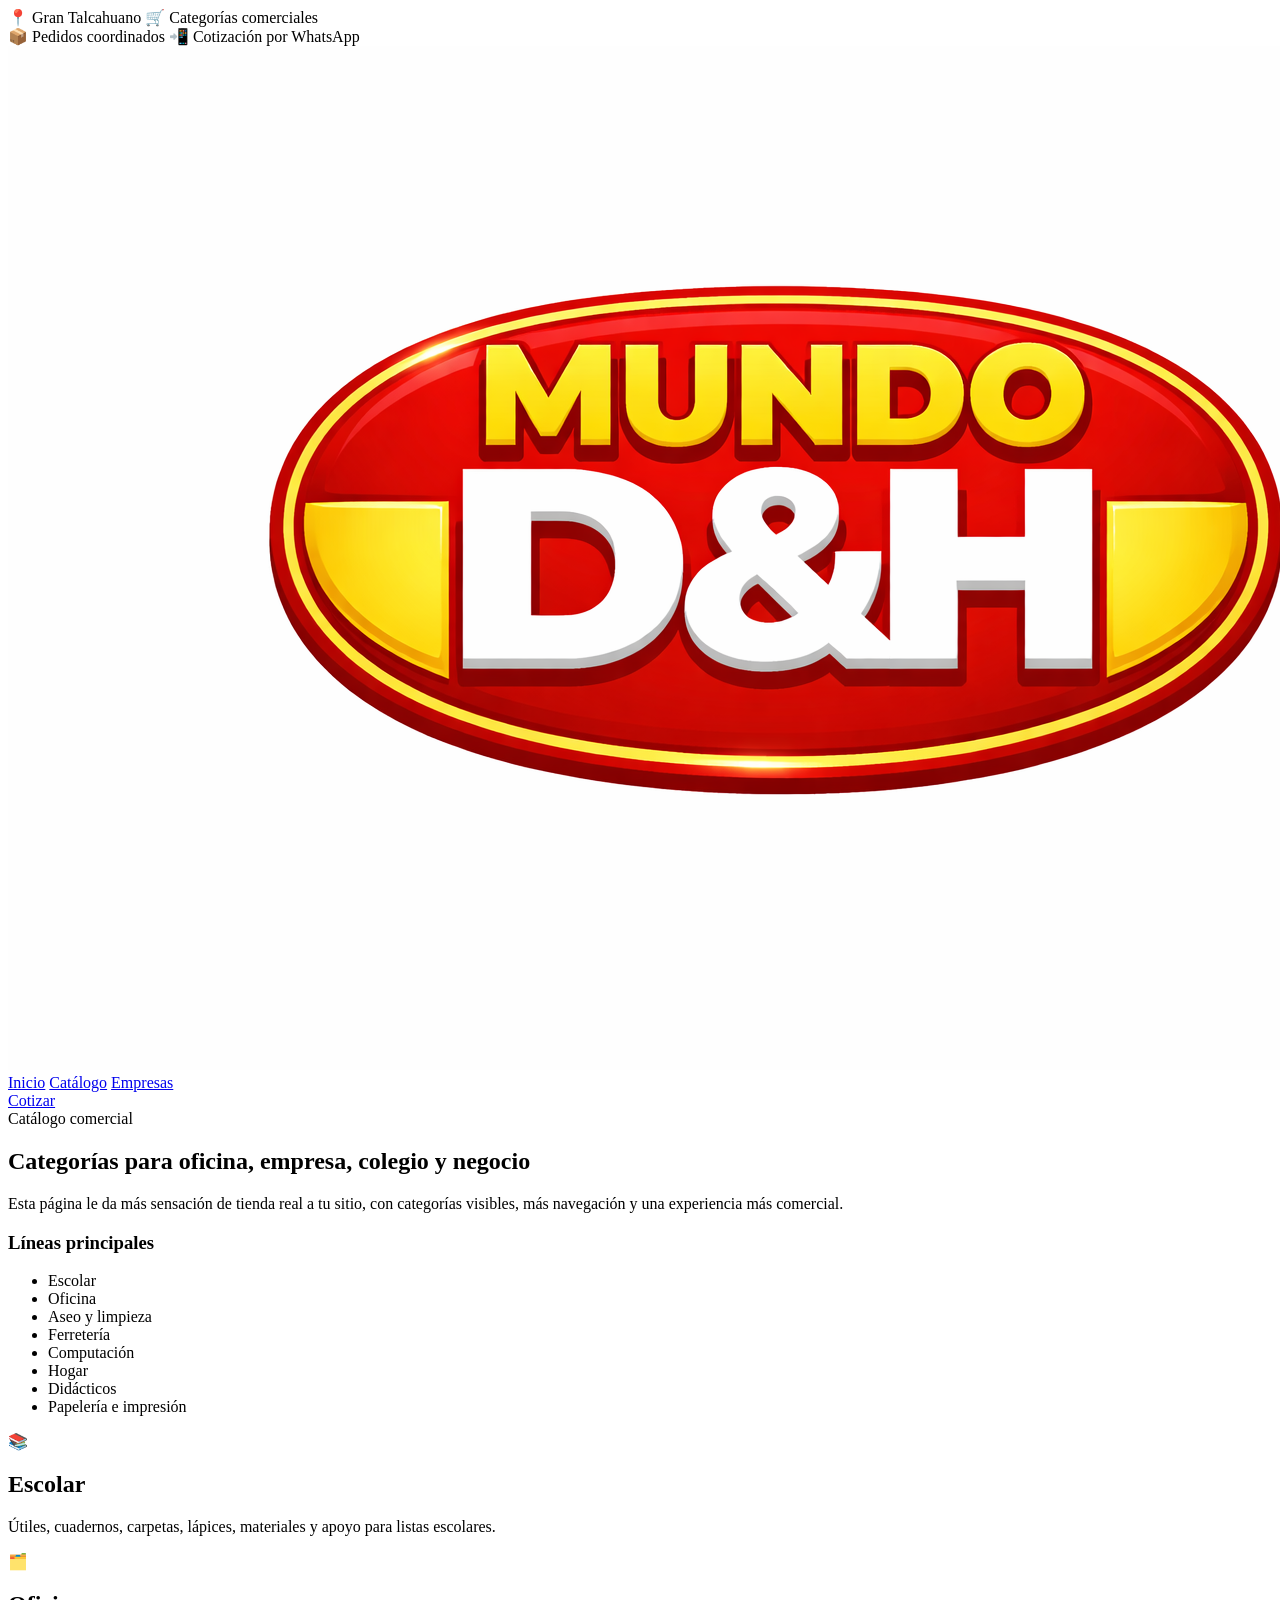
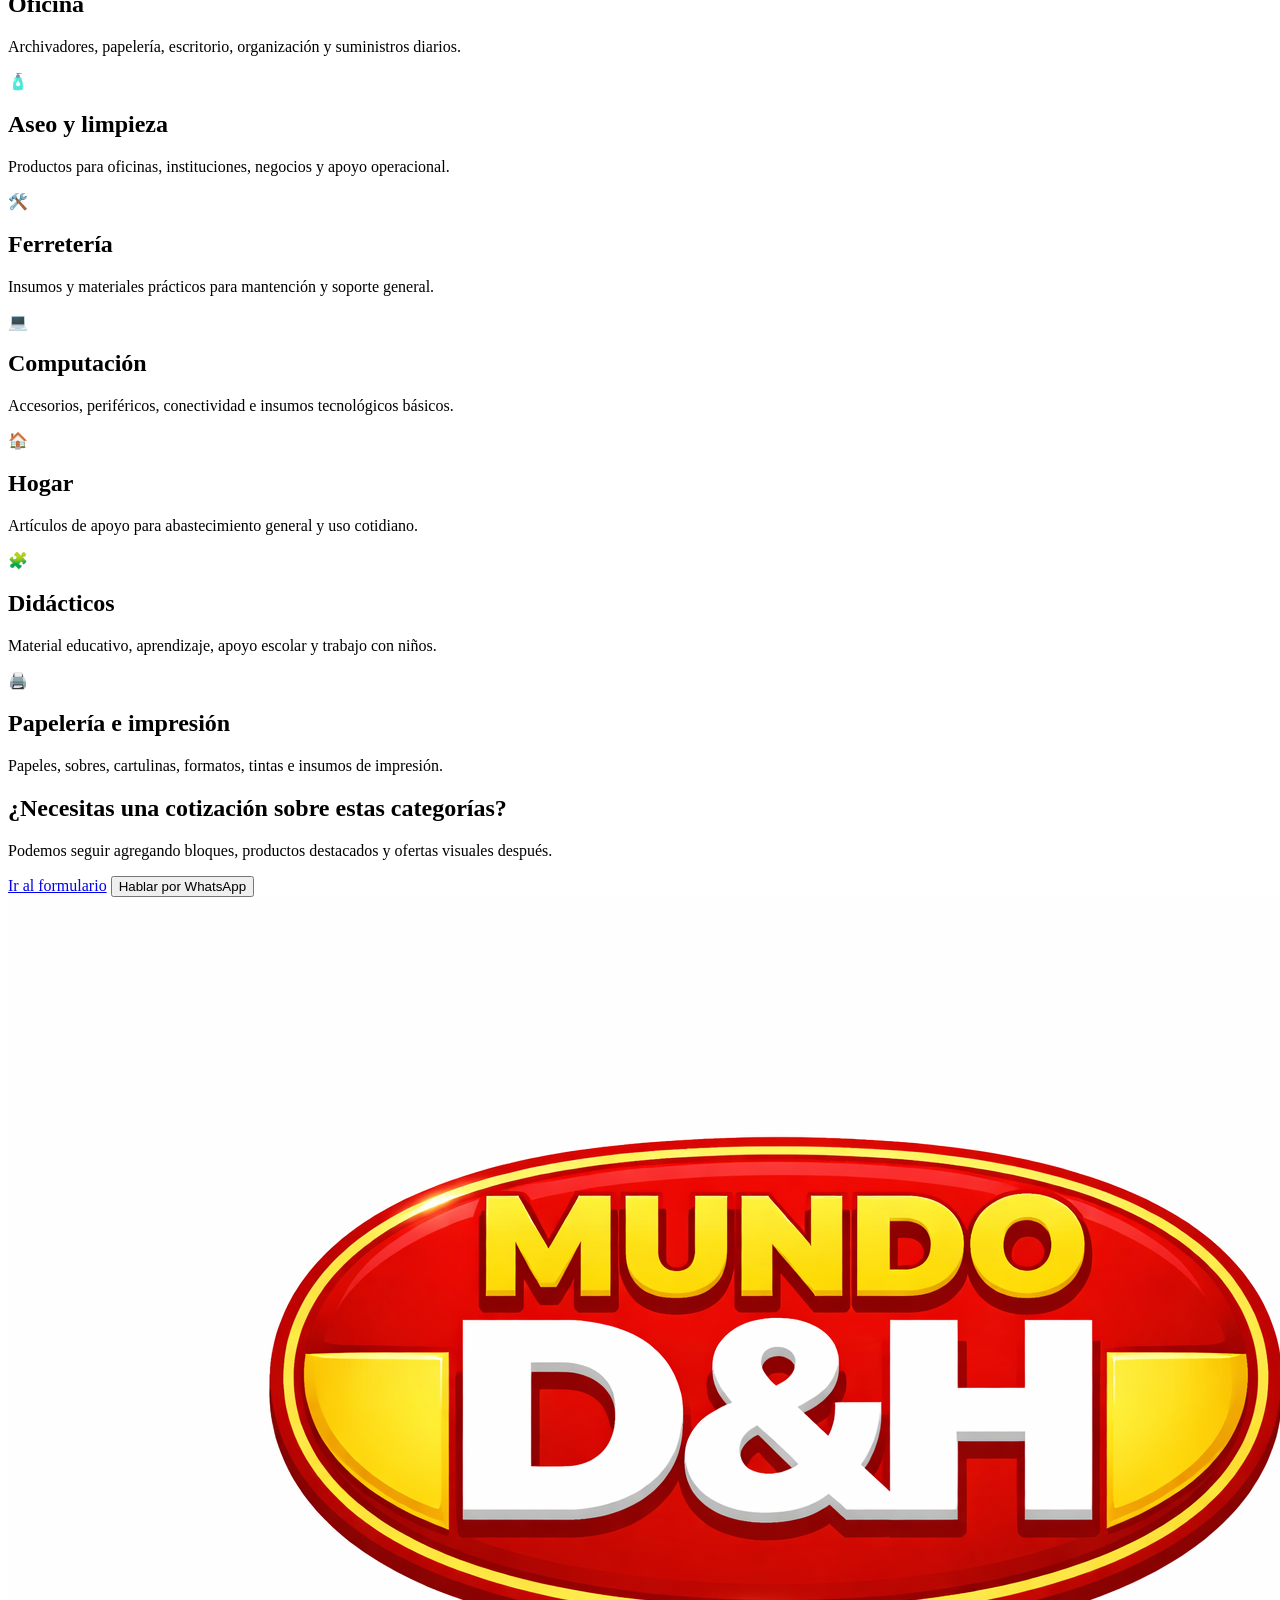
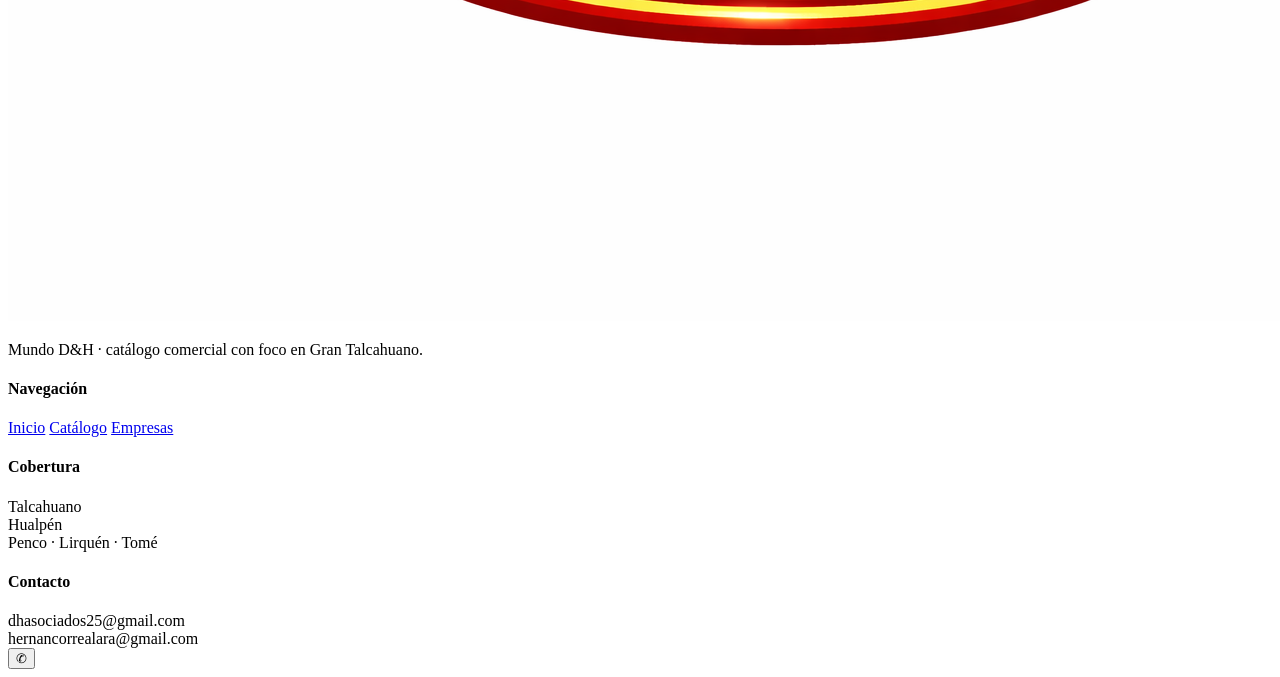
==== index.html @ ab3b68d1 "Update index.html" ====
<!doctype html>
<html lang="es">
<head>
  <meta charset="utf-8" />
  <meta name="viewport" content="width=device-width,initial-scale=1" />
  <title>Mundo D&H | Catálogo</title>
  <meta name="description" content="Catálogo comercial Mundo D&H. Escolar, oficina, aseo, ferretería, computación, hogar, didácticos y papelería en Gran Talcahuano." />
  <meta name="theme-color" content="#c8102e" />
  <link rel="stylesheet" href="style.css" />
</head>
<body>
  <div class="topbar">
    <div class="wrap topbar-inner">
      <div class="topbar-left">
        <span>📍 Gran Talcahuano</span>
        <span>🛒 Categorías comerciales</span>
      </div>
      <div class="topbar-right">
        <span>📦 Pedidos coordinados</span>
        <span>📲 Cotización por WhatsApp</span>
      </div>
    </div>
  </div>

  <header class="header small-header">
    <div class="wrap nav">
      <a class="brand" href="index.html">
        <img src="./logotipo.png" alt="Mundo D&H" class="brand-logo">
      </a>

      <nav class="menu">
        <a href="index.html">Inicio</a>
        <a href="catalogo.html">Catálogo</a>
        <a href="empresas.html">Empresas</a>
      </nav>

      <a class="btn btn-yellow" href="empresas.html">Cotizar</a>
    </div>

    <section class="wrap hero hero-small">
      <div class="hero-left">
        <div class="hero-badge">Catálogo comercial</div>
        <h1>Categorías para oficina, empresa, colegio y negocio</h1>
        <p>
          Esta página le da más sensación de tienda real a tu sitio, con categorías visibles,
          más navegación y una experiencia más comercial.
        </p>
      </div>

      <div class="hero-right">
        <div class="slider-card compact-info">
          <h3>Líneas principales</h3>
          <ul class="check-list">
            <li>Escolar</li>
            <li>Oficina</li>
            <li>Aseo y limpieza</li>
            <li>Ferretería</li>
            <li>Computación</li>
            <li>Hogar</li>
            <li>Didácticos</li>
            <li>Papelería e impresión</li>
          </ul>
        </div>
      </div>
    </section>
  </header>

  <main>
    <section class="section">
      <div class="wrap">
        <div class="catalog-grid">
          <article class="catalog-block" id="escolar">
            <div class="catalog-head">
              <span>📚</span>
              <h2>Escolar</h2>
            </div>
            <p>Útiles, cuadernos, carpetas, lápices, materiales y apoyo para listas escolares.</p>
          </article>

          <article class="catalog-block" id="oficina">
            <div class="catalog-head">
              <span>🗂️</span>
              <h2>Oficina</h2>
            </div>
            <p>Archivadores, papelería, escritorio, organización y suministros diarios.</p>
          </article>

          <article class="catalog-block" id="aseo">
            <div class="catalog-head">
              <span>🧴</span>
              <h2>Aseo y limpieza</h2>
            </div>
            <p>Productos para oficinas, instituciones, negocios y apoyo operacional.</p>
          </article>

          <article class="catalog-block" id="ferreteria">
            <div class="catalog-head">
              <span>🛠️</span>
              <h2>Ferretería</h2>
            </div>
            <p>Insumos y materiales prácticos para mantención y soporte general.</p>
          </article>

          <article class="catalog-block" id="computacion">
            <div class="catalog-head">
              <span>💻</span>
              <h2>Computación</h2>
            </div>
            <p>Accesorios, periféricos, conectividad e insumos tecnológicos básicos.</p>
          </article>

          <article class="catalog-block" id="hogar">
            <div class="catalog-head">
              <span>🏠</span>
              <h2>Hogar</h2>
            </div>
            <p>Artículos de apoyo para abastecimiento general y uso cotidiano.</p>
          </article>

          <article class="catalog-block" id="didacticos">
            <div class="catalog-head">
              <span>🧩</span>
              <h2>Didácticos</h2>
            </div>
            <p>Material educativo, aprendizaje, apoyo escolar y trabajo con niños.</p>
          </article>

          <article class="catalog-block" id="papeleria">
            <div class="catalog-head">
              <span>🖨️</span>
              <h2>Papelería e impresión</h2>
            </div>
            <p>Papeles, sobres, cartulinas, formatos, tintas e insumos de impresión.</p>
          </article>
        </div>
      </div>
    </section>

    <section class="section alt">
      <div class="wrap cta-final">
        <div>
          <h2>¿Necesitas una cotización sobre estas categorías?</h2>
          <p>Podemos seguir agregando bloques, productos destacados y ofertas visuales después.</p>
        </div>
        <div class="cta-buttons">
          <a class="btn btn-yellow" href="empresas.html">Ir al formulario</a>
          <button class="btn btn-dark" type="button" onclick="quickWhatsApp()">Hablar por WhatsApp</button>
        </div>
      </div>
    </section>
  </main>

  <footer class="footer">
    <div class="wrap footer-grid">
      <div>
        <img src="./logotipo.png" alt="Mundo D&H" class="footer-logo">
        <p>Mundo D&H · catálogo comercial con foco en Gran Talcahuano.</p>
      </div>

      <div>
        <h4>Navegación</h4>
        <a href="index.html">Inicio</a>
        <a href="catalogo.html">Catálogo</a>
        <a href="empresas.html">Empresas</a>
      </div>

      <div>
        <h4>Cobertura</h4>
        <div>Talcahuano</div>
        <div>Hualpén</div>
        <div>Penco · Lirquén · Tomé</div>
      </div>

      <div>
        <h4>Contacto</h4>
        <div>dhasociados25@gmail.com</div>
        <div>hernancorrealara@gmail.com</div>
      </div>
    </div>
  </footer>

  <button class="wa-float" type="button" onclick="quickWhatsApp()" aria-label="WhatsApp">✆</button>

  <script src="script.js"></script>
</body>
</html>
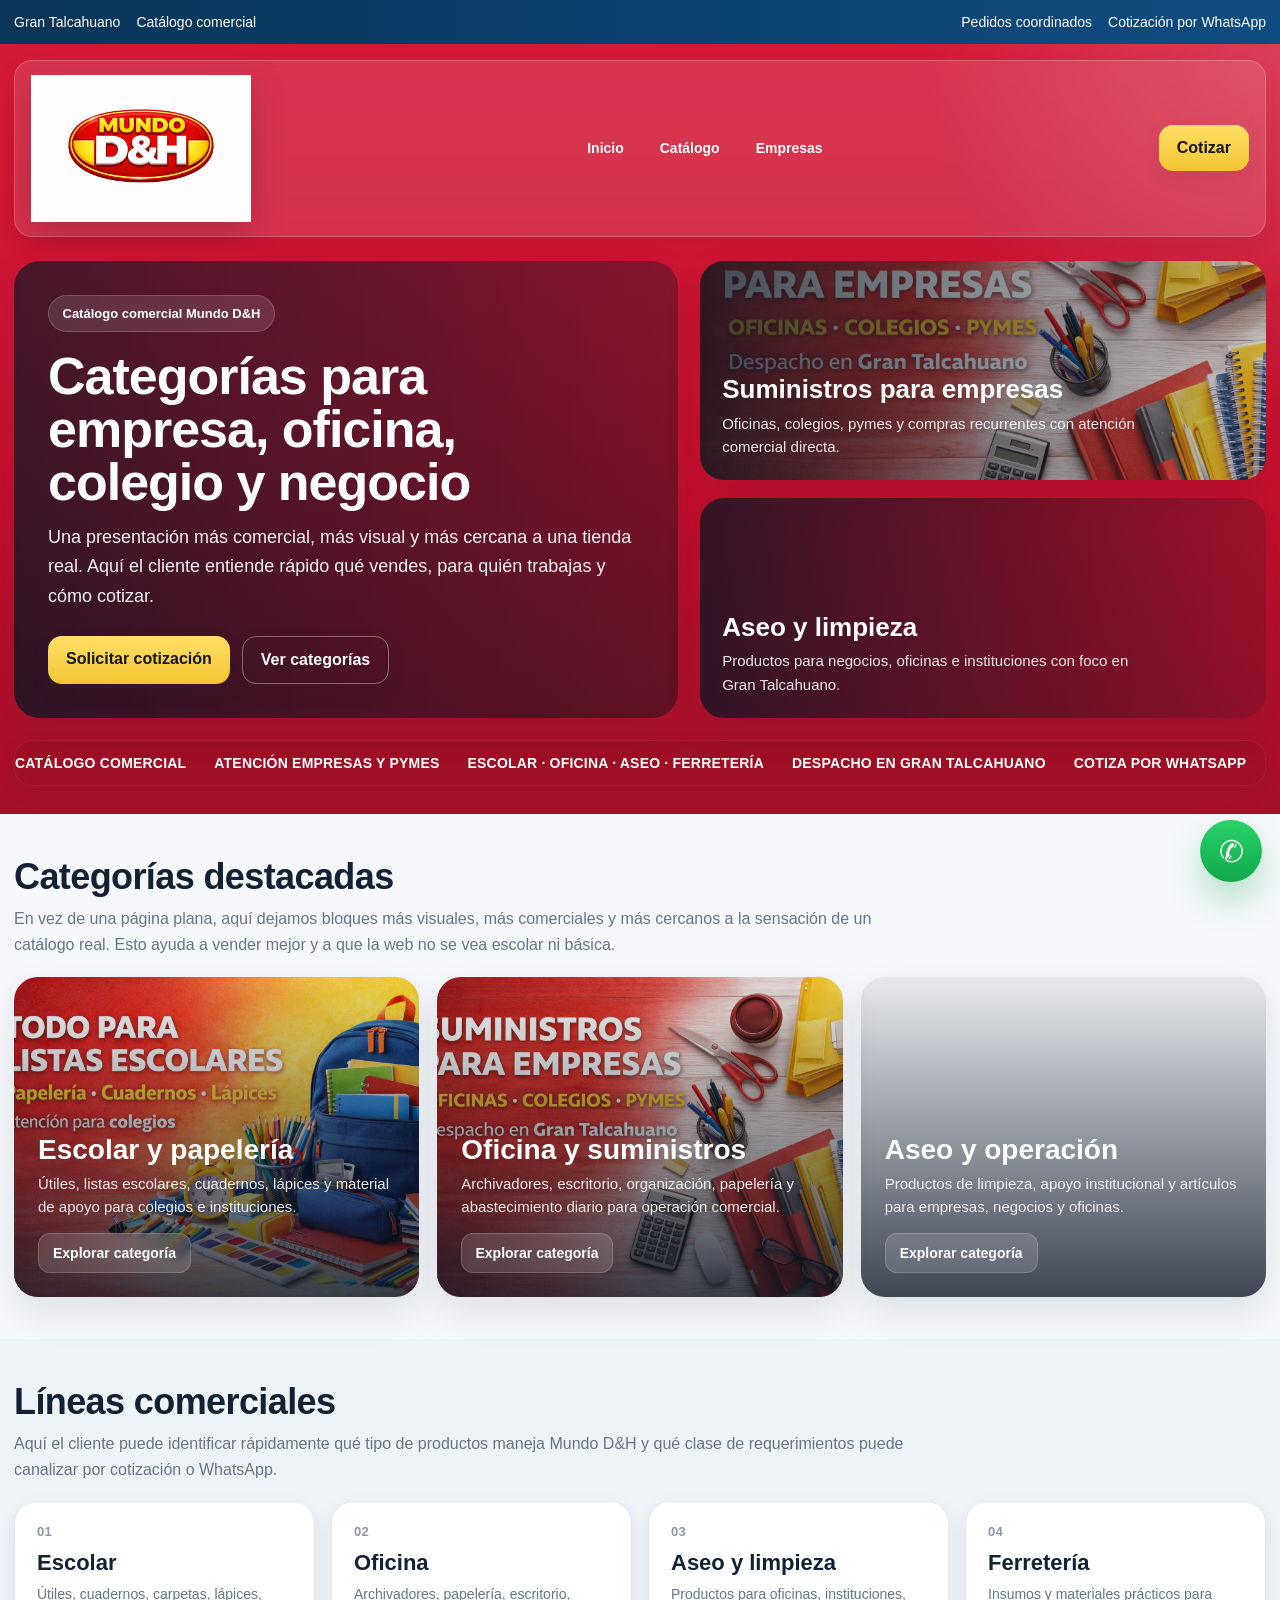
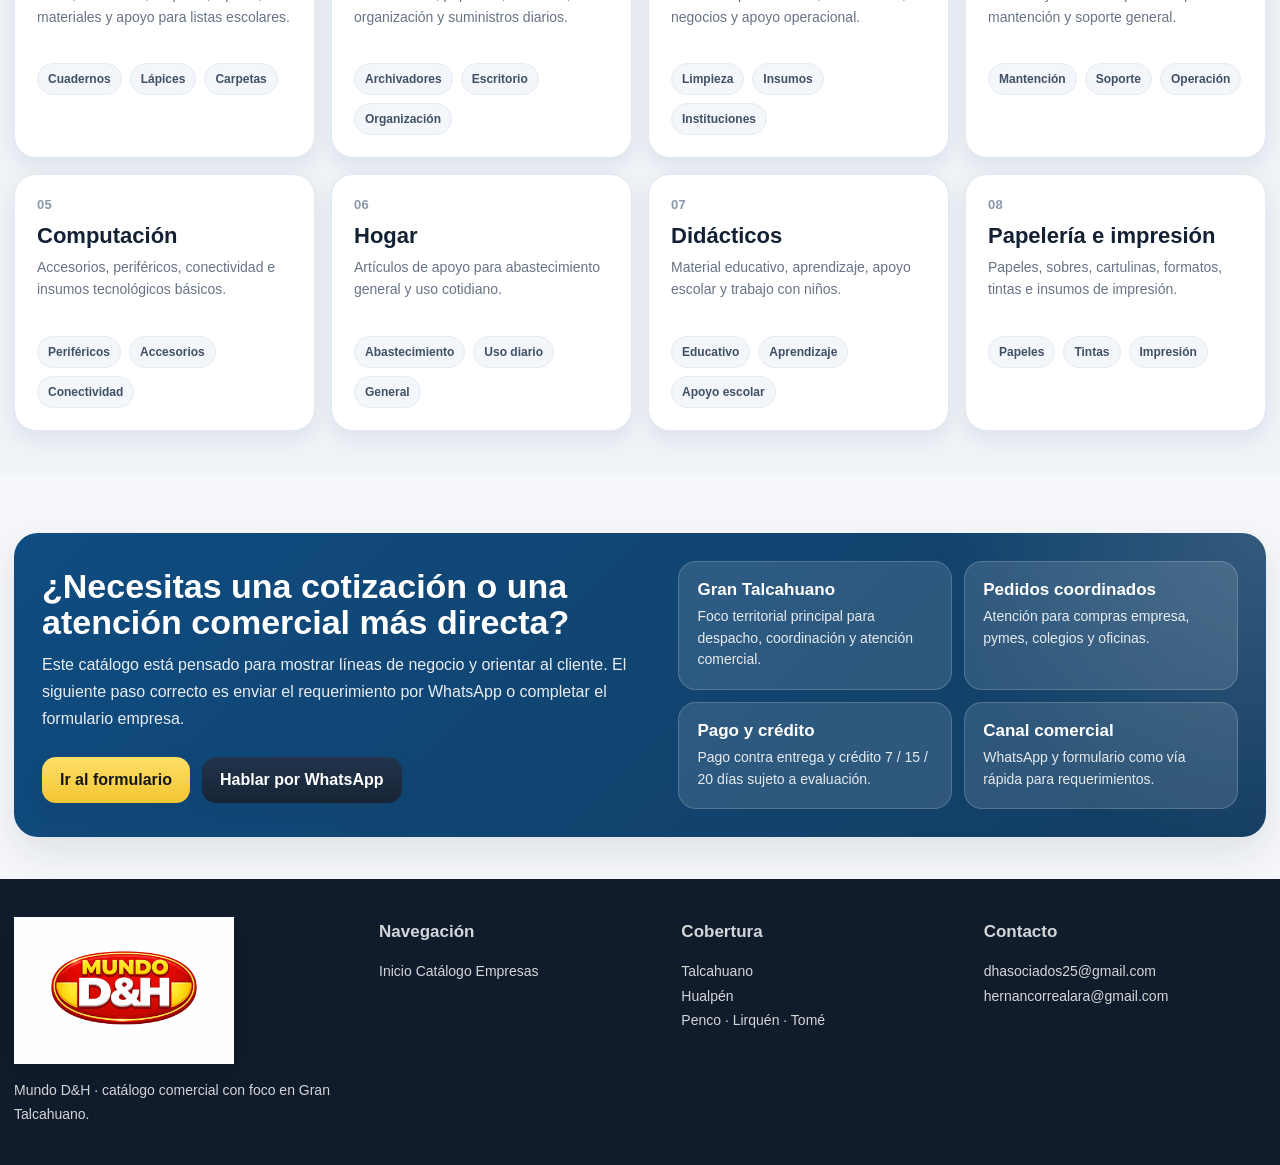
==== commit fff3dafb: "Update index.html" ====
--- a/index.html
+++ b/index.html
@@ -3,21 +3,423 @@
 <head>
   <meta charset="utf-8" />
   <meta name="viewport" content="width=device-width,initial-scale=1" />
-  <title>Mundo D&H | Catálogo</title>
-  <meta name="description" content="Catálogo comercial Mundo D&H. Escolar, oficina, aseo, ferretería, computación, hogar, didácticos y papelería en Gran Talcahuano." />
+  <title>Mundo D&H | Catálogo comercial</title>
+  <meta
+    name="description"
+    content="Catálogo comercial Mundo D&H. Escolar, oficina, aseo, ferretería, computación, hogar, didácticos y papelería con foco en Gran Talcahuano."
+  />
   <meta name="theme-color" content="#c8102e" />
   <link rel="stylesheet" href="style.css" />
+
+  <style>
+    .catalog-hero{
+      margin-top: 24px;
+      display:grid;
+      grid-template-columns: 1.08fr .92fr;
+      gap: 22px;
+      align-items:stretch;
+    }
+
+    .catalog-hero-left{
+      background:
+        linear-gradient(90deg, rgba(15,25,40,.78), rgba(15,25,40,.42)),
+        url("./assets/banner-ofertas.jpg") center/cover no-repeat;
+      border-radius: 26px;
+      min-height: 420px;
+      padding: 34px;
+      box-shadow: var(--shadow);
+      display:flex;
+      flex-direction:column;
+      justify-content:center;
+      position:relative;
+      overflow:hidden;
+    }
+
+    .catalog-hero-left::after{
+      content:"";
+      position:absolute;
+      inset:0;
+      background:linear-gradient(180deg, rgba(200,16,46,.10), rgba(0,0,0,.10));
+      pointer-events:none;
+    }
+
+    .catalog-hero-left > *{
+      position:relative;
+      z-index:1;
+    }
+
+    .catalog-badge{
+      display:inline-flex;
+      align-items:center;
+      gap:8px;
+      width:max-content;
+      padding:10px 14px;
+      border-radius:999px;
+      background:rgba(255,255,255,.12);
+      border:1px solid rgba(255,255,255,.18);
+      color:#fff;
+      font-size:13px;
+      font-weight:800;
+      margin-bottom:18px;
+      backdrop-filter:blur(6px);
+    }
+
+    .catalog-hero-left h1{
+      margin:0 0 14px;
+      color:#fff;
+      font-size:52px;
+      line-height:1.02;
+      letter-spacing:-1px;
+      max-width:720px;
+    }
+
+    .catalog-hero-left p{
+      margin:0;
+      color:rgba(255,255,255,.94);
+      font-size:18px;
+      line-height:1.65;
+      max-width:700px;
+    }
+
+    .catalog-hero-actions{
+      display:flex;
+      gap:12px;
+      flex-wrap:wrap;
+      margin-top:24px;
+    }
+
+    .catalog-hero-right{
+      display:grid;
+      grid-template-rows: 1fr 1fr;
+      gap:18px;
+    }
+
+    .catalog-side-card{
+      border-radius:24px;
+      overflow:hidden;
+      min-height:200px;
+      box-shadow:var(--shadow);
+      position:relative;
+      display:flex;
+      align-items:flex-end;
+      padding:22px;
+      color:#fff;
+    }
+
+    .catalog-side-card::before{
+      content:"";
+      position:absolute;
+      inset:0;
+      background:linear-gradient(90deg, rgba(12,22,36,.78), rgba(12,22,36,.20));
+    }
+
+    .catalog-side-card > *{
+      position:relative;
+      z-index:1;
+    }
+
+    .catalog-side-card h3{
+      margin:0 0 8px;
+      font-size:26px;
+      line-height:1.05;
+    }
+
+    .catalog-side-card p{
+      margin:0;
+      color:rgba(255,255,255,.90);
+      line-height:1.55;
+      font-size:15px;
+      max-width:420px;
+    }
+
+    .bg-hero-1{
+      background:url("./assets/hero-1.jpg") center/cover no-repeat;
+    }
+
+    .bg-hero-3{
+      background:url("./assets/hero-3.jpg") center/cover no-repeat;
+    }
+
+    .catalog-strip{
+      margin-top:22px;
+      overflow:hidden;
+      border-radius:18px;
+      background:#9f0f25;
+      color:#fff;
+      border:1px solid rgba(255,255,255,.06);
+      box-shadow:var(--shadow-soft);
+    }
+
+    .catalog-strip-track{
+      display:inline-flex;
+      align-items:center;
+      gap:28px;
+      min-width:max-content;
+      padding:14px 0;
+      font-size:14px;
+      font-weight:800;
+      letter-spacing:.2px;
+      animation: catalogTicker 22s linear infinite;
+    }
+
+    .catalog-strip-track span{
+      white-space:nowrap;
+    }
+
+    @keyframes catalogTicker{
+      from{transform:translateX(0)}
+      to{transform:translateX(-50%)}
+    }
+
+    .catalog-headline{
+      margin-bottom:18px;
+    }
+
+    .catalog-headline h2{
+      margin:0 0 8px;
+      font-size:36px;
+      letter-spacing:-.6px;
+    }
+
+    .catalog-headline p{
+      margin:0;
+      color:var(--muted);
+      line-height:1.65;
+      font-size:16px;
+      max-width:920px;
+    }
+
+    .featured-grid{
+      display:grid;
+      grid-template-columns:repeat(3, 1fr);
+      gap:18px;
+      margin-top:18px;
+    }
+
+    .featured-card{
+      border-radius:24px;
+      min-height:320px;
+      overflow:hidden;
+      position:relative;
+      box-shadow:var(--shadow);
+      display:flex;
+      align-items:flex-end;
+      padding:24px;
+      color:#fff;
+    }
+
+    .featured-card::before{
+      content:"";
+      position:absolute;
+      inset:0;
+      background:linear-gradient(180deg, rgba(0,0,0,.06), rgba(12,22,36,.78));
+    }
+
+    .featured-card > *{
+      position:relative;
+      z-index:1;
+    }
+
+    .featured-card h3{
+      margin:0 0 8px;
+      font-size:28px;
+      line-height:1.05;
+    }
+
+    .featured-card p{
+      margin:0 0 14px;
+      color:rgba(255,255,255,.90);
+      line-height:1.55;
+      font-size:15px;
+      max-width:360px;
+    }
+
+    .featured-card a{
+      display:inline-flex;
+      align-items:center;
+      justify-content:center;
+      padding:11px 14px;
+      border-radius:12px;
+      background:rgba(255,255,255,.14);
+      border:1px solid rgba(255,255,255,.18);
+      color:#fff;
+      font-size:14px;
+      font-weight:800;
+      backdrop-filter:blur(6px);
+    }
+
+    .category-panel-grid{
+      display:grid;
+      grid-template-columns:repeat(4, 1fr);
+      gap:16px;
+      margin-top:18px;
+    }
+
+    .category-panel{
+      background:#fff;
+      border:1px solid var(--line);
+      border-radius:22px;
+      box-shadow:var(--shadow-soft);
+      padding:22px;
+      transition:.18s ease;
+    }
+
+    .category-panel:hover{
+      transform:translateY(-3px);
+      box-shadow:0 16px 30px rgba(20,32,51,.12);
+    }
+
+    .category-panel-top{
+      display:flex;
+      align-items:center;
+      justify-content:space-between;
+      gap:12px;
+      margin-bottom:12px;
+    }
+
+    .category-panel-number{
+      font-size:13px;
+      font-weight:800;
+      color:#8b98ab;
+      letter-spacing:.2px;
+    }
+
+    .category-panel h3{
+      margin:0 0 8px;
+      font-size:22px;
+      line-height:1.08;
+      color:var(--ink);
+    }
+
+    .category-panel p{
+      margin:0 0 14px;
+      color:var(--muted);
+      line-height:1.6;
+      font-size:14px;
+      min-height:66px;
+    }
+
+    .category-tags{
+      display:flex;
+      gap:8px;
+      flex-wrap:wrap;
+    }
+
+    .category-tags span{
+      padding:8px 10px;
+      border-radius:999px;
+      background:#f3f6fa;
+      border:1px solid #e6ebf2;
+      font-size:12px;
+      font-weight:700;
+      color:#425066;
+    }
+
+    .catalog-cta-band{
+      margin-top:18px;
+      border-radius:24px;
+      background:
+        radial-gradient(circle at right top, rgba(255,255,255,.14), transparent 25%),
+        linear-gradient(135deg, #0f4c81 0%, #133d61 100%);
+      color:#fff;
+      padding:28px;
+      box-shadow:var(--shadow);
+      display:grid;
+      grid-template-columns:1.05fr .95fr;
+      gap:18px;
+      align-items:center;
+    }
+
+    .catalog-cta-band h2{
+      margin:0 0 10px;
+      font-size:34px;
+      line-height:1.08;
+    }
+
+    .catalog-cta-band p{
+      margin:0;
+      color:rgba(255,255,255,.90);
+      line-height:1.7;
+      font-size:16px;
+    }
+
+    .catalog-cta-boxes{
+      display:grid;
+      grid-template-columns:1fr 1fr;
+      gap:12px;
+    }
+
+    .catalog-cta-box{
+      background:rgba(255,255,255,.12);
+      border:1px solid rgba(255,255,255,.18);
+      border-radius:18px;
+      padding:18px;
+    }
+
+    .catalog-cta-box strong{
+      display:block;
+      margin-bottom:6px;
+      font-size:17px;
+    }
+
+    .catalog-cta-box span{
+      color:rgba(255,255,255,.88);
+      line-height:1.55;
+      font-size:14px;
+    }
+
+    @media (max-width:1120px){
+      .catalog-hero,
+      .catalog-cta-band,
+      .featured-grid,
+      .category-panel-grid{
+        grid-template-columns:1fr 1fr;
+      }
+
+      .catalog-hero-right{
+        grid-template-rows:auto;
+      }
+    }
+
+    @media (max-width:820px){
+      .catalog-hero,
+      .catalog-cta-band,
+      .featured-grid,
+      .category-panel-grid,
+      .catalog-cta-boxes{
+        grid-template-columns:1fr;
+      }
+
+      .catalog-hero-left{
+        min-height:360px;
+        padding:24px;
+      }
+
+      .catalog-hero-left h1{
+        font-size:38px;
+      }
+
+      .catalog-headline h2,
+      .catalog-cta-band h2{
+        font-size:28px;
+      }
+
+      .featured-card{
+        min-height:280px;
+      }
+    }
+  </style>
 </head>
 <body>
   <div class="topbar">
     <div class="wrap topbar-inner">
       <div class="topbar-left">
-        <span>📍 Gran Talcahuano</span>
-        <span>🛒 Categorías comerciales</span>
+        <span>Gran Talcahuano</span>
+        <span>Catálogo comercial</span>
       </div>
       <div class="topbar-right">
-        <span>📦 Pedidos coordinados</span>
-        <span>📲 Cotización por WhatsApp</span>
+        <span>Pedidos coordinados</span>
+        <span>Cotización por WhatsApp</span>
       </div>
     </div>
   </div>
@@ -37,114 +439,252 @@
       <a class="btn btn-yellow" href="empresas.html">Cotizar</a>
     </div>
 
-    <section class="wrap hero hero-small">
-      <div class="hero-left">
-        <div class="hero-badge">Catálogo comercial</div>
-        <h1>Categorías para oficina, empresa, colegio y negocio</h1>
+    <section class="wrap catalog-hero">
+      <div class="catalog-hero-left">
+        <div class="catalog-badge">Catálogo comercial Mundo D&amp;H</div>
+        <h1>Categorías para empresa, oficina, colegio y negocio</h1>
         <p>
-          Esta página le da más sensación de tienda real a tu sitio, con categorías visibles,
-          más navegación y una experiencia más comercial.
+          Una presentación más comercial, más visual y más cercana a una tienda real.
+          Aquí el cliente entiende rápido qué vendes, para quién trabajas y cómo cotizar.
         </p>
-      </div>
-
-      <div class="hero-right">
-        <div class="slider-card compact-info">
-          <h3>Líneas principales</h3>
-          <ul class="check-list">
-            <li>Escolar</li>
-            <li>Oficina</li>
-            <li>Aseo y limpieza</li>
-            <li>Ferretería</li>
-            <li>Computación</li>
-            <li>Hogar</li>
-            <li>Didácticos</li>
-            <li>Papelería e impresión</li>
-          </ul>
+
+        <div class="catalog-hero-actions">
+          <a class="btn btn-yellow" href="empresas.html">Solicitar cotización</a>
+          <a class="btn btn-outline-white" href="#categorias">Ver categorías</a>
+        </div>
+      </div>
+
+      <div class="catalog-hero-right">
+        <div class="catalog-side-card bg-hero-1">
+          <div>
+            <h3>Suministros para empresas</h3>
+            <p>Oficinas, colegios, pymes y compras recurrentes con atención comercial directa.</p>
+          </div>
+        </div>
+
+        <div class="catalog-side-card bg-hero-3">
+          <div>
+            <h3>Aseo y limpieza</h3>
+            <p>Productos para negocios, oficinas e instituciones con foco en Gran Talcahuano.</p>
+          </div>
         </div>
       </div>
     </section>
+
+    <div class="wrap">
+      <div class="catalog-strip">
+        <div class="catalog-strip-track">
+          <span>CATÁLOGO COMERCIAL</span>
+          <span>ATENCIÓN EMPRESAS Y PYMES</span>
+          <span>ESCOLAR · OFICINA · ASEO · FERRETERÍA</span>
+          <span>DESPACHO EN GRAN TALCAHUANO</span>
+          <span>COTIZA POR WHATSAPP</span>
+          <span>PAGO CONTRA ENTREGA</span>
+          <span>CRÉDITO 7 / 15 / 20 DÍAS SUJETO A EVALUACIÓN</span>
+
+          <span>CATÁLOGO COMERCIAL</span>
+          <span>ATENCIÓN EMPRESAS Y PYMES</span>
+          <span>ESCOLAR · OFICINA · ASEO · FERRETERÍA</span>
+          <span>DESPACHO EN GRAN TALCAHUANO</span>
+          <span>COTIZA POR WHATSAPP</span>
+          <span>PAGO CONTRA ENTREGA</span>
+          <span>CRÉDITO 7 / 15 / 20 DÍAS SUJETO A EVALUACIÓN</span>
+        </div>
+      </div>
+    </div>
   </header>
 
   <main>
     <section class="section">
       <div class="wrap">
-        <div class="catalog-grid">
-          <article class="catalog-block" id="escolar">
-            <div class="catalog-head">
-              <span>📚</span>
-              <h2>Escolar</h2>
-            </div>
+        <div class="catalog-headline">
+          <h2>Categorías destacadas</h2>
+          <p>
+            En vez de una página plana, aquí dejamos bloques más visuales, más comerciales y más cercanos
+            a la sensación de un catálogo real. Esto ayuda a vender mejor y a que la web no se vea escolar ni básica.
+          </p>
+        </div>
+
+        <div class="featured-grid">
+          <article class="featured-card" style='background:url("./assets/hero-2.jpg") center/cover no-repeat;'>
+            <div>
+              <h3>Escolar y papelería</h3>
+              <p>Útiles, listas escolares, cuadernos, lápices y material de apoyo para colegios e instituciones.</p>
+              <a href="#escolar">Explorar categoría</a>
+            </div>
+          </article>
+
+          <article class="featured-card" style='background:url("./assets/hero-1.jpg") center/cover no-repeat;'>
+            <div>
+              <h3>Oficina y suministros</h3>
+              <p>Archivadores, escritorio, organización, papelería y abastecimiento diario para operación comercial.</p>
+              <a href="#oficina">Explorar categoría</a>
+            </div>
+          </article>
+
+          <article class="featured-card" style='background:url("./assets/hero-3.jpg") center/cover no-repeat;'>
+            <div>
+              <h3>Aseo y operación</h3>
+              <p>Productos de limpieza, apoyo institucional y artículos para empresas, negocios y oficinas.</p>
+              <a href="#aseo">Explorar categoría</a>
+            </div>
+          </article>
+        </div>
+      </div>
+    </section>
+
+    <section class="section alt" id="categorias">
+      <div class="wrap">
+        <div class="catalog-headline">
+          <h2>Líneas comerciales</h2>
+          <p>
+            Aquí el cliente puede identificar rápidamente qué tipo de productos maneja Mundo D&amp;H
+            y qué clase de requerimientos puede canalizar por cotización o WhatsApp.
+          </p>
+        </div>
+
+        <div class="category-panel-grid">
+          <article class="category-panel" id="escolar">
+            <div class="category-panel-top">
+              <div class="category-panel-number">01</div>
+            </div>
+            <h3>Escolar</h3>
             <p>Útiles, cuadernos, carpetas, lápices, materiales y apoyo para listas escolares.</p>
-          </article>
-
-          <article class="catalog-block" id="oficina">
-            <div class="catalog-head">
-              <span>🗂️</span>
-              <h2>Oficina</h2>
-            </div>
+            <div class="category-tags">
+              <span>Cuadernos</span>
+              <span>Lápices</span>
+              <span>Carpetas</span>
+            </div>
+          </article>
+
+          <article class="category-panel" id="oficina">
+            <div class="category-panel-top">
+              <div class="category-panel-number">02</div>
+            </div>
+            <h3>Oficina</h3>
             <p>Archivadores, papelería, escritorio, organización y suministros diarios.</p>
-          </article>
-
-          <article class="catalog-block" id="aseo">
-            <div class="catalog-head">
-              <span>🧴</span>
-              <h2>Aseo y limpieza</h2>
-            </div>
+            <div class="category-tags">
+              <span>Archivadores</span>
+              <span>Escritorio</span>
+              <span>Organización</span>
+            </div>
+          </article>
+
+          <article class="category-panel" id="aseo">
+            <div class="category-panel-top">
+              <div class="category-panel-number">03</div>
+            </div>
+            <h3>Aseo y limpieza</h3>
             <p>Productos para oficinas, instituciones, negocios y apoyo operacional.</p>
-          </article>
-
-          <article class="catalog-block" id="ferreteria">
-            <div class="catalog-head">
-              <span>🛠️</span>
-              <h2>Ferretería</h2>
-            </div>
+            <div class="category-tags">
+              <span>Limpieza</span>
+              <span>Insumos</span>
+              <span>Instituciones</span>
+            </div>
+          </article>
+
+          <article class="category-panel" id="ferreteria">
+            <div class="category-panel-top">
+              <div class="category-panel-number">04</div>
+            </div>
+            <h3>Ferretería</h3>
             <p>Insumos y materiales prácticos para mantención y soporte general.</p>
-          </article>
-
-          <article class="catalog-block" id="computacion">
-            <div class="catalog-head">
-              <span>💻</span>
-              <h2>Computación</h2>
-            </div>
+            <div class="category-tags">
+              <span>Mantención</span>
+              <span>Soporte</span>
+              <span>Operación</span>
+            </div>
+          </article>
+
+          <article class="category-panel" id="computacion">
+            <div class="category-panel-top">
+              <div class="category-panel-number">05</div>
+            </div>
+            <h3>Computación</h3>
             <p>Accesorios, periféricos, conectividad e insumos tecnológicos básicos.</p>
-          </article>
-
-          <article class="catalog-block" id="hogar">
-            <div class="catalog-head">
-              <span>🏠</span>
-              <h2>Hogar</h2>
-            </div>
+            <div class="category-tags">
+              <span>Periféricos</span>
+              <span>Accesorios</span>
+              <span>Conectividad</span>
+            </div>
+          </article>
+
+          <article class="category-panel" id="hogar">
+            <div class="category-panel-top">
+              <div class="category-panel-number">06</div>
+            </div>
+            <h3>Hogar</h3>
             <p>Artículos de apoyo para abastecimiento general y uso cotidiano.</p>
-          </article>
-
-          <article class="catalog-block" id="didacticos">
-            <div class="catalog-head">
-              <span>🧩</span>
-              <h2>Didácticos</h2>
-            </div>
+            <div class="category-tags">
+              <span>Abastecimiento</span>
+              <span>Uso diario</span>
+              <span>General</span>
+            </div>
+          </article>
+
+          <article class="category-panel" id="didacticos">
+            <div class="category-panel-top">
+              <div class="category-panel-number">07</div>
+            </div>
+            <h3>Didácticos</h3>
             <p>Material educativo, aprendizaje, apoyo escolar y trabajo con niños.</p>
-          </article>
-
-          <article class="catalog-block" id="papeleria">
-            <div class="catalog-head">
-              <span>🖨️</span>
-              <h2>Papelería e impresión</h2>
-            </div>
+            <div class="category-tags">
+              <span>Educativo</span>
+              <span>Aprendizaje</span>
+              <span>Apoyo escolar</span>
+            </div>
+          </article>
+
+          <article class="category-panel" id="papeleria">
+            <div class="category-panel-top">
+              <div class="category-panel-number">08</div>
+            </div>
+            <h3>Papelería e impresión</h3>
             <p>Papeles, sobres, cartulinas, formatos, tintas e insumos de impresión.</p>
+            <div class="category-tags">
+              <span>Papeles</span>
+              <span>Tintas</span>
+              <span>Impresión</span>
+            </div>
           </article>
         </div>
       </div>
     </section>
 
-    <section class="section alt">
-      <div class="wrap cta-final">
-        <div>
-          <h2>¿Necesitas una cotización sobre estas categorías?</h2>
-          <p>Podemos seguir agregando bloques, productos destacados y ofertas visuales después.</p>
-        </div>
-        <div class="cta-buttons">
-          <a class="btn btn-yellow" href="empresas.html">Ir al formulario</a>
-          <button class="btn btn-dark" type="button" onclick="quickWhatsApp()">Hablar por WhatsApp</button>
+    <section class="section">
+      <div class="wrap">
+        <div class="catalog-cta-band">
+          <div>
+            <h2>¿Necesitas una cotización o una atención comercial más directa?</h2>
+            <p>
+              Este catálogo está pensado para mostrar líneas de negocio y orientar al cliente.
+              El siguiente paso correcto es enviar el requerimiento por WhatsApp o completar el formulario empresa.
+            </p>
+
+            <div class="catalog-hero-actions">
+              <a class="btn btn-yellow" href="empresas.html">Ir al formulario</a>
+              <button class="btn btn-dark" type="button" onclick="quickWhatsApp()">Hablar por WhatsApp</button>
+            </div>
+          </div>
+
+          <div class="catalog-cta-boxes">
+            <div class="catalog-cta-box">
+              <strong>Gran Talcahuano</strong>
+              <span>Foco territorial principal para despacho, coordinación y atención comercial.</span>
+            </div>
+            <div class="catalog-cta-box">
+              <strong>Pedidos coordinados</strong>
+              <span>Atención para compras empresa, pymes, colegios y oficinas.</span>
+            </div>
+            <div class="catalog-cta-box">
+              <strong>Pago y crédito</strong>
+              <span>Pago contra entrega y crédito 7 / 15 / 20 días sujeto a evaluación.</span>
+            </div>
+            <div class="catalog-cta-box">
+              <strong>Canal comercial</strong>
+              <span>WhatsApp y formulario como vía rápida para requerimientos.</span>
+            </div>
+          </div>
         </div>
       </div>
     </section>
@@ -154,7 +694,7 @@
     <div class="wrap footer-grid">
       <div>
         <img src="./logotipo.png" alt="Mundo D&H" class="footer-logo">
-        <p>Mundo D&H · catálogo comercial con foco en Gran Talcahuano.</p>
+        <p>Mundo D&amp;H · catálogo comercial con foco en Gran Talcahuano.</p>
       </div>
 
       <div>
@@ -184,4 +724,3 @@
   <script src="script.js"></script>
 </body>
 </html>
-
--- a/style.css
+++ b/style.css
@@ -0,0 +1,686 @@
+:root{
+  --primary:#c8102e;
+  --primary-dark:#a50f28;
+  --blue:#0f4c81;
+  --blue-dark:#0a3558;
+  --yellow:#ffd54a;
+  --yellow-dark:#f2c632;
+  --ink:#142033;
+  --muted:#677486;
+  --paper:#ffffff;
+  --bg:#f5f7fb;
+  --line:#e3e8f0;
+  --dark:#162334;
+  --shadow:0 16px 38px rgba(20,32,51,.10);
+  --shadow-soft:0 8px 20px rgba(20,32,51,.08);
+  --max:1280px;
+}
+
+*{box-sizing:border-box}
+html{scroll-behavior:smooth}
+body{
+  margin:0;
+  font-family:Arial, Helvetica, sans-serif;
+  background:var(--bg);
+  color:var(--ink);
+}
+a{text-decoration:none;color:inherit}
+img{display:block;max-width:100%}
+button,input,select,textarea{font:inherit}
+
+.wrap{
+  width:min(var(--max), calc(100% - 28px));
+  margin:0 auto;
+}
+
+.topbar{
+  background:linear-gradient(90deg, var(--blue-dark), var(--blue));
+  color:#fff;
+  font-size:14px;
+}
+.topbar-inner{
+  min-height:44px;
+  display:flex;
+  justify-content:space-between;
+  align-items:center;
+  gap:12px;
+  flex-wrap:wrap;
+  padding:8px 0;
+}
+.topbar-left,
+.topbar-right{
+  display:flex;
+  gap:16px;
+  flex-wrap:wrap;
+}
+
+.promo-ticker{
+  background:#9d0c23;
+  color:#fff;
+  overflow:hidden;
+  white-space:nowrap;
+  border-bottom:4px solid var(--yellow);
+}
+.promo-track{
+  display:inline-flex;
+  gap:28px;
+  align-items:center;
+  padding:12px 0;
+  min-width:max-content;
+  animation:ticker 24s linear infinite;
+  font-weight:800;
+  letter-spacing:.2px;
+}
+@keyframes ticker{
+  from{transform:translateX(0)}
+  to{transform:translateX(-50%)}
+}
+
+.header{
+  background:
+    radial-gradient(circle at top right, rgba(255,255,255,.16), transparent 24%),
+    linear-gradient(180deg, #d51a38 0%, #c8102e 54%, #a70f28 100%);
+  color:#fff;
+  padding:16px 0 42px;
+}
+.small-header{
+  padding-bottom:28px;
+}
+
+.nav{
+  display:flex;
+  align-items:center;
+  justify-content:space-between;
+  gap:16px;
+  flex-wrap:wrap;
+  background:rgba(255,255,255,.12);
+  border:1px solid rgba(255,255,255,.20);
+  border-radius:18px;
+  padding:14px 16px;
+  backdrop-filter:blur(8px);
+  box-shadow:var(--shadow-soft);
+}
+.brand-logo{
+  width:220px;
+  height:auto;
+  object-fit:contain;
+  filter:drop-shadow(0 8px 16px rgba(0,0,0,.18));
+}
+.menu{
+  display:flex;
+  gap:8px;
+  flex-wrap:wrap;
+}
+.menu a{
+  color:#fff;
+  font-weight:700;
+  font-size:14px;
+  padding:11px 14px;
+  border-radius:12px;
+}
+.menu a:hover{
+  background:rgba(255,255,255,.12);
+}
+
+.btn{
+  border:0;
+  border-radius:14px;
+  padding:14px 18px;
+  font-weight:800;
+  cursor:pointer;
+  box-shadow:var(--shadow-soft);
+  transition:.18s ease;
+}
+.btn:hover{
+  transform:translateY(-1px);
+}
+.btn-yellow{
+  background:linear-gradient(180deg, #ffdf67, var(--yellow-dark));
+  color:#161616;
+}
+.btn-dark{
+  background:linear-gradient(180deg, #22354d, #162334);
+  color:#fff;
+}
+.btn-outline-white{
+  background:transparent;
+  color:#fff;
+  border:1px solid rgba(255,255,255,.36);
+}
+
+.hero{
+  margin-top:24px;
+  display:grid;
+  grid-template-columns:1.15fr .85fr;
+  gap:24px;
+  align-items:stretch;
+}
+.hero-small{
+  align-items:center;
+}
+.hero-left,
+.hero-right{
+  min-width:0;
+}
+.hero-badge{
+  display:inline-flex;
+  align-items:center;
+  gap:8px;
+  padding:9px 14px;
+  border-radius:999px;
+  background:rgba(255,255,255,.12);
+  border:1px solid rgba(255,255,255,.18);
+  font-size:13px;
+  font-weight:800;
+  margin-bottom:18px;
+}
+.hero h1{
+  margin:0 0 14px;
+  font-size:52px;
+  line-height:1.02;
+  letter-spacing:-1px;
+}
+.hero p{
+  margin:0;
+  color:rgba(255,255,255,.92);
+  font-size:18px;
+  line-height:1.6;
+}
+.hero-actions{
+  display:flex;
+  gap:12px;
+  flex-wrap:wrap;
+  margin-top:24px;
+}
+.hero-features{
+  display:grid;
+  grid-template-columns:repeat(3,1fr);
+  gap:12px;
+  margin-top:24px;
+}
+.mini-card{
+  background:rgba(255,255,255,.12);
+  border:1px solid rgba(255,255,255,.16);
+  border-radius:18px;
+  padding:16px;
+}
+.mini-card strong{
+  display:block;
+  margin-bottom:6px;
+  font-size:16px;
+}
+.mini-card span{
+  color:rgba(255,255,255,.90);
+  font-size:14px;
+  line-height:1.5;
+}
+
+.slider-card,
+.compact-info{
+  background:#fff;
+  color:var(--ink);
+  border-radius:24px;
+  padding:26px;
+  box-shadow:var(--shadow);
+  min-height:100%;
+}
+.slider{
+  position:relative;
+  min-height:280px;
+}
+.slide{
+  display:none;
+}
+.slide.active{
+  display:block;
+  animation:fadeIn .35s ease;
+}
+@keyframes fadeIn{
+  from{opacity:.3; transform:translateY(8px)}
+  to{opacity:1; transform:none}
+}
+.slide-label{
+  display:inline-block;
+  padding:8px 12px;
+  border-radius:999px;
+  background:#eef4fb;
+  color:var(--blue);
+  font-size:12px;
+  font-weight:800;
+  margin-bottom:12px;
+}
+.slide h3{
+  margin:0 0 10px;
+  font-size:30px;
+  line-height:1.1;
+}
+.slide p{
+  color:var(--muted);
+  font-size:15px;
+  line-height:1.65;
+}
+.slider-dots{
+  display:flex;
+  gap:8px;
+  margin-top:18px;
+}
+.slider-dots button{
+  width:12px;
+  height:12px;
+  border-radius:999px;
+  border:0;
+  background:#d6dde7;
+  cursor:pointer;
+}
+.slider-dots button.active{
+  background:var(--primary);
+}
+.check-list{
+  margin:0;
+  padding-left:18px;
+  color:var(--muted);
+  line-height:1.8;
+}
+.compact-info h3{
+  margin:0 0 12px;
+  font-size:28px;
+}
+
+.section{
+  padding:42px 0;
+}
+.section.alt{
+  background:#eef3f8;
+}
+.section-head{
+  margin-bottom:20px;
+}
+.section-head.center{
+  text-align:center;
+}
+.section-head h2{
+  margin:0 0 8px;
+  font-size:36px;
+  letter-spacing:-.6px;
+}
+.section-head p{
+  margin:0;
+  color:var(--muted);
+  line-height:1.65;
+  font-size:16px;
+}
+
+.service-grid{
+  display:grid;
+  grid-template-columns:repeat(3,1fr);
+  gap:18px;
+}
+.card{
+  background:var(--paper);
+  border:1px solid var(--line);
+  border-radius:22px;
+  box-shadow:var(--shadow-soft);
+}
+.service-card{
+  padding:22px;
+}
+.icon-box{
+  width:58px;
+  height:58px;
+  border-radius:16px;
+  display:grid;
+  place-items:center;
+  font-size:25px;
+  background:linear-gradient(180deg, #eef6ff, #e5effa);
+  color:var(--blue);
+  margin-bottom:14px;
+}
+.service-card h3{
+  margin:0 0 10px;
+  font-size:22px;
+}
+.service-card p{
+  margin:0;
+  color:var(--muted);
+  line-height:1.6;
+}
+
+.category-grid{
+  display:grid;
+  grid-template-columns:repeat(4,1fr);
+  gap:16px;
+}
+.category-card{
+  background:#fff;
+  border:1px solid var(--line);
+  border-radius:20px;
+  padding:20px;
+  box-shadow:var(--shadow-soft);
+  transition:.18s ease;
+}
+.category-card:hover{
+  transform:translateY(-3px);
+  box-shadow:0 16px 30px rgba(20,32,51,.12);
+}
+.category-icon{
+  width:56px;
+  height:56px;
+  border-radius:16px;
+  display:grid;
+  place-items:center;
+  font-size:26px;
+  background:#fff3d1;
+  margin-bottom:14px;
+}
+.category-card h3{
+  margin:0 0 8px;
+  font-size:20px;
+}
+.category-card p{
+  margin:0;
+  color:var(--muted);
+  line-height:1.6;
+  font-size:14px;
+}
+
+.offer-banner{
+  background:linear-gradient(135deg, var(--blue) 0%, #123c61 100%);
+  color:#fff;
+  border-radius:26px;
+  padding:28px;
+  display:grid;
+  grid-template-columns:1.1fr .9fr;
+  gap:20px;
+  box-shadow:var(--shadow);
+}
+.offer-tag{
+  display:inline-block;
+  padding:8px 12px;
+  background:rgba(255,255,255,.12);
+  border:1px solid rgba(255,255,255,.18);
+  border-radius:999px;
+  font-size:12px;
+  font-weight:800;
+  margin-bottom:12px;
+}
+.offer-copy h2{
+  margin:0 0 10px;
+  font-size:38px;
+  line-height:1.08;
+}
+.offer-copy p{
+  margin:0;
+  color:rgba(255,255,255,.90);
+  line-height:1.7;
+}
+.offer-side{
+  display:grid;
+  grid-template-columns:1fr 1fr;
+  gap:12px;
+}
+.offer-box{
+  background:rgba(255,255,255,.12);
+  border:1px solid rgba(255,255,255,.18);
+  border-radius:18px;
+  padding:18px;
+}
+.offer-box strong{
+  display:block;
+  margin-bottom:6px;
+  font-size:17px;
+}
+.offer-box span{
+  color:rgba(255,255,255,.90);
+  line-height:1.55;
+  font-size:14px;
+}
+
+.zone-list{
+  display:flex;
+  gap:10px;
+  flex-wrap:wrap;
+}
+.zone{
+  background:#fff;
+  border:1px solid var(--line);
+  border-radius:999px;
+  padding:11px 14px;
+  font-weight:800;
+  box-shadow:var(--shadow-soft);
+}
+
+.cta-final{
+  background:#fff;
+  border:1px solid var(--line);
+  border-radius:24px;
+  padding:28px;
+  box-shadow:var(--shadow-soft);
+  display:flex;
+  justify-content:space-between;
+  gap:20px;
+  align-items:center;
+  flex-wrap:wrap;
+}
+.cta-final h2{
+  margin:0 0 8px;
+  font-size:34px;
+}
+.cta-final p{
+  margin:0;
+  color:var(--muted);
+  line-height:1.65;
+}
+.cta-buttons{
+  display:flex;
+  gap:12px;
+  flex-wrap:wrap;
+}
+
+.form-layout{
+  display:grid;
+  grid-template-columns:.9fr 1.1fr;
+  gap:20px;
+  align-items:start;
+}
+.side-info,
+.form-card{
+  padding:24px;
+}
+.side-info h3,
+.form-card h2{
+  margin:0 0 12px;
+}
+.side-info-list{
+  display:grid;
+  gap:12px;
+}
+.side-info-item{
+  border:1px solid var(--line);
+  border-radius:16px;
+  padding:14px;
+  background:#fafbfd;
+}
+.side-info-item strong{
+  display:block;
+  margin-bottom:4px;
+}
+.side-info-item span{
+  color:var(--muted);
+  line-height:1.55;
+}
+.form-card p{
+  color:var(--muted);
+}
+.form-grid{
+  display:grid;
+  grid-template-columns:1fr 1fr;
+  gap:14px;
+}
+.field{
+  display:flex;
+  flex-direction:column;
+  gap:7px;
+}
+.field.full{
+  grid-column:1 / -1;
+}
+.field label{
+  font-size:13px;
+  font-weight:800;
+}
+.field input,
+.field select,
+.field textarea{
+  width:100%;
+  border:1px solid #d9e1eb;
+  border-radius:14px;
+  padding:14px 15px;
+  background:#fff;
+  color:var(--ink);
+  outline:none;
+}
+.field textarea{
+  min-height:130px;
+  resize:vertical;
+}
+.field input:focus,
+.field select:focus,
+.field textarea:focus{
+  border-color:#77a7d2;
+  box-shadow:0 0 0 4px rgba(15,76,129,.10);
+}
+.form-actions{
+  display:flex;
+  gap:12px;
+  flex-wrap:wrap;
+  margin-top:18px;
+}
+
+.catalog-grid{
+  display:grid;
+  grid-template-columns:repeat(2,1fr);
+  gap:18px;
+}
+.catalog-block{
+  background:#fff;
+  border:1px solid var(--line);
+  border-radius:22px;
+  padding:24px;
+  box-shadow:var(--shadow-soft);
+}
+.catalog-head{
+  display:flex;
+  align-items:center;
+  gap:12px;
+  margin-bottom:10px;
+}
+.catalog-head span{
+  width:54px;
+  height:54px;
+  border-radius:16px;
+  display:grid;
+  place-items:center;
+  background:#fff3d1;
+  font-size:24px;
+}
+.catalog-head h2{
+  margin:0;
+  font-size:26px;
+}
+.catalog-block p{
+  margin:0;
+  color:var(--muted);
+  line-height:1.65;
+}
+
+.footer{
+  background:#101c2c;
+  color:#fff;
+  padding:38px 0 24px;
+}
+.footer-grid{
+  display:grid;
+  grid-template-columns:1.1fr .9fr .9fr .9fr;
+  gap:20px;
+}
+.footer-grid h4{
+  margin:0 0 12px;
+  font-size:17px;
+}
+.footer-grid a,
+.footer-grid div,
+.footer-grid p{
+  color:rgba(255,255,255,.82);
+  line-height:1.75;
+  font-size:14px;
+}
+.footer-logo{
+  width:220px;
+  margin-bottom:14px;
+  filter:drop-shadow(0 6px 12px rgba(0,0,0,.18));
+}
+
+.wa-float{
+  position:fixed;
+  right:18px;
+  bottom:18px;
+  width:62px;
+  height:62px;
+  border-radius:999px;
+  border:0;
+  background:linear-gradient(180deg,#29d266,#12a94c);
+  color:#fff;
+  display:grid;
+  place-items:center;
+  font-size:30px;
+  box-shadow:0 18px 34px rgba(18,169,76,.28);
+  cursor:pointer;
+  z-index:999;
+}
+
+@media (max-width:1120px){
+  .hero,
+  .offer-banner,
+  .form-layout,
+  .footer-grid,
+  .service-grid,
+  .category-grid,
+  .catalog-grid{
+    grid-template-columns:1fr 1fr;
+  }
+
+  .hero-features{
+    grid-template-columns:1fr;
+  }
+}
+
+@media (max-width:820px){
+  .hero,
+  .offer-banner,
+  .form-layout,
+  .footer-grid,
+  .service-grid,
+  .category-grid,
+  .catalog-grid,
+  .form-grid{
+    grid-template-columns:1fr;
+  }
+
+  .brand-logo{
+    width:190px;
+  }
+
+  .hero h1{
+    font-size:38px;
+  }
+
+  .section-head h2,
+  .offer-copy h2,
+  .cta-final h2{
+    font-size:28px;
+  }
+
+  .cta-final{
+    padding:22px;
+  }
+}
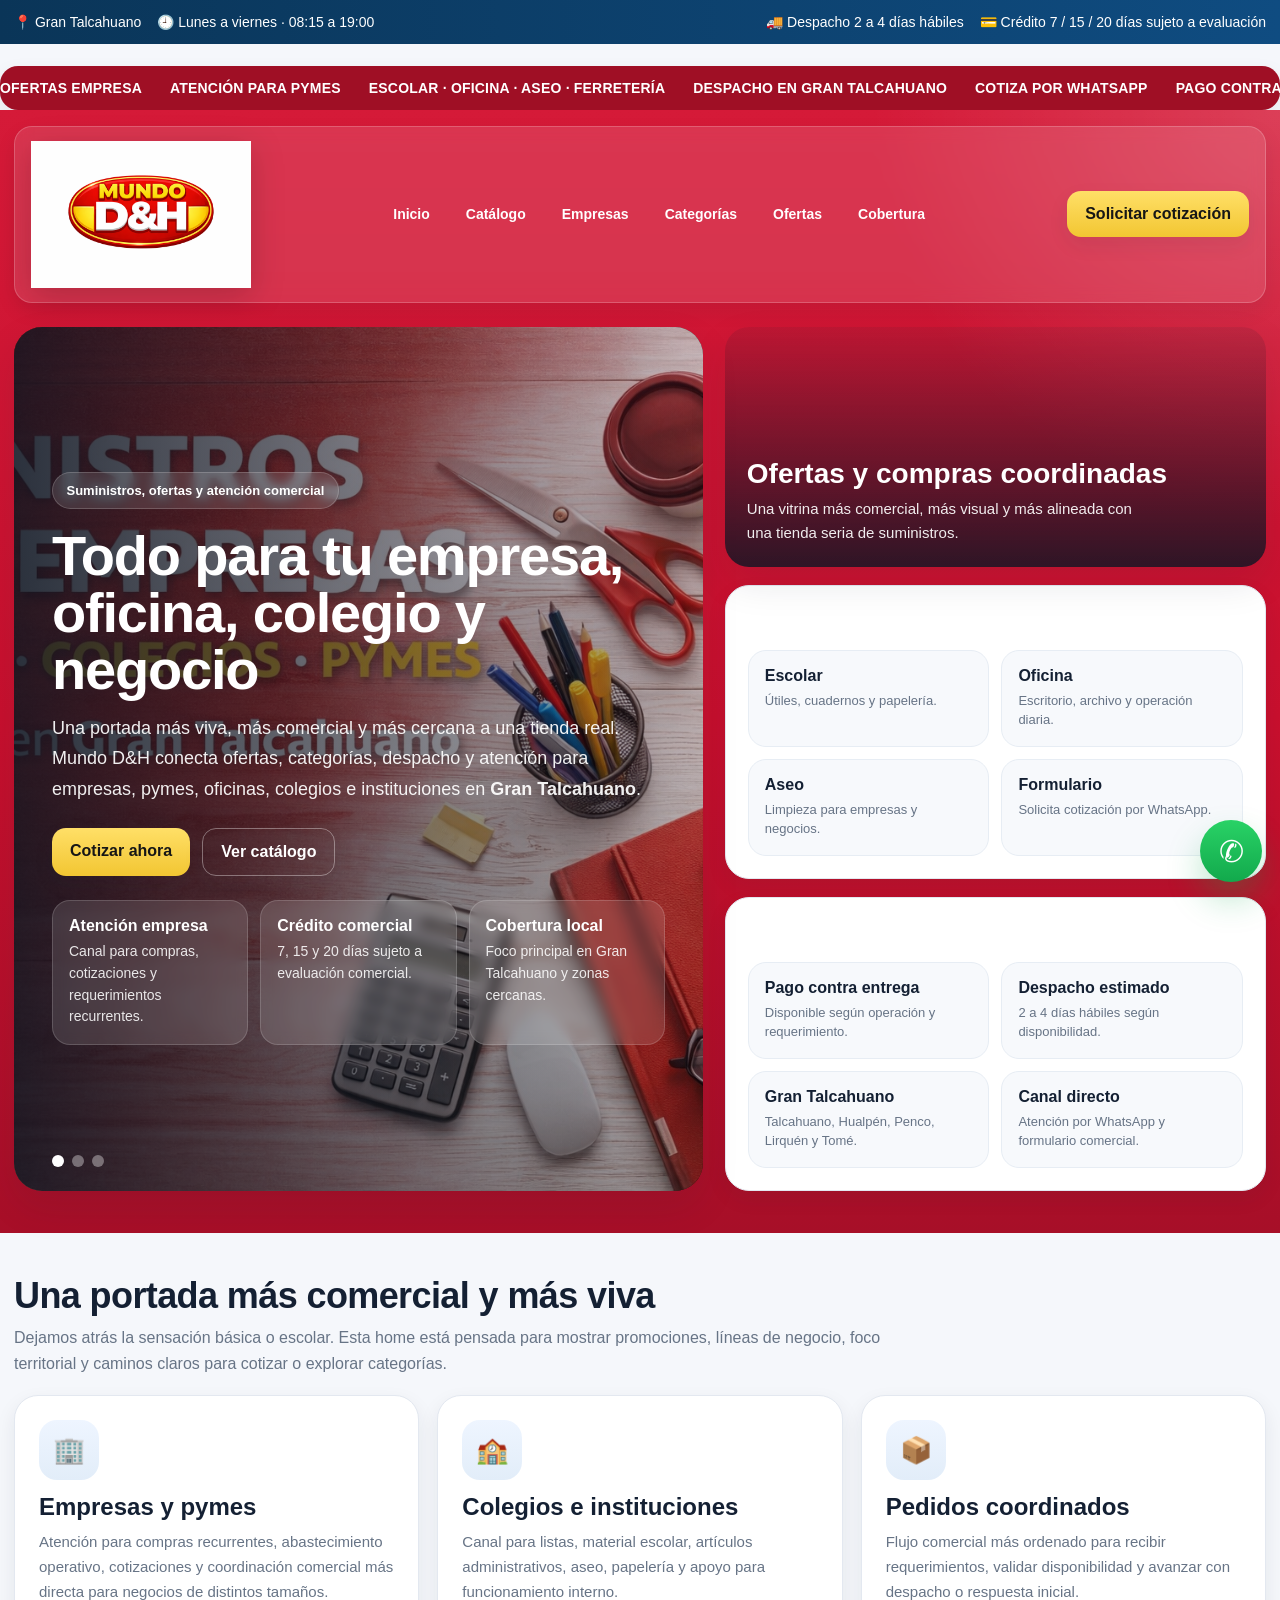
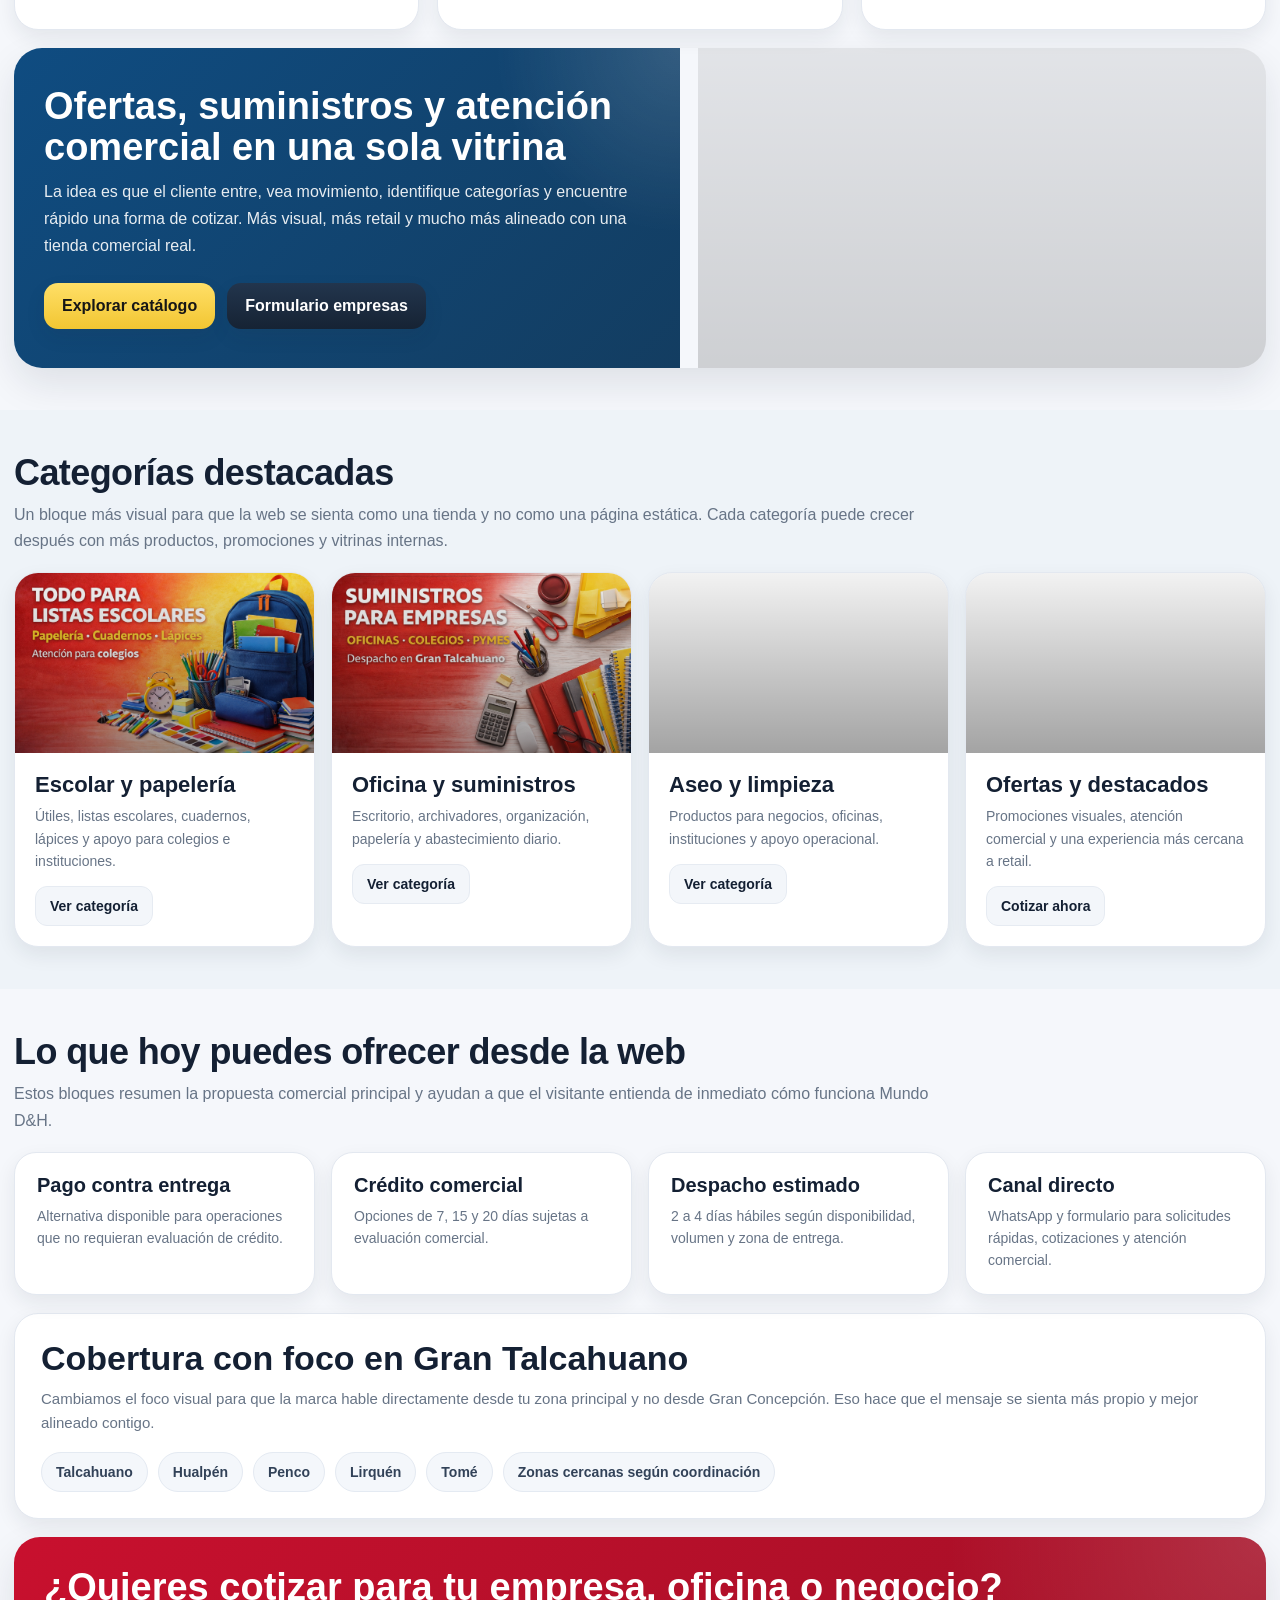
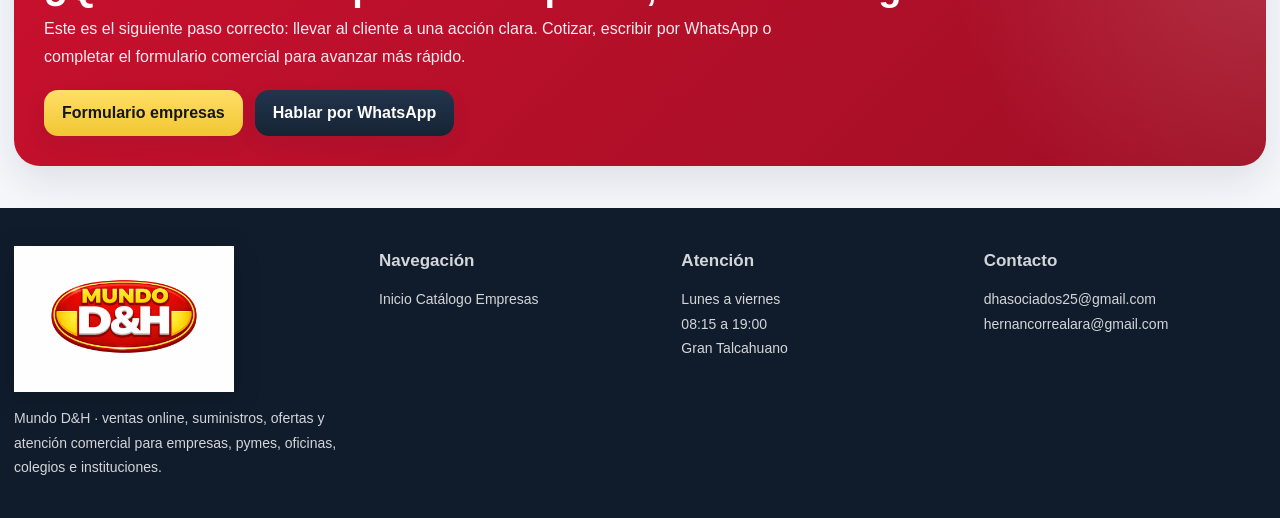
==== commit 195ba07e: "Update index.html" ====
--- a/index.html
+++ b/index.html
@@ -3,52 +3,72 @@
 <head>
   <meta charset="utf-8" />
   <meta name="viewport" content="width=device-width,initial-scale=1" />
-  <title>Mundo D&H | Catálogo comercial</title>
+  <title>Mundo D&H | Suministros, ofertas y atención comercial</title>
   <meta
     name="description"
-    content="Catálogo comercial Mundo D&H. Escolar, oficina, aseo, ferretería, computación, hogar, didácticos y papelería con foco en Gran Talcahuano."
+    content="Mundo D&H: suministros, ofertas, papelería, oficina, aseo, ferretería y atención comercial para empresas, pymes, oficinas, colegios e instituciones en Gran Talcahuano."
   />
   <meta name="theme-color" content="#c8102e" />
   <link rel="stylesheet" href="style.css" />
 
   <style>
-    .catalog-hero{
-      margin-top: 24px;
+    .home-hero{
+      margin-top:24px;
       display:grid;
-      grid-template-columns: 1.08fr .92fr;
-      gap: 22px;
+      grid-template-columns:1.12fr .88fr;
+      gap:22px;
       align-items:stretch;
     }
 
-    .catalog-hero-left{
+    .home-hero-main{
+      position:relative;
+      min-height:520px;
+      border-radius:28px;
+      overflow:hidden;
+      box-shadow:var(--shadow);
+      background:#111;
+    }
+
+    .hero-slider{
+      position:absolute;
+      inset:0;
+    }
+
+    .hero-slide{
+      position:absolute;
+      inset:0;
+      opacity:0;
+      transition:opacity .6s ease;
+      background-size:cover;
+      background-position:center;
+    }
+
+    .hero-slide.active{
+      opacity:1;
+    }
+
+    .hero-slide::after{
+      content:"";
+      position:absolute;
+      inset:0;
       background:
-        linear-gradient(90deg, rgba(15,25,40,.78), rgba(15,25,40,.42)),
-        url("./assets/banner-ofertas.jpg") center/cover no-repeat;
-      border-radius: 26px;
-      min-height: 420px;
-      padding: 34px;
-      box-shadow: var(--shadow);
+        linear-gradient(90deg, rgba(11,20,33,.86) 0%, rgba(11,20,33,.62) 38%, rgba(11,20,33,.18) 100%),
+        linear-gradient(180deg, rgba(200,16,46,.08), rgba(0,0,0,.18));
+    }
+
+    .hero-content{
+      position:relative;
+      z-index:2;
+      height:100%;
       display:flex;
       flex-direction:column;
       justify-content:center;
-      position:relative;
-      overflow:hidden;
-    }
-
-    .catalog-hero-left::after{
-      content:"";
-      position:absolute;
-      inset:0;
-      background:linear-gradient(180deg, rgba(200,16,46,.10), rgba(0,0,0,.10));
-      pointer-events:none;
-    }
-
-    .catalog-hero-left > *{
-      position:relative;
-      z-index:1;
-    }
-
-    .catalog-badge{
+      padding:38px;
+      color:#fff;
+      max-width:760px;
+    }
+
+    .hero-badge-home{
       display:inline-flex;
       align-items:center;
       gap:8px;
@@ -64,93 +84,181 @@
       backdrop-filter:blur(6px);
     }
 
-    .catalog-hero-left h1{
+    .hero-content h1{
       margin:0 0 14px;
-      color:#fff;
-      font-size:52px;
+      font-size:56px;
       line-height:1.02;
-      letter-spacing:-1px;
+      letter-spacing:-1.2px;
       max-width:720px;
     }
 
-    .catalog-hero-left p{
+    .hero-content p{
       margin:0;
-      color:rgba(255,255,255,.94);
+      color:rgba(255,255,255,.93);
       font-size:18px;
-      line-height:1.65;
-      max-width:700px;
-    }
-
-    .catalog-hero-actions{
+      line-height:1.7;
+      max-width:660px;
+    }
+
+    .hero-actions-home{
       display:flex;
       gap:12px;
       flex-wrap:wrap;
       margin-top:24px;
     }
 
-    .catalog-hero-right{
+    .hero-mini-points{
       display:grid;
-      grid-template-rows: 1fr 1fr;
+      grid-template-columns:repeat(3, 1fr);
+      gap:12px;
+      margin-top:24px;
+    }
+
+    .hero-mini-point{
+      background:rgba(255,255,255,.12);
+      border:1px solid rgba(255,255,255,.16);
+      border-radius:18px;
+      padding:16px;
+      backdrop-filter:blur(6px);
+    }
+
+    .hero-mini-point strong{
+      display:block;
+      margin-bottom:6px;
+      font-size:16px;
+      color:#fff;
+    }
+
+    .hero-mini-point span{
+      color:rgba(255,255,255,.88);
+      font-size:14px;
+      line-height:1.55;
+    }
+
+    .hero-dots{
+      position:absolute;
+      left:38px;
+      bottom:24px;
+      z-index:3;
+      display:flex;
+      gap:8px;
+    }
+
+    .hero-dot{
+      width:12px;
+      height:12px;
+      border-radius:999px;
+      border:0;
+      background:rgba(255,255,255,.36);
+      cursor:pointer;
+    }
+
+    .hero-dot.active{
+      background:#fff;
+    }
+
+    .home-hero-side{
+      display:grid;
+      grid-template-rows:1fr auto auto;
       gap:18px;
     }
 
-    .catalog-side-card{
+    .side-offer-card{
+      position:relative;
+      min-height:240px;
       border-radius:24px;
       overflow:hidden;
-      min-height:200px;
       box-shadow:var(--shadow);
-      position:relative;
       display:flex;
       align-items:flex-end;
       padding:22px;
       color:#fff;
-    }
-
-    .catalog-side-card::before{
+      background-size:cover;
+      background-position:center;
+    }
+
+    .side-offer-card::before{
       content:"";
       position:absolute;
       inset:0;
-      background:linear-gradient(90deg, rgba(12,22,36,.78), rgba(12,22,36,.20));
-    }
-
-    .catalog-side-card > *{
+      background:linear-gradient(180deg, rgba(12,22,36,.10), rgba(12,22,36,.82));
+    }
+
+    .side-offer-card > *{
       position:relative;
       z-index:1;
     }
 
-    .catalog-side-card h3{
+    .side-offer-card h3{
       margin:0 0 8px;
-      font-size:26px;
+      font-size:28px;
       line-height:1.05;
     }
 
-    .catalog-side-card p{
+    .side-offer-card p{
       margin:0;
-      color:rgba(255,255,255,.90);
-      line-height:1.55;
+      color:rgba(255,255,255,.92);
       font-size:15px;
-      max-width:420px;
-    }
-
-    .bg-hero-1{
-      background:url("./assets/hero-1.jpg") center/cover no-repeat;
-    }
-
-    .bg-hero-3{
-      background:url("./assets/hero-3.jpg") center/cover no-repeat;
-    }
-
-    .catalog-strip{
+      line-height:1.6;
+      max-width:400px;
+    }
+
+    .quick-links-card{
+      background:#fff;
+      border:1px solid var(--line);
+      border-radius:24px;
+      box-shadow:var(--shadow-soft);
+      padding:22px;
+    }
+
+    .quick-links-card h3{
+      margin:0 0 14px;
+      font-size:24px;
+    }
+
+    .quick-links-grid{
+      display:grid;
+      grid-template-columns:1fr 1fr;
+      gap:12px;
+    }
+
+    .quick-link{
+      display:flex;
+      flex-direction:column;
+      gap:6px;
+      padding:16px;
+      border-radius:18px;
+      background:#f7f9fc;
+      border:1px solid #e7edf4;
+      transition:.18s ease;
+    }
+
+    .quick-link:hover{
+      transform:translateY(-2px);
+      box-shadow:0 12px 22px rgba(20,32,51,.08);
+    }
+
+    .quick-link strong{
+      font-size:16px;
+      color:var(--ink);
+    }
+
+    .quick-link span{
+      font-size:13px;
+      color:var(--muted);
+      line-height:1.5;
+    }
+
+    .offers-strip{
       margin-top:22px;
+      border-radius:18px;
       overflow:hidden;
-      border-radius:18px;
       background:#9f0f25;
       color:#fff;
-      border:1px solid rgba(255,255,255,.06);
       box-shadow:var(--shadow-soft);
     }
 
-    .catalog-strip-track{
+    .offers-track{
       display:inline-flex;
       align-items:center;
       gap:28px;
@@ -159,29 +267,29 @@
       font-size:14px;
       font-weight:800;
       letter-spacing:.2px;
-      animation: catalogTicker 22s linear infinite;
-    }
-
-    .catalog-strip-track span{
+      animation:homeTicker 22s linear infinite;
+    }
+
+    .offers-track span{
       white-space:nowrap;
     }
 
-    @keyframes catalogTicker{
+    @keyframes homeTicker{
       from{transform:translateX(0)}
       to{transform:translateX(-50%)}
     }
 
-    .catalog-headline{
+    .section-title-home{
       margin-bottom:18px;
     }
 
-    .catalog-headline h2{
+    .section-title-home h2{
       margin:0 0 8px;
       font-size:36px;
       letter-spacing:-.6px;
     }
 
-    .catalog-headline p{
+    .section-title-home p{
       margin:0;
       color:var(--muted);
       line-height:1.65;
@@ -189,223 +297,317 @@
       max-width:920px;
     }
 
-    .featured-grid{
+    .home-cards-grid{
       display:grid;
       grid-template-columns:repeat(3, 1fr);
       gap:18px;
       margin-top:18px;
     }
 
-    .featured-card{
+    .home-card{
+      background:#fff;
+      border:1px solid var(--line);
       border-radius:24px;
+      box-shadow:var(--shadow-soft);
+      padding:24px;
+      transition:.18s ease;
+    }
+
+    .home-card:hover{
+      transform:translateY(-3px);
+      box-shadow:0 16px 30px rgba(20,32,51,.12);
+    }
+
+    .home-card-icon{
+      width:60px;
+      height:60px;
+      border-radius:18px;
+      display:grid;
+      place-items:center;
+      font-size:26px;
+      background:linear-gradient(180deg, #eef5ff, #e2edf9);
+      margin-bottom:14px;
+    }
+
+    .home-card h3{
+      margin:0 0 10px;
+      font-size:24px;
+      line-height:1.08;
+    }
+
+    .home-card p{
+      margin:0;
+      color:var(--muted);
+      line-height:1.65;
+      font-size:15px;
+    }
+
+    .promo-banner-home{
+      margin-top:18px;
+      display:grid;
+      grid-template-columns:1.08fr .92fr;
+      gap:18px;
+      align-items:stretch;
+      border-radius:28px;
+      overflow:hidden;
+      box-shadow:var(--shadow);
+    }
+
+    .promo-banner-copy{
+      background:
+        radial-gradient(circle at right top, rgba(255,255,255,.14), transparent 25%),
+        linear-gradient(135deg, #0f4c81 0%, #133d61 100%);
+      color:#fff;
+      padding:30px;
+      display:flex;
+      flex-direction:column;
+      justify-content:center;
+    }
+
+    .promo-banner-copy h2{
+      margin:0 0 10px;
+      font-size:38px;
+      line-height:1.08;
+    }
+
+    .promo-banner-copy p{
+      margin:0;
+      color:rgba(255,255,255,.90);
+      font-size:16px;
+      line-height:1.7;
+    }
+
+    .promo-banner-image{
       min-height:320px;
-      overflow:hidden;
+      background:url("./assets/banner-ofertas.jpg") center/cover no-repeat;
       position:relative;
-      box-shadow:var(--shadow);
-      display:flex;
-      align-items:flex-end;
-      padding:24px;
-      color:#fff;
-    }
-
-    .featured-card::before{
+    }
+
+    .promo-banner-image::after{
       content:"";
       position:absolute;
       inset:0;
-      background:linear-gradient(180deg, rgba(0,0,0,.06), rgba(12,22,36,.78));
-    }
-
-    .featured-card > *{
+      background:linear-gradient(180deg, rgba(0,0,0,.08), rgba(0,0,0,.16));
+    }
+
+    .home-category-grid{
+      display:grid;
+      grid-template-columns:repeat(4, 1fr);
+      gap:16px;
+      margin-top:18px;
+    }
+
+    .home-category{
+      background:#fff;
+      border:1px solid var(--line);
+      border-radius:24px;
+      box-shadow:var(--shadow-soft);
+      overflow:hidden;
+      transition:.18s ease;
+    }
+
+    .home-category:hover{
+      transform:translateY(-3px);
+      box-shadow:0 16px 30px rgba(20,32,51,.12);
+    }
+
+    .home-category-image{
+      height:180px;
       position:relative;
-      z-index:1;
-    }
-
-    .featured-card h3{
+      background-size:cover;
+      background-position:center;
+    }
+
+    .home-category-image::after{
+      content:"";
+      position:absolute;
+      inset:0;
+      background:linear-gradient(180deg, rgba(0,0,0,.05), rgba(0,0,0,.36));
+    }
+
+    .home-category-body{
+      padding:20px;
+    }
+
+    .home-category-body h3{
       margin:0 0 8px;
-      font-size:28px;
-      line-height:1.05;
-    }
-
-    .featured-card p{
+      font-size:22px;
+      line-height:1.08;
+      color:var(--ink);
+    }
+
+    .home-category-body p{
       margin:0 0 14px;
-      color:rgba(255,255,255,.90);
-      line-height:1.55;
-      font-size:15px;
-      max-width:360px;
-    }
-
-    .featured-card a{
+      color:var(--muted);
+      line-height:1.6;
+      font-size:14px;
+    }
+
+    .home-category-body a{
       display:inline-flex;
       align-items:center;
       justify-content:center;
       padding:11px 14px;
       border-radius:12px;
-      background:rgba(255,255,255,.14);
-      border:1px solid rgba(255,255,255,.18);
-      color:#fff;
+      background:#f3f6fa;
+      border:1px solid #e6ebf2;
+      color:var(--ink);
       font-size:14px;
       font-weight:800;
-      backdrop-filter:blur(6px);
-    }
-
-    .category-panel-grid{
+    }
+
+    .offer-box-row{
       display:grid;
       grid-template-columns:repeat(4, 1fr);
       gap:16px;
       margin-top:18px;
     }
 
-    .category-panel{
+    .offer-box{
       background:#fff;
       border:1px solid var(--line);
       border-radius:22px;
       box-shadow:var(--shadow-soft);
       padding:22px;
-      transition:.18s ease;
-    }
-
-    .category-panel:hover{
-      transform:translateY(-3px);
-      box-shadow:0 16px 30px rgba(20,32,51,.12);
-    }
-
-    .category-panel-top{
-      display:flex;
-      align-items:center;
-      justify-content:space-between;
-      gap:12px;
-      margin-bottom:12px;
-    }
-
-    .category-panel-number{
-      font-size:13px;
-      font-weight:800;
-      color:#8b98ab;
-      letter-spacing:.2px;
-    }
-
-    .category-panel h3{
-      margin:0 0 8px;
-      font-size:22px;
+    }
+
+    .offer-box strong{
+      display:block;
+      margin-bottom:8px;
+      font-size:20px;
       line-height:1.08;
       color:var(--ink);
     }
 
-    .category-panel p{
-      margin:0 0 14px;
+    .offer-box span{
       color:var(--muted);
       line-height:1.6;
       font-size:14px;
-      min-height:66px;
-    }
-
-    .category-tags{
-      display:flex;
-      gap:8px;
-      flex-wrap:wrap;
-    }
-
-    .category-tags span{
-      padding:8px 10px;
-      border-radius:999px;
-      background:#f3f6fa;
-      border:1px solid #e6ebf2;
-      font-size:12px;
-      font-weight:700;
-      color:#425066;
-    }
-
-    .catalog-cta-band{
+    }
+
+    .zones-band{
       margin-top:18px;
+      background:#fff;
+      border:1px solid var(--line);
       border-radius:24px;
-      background:
-        radial-gradient(circle at right top, rgba(255,255,255,.14), transparent 25%),
-        linear-gradient(135deg, #0f4c81 0%, #133d61 100%);
-      color:#fff;
-      padding:28px;
-      box-shadow:var(--shadow);
-      display:grid;
-      grid-template-columns:1.05fr .95fr;
-      gap:18px;
-      align-items:center;
-    }
-
-    .catalog-cta-band h2{
+      box-shadow:var(--shadow-soft);
+      padding:26px;
+    }
+
+    .zones-band h2{
       margin:0 0 10px;
       font-size:34px;
       line-height:1.08;
     }
 
-    .catalog-cta-band p{
+    .zones-band p{
+      margin:0 0 16px;
+      color:var(--muted);
+      line-height:1.65;
+      font-size:15px;
+    }
+
+    .zones-list-home{
+      display:flex;
+      gap:10px;
+      flex-wrap:wrap;
+    }
+
+    .zones-list-home span{
+      padding:11px 14px;
+      border-radius:999px;
+      background:#f4f7fb;
+      border:1px solid #e4eaf2;
+      font-size:14px;
+      font-weight:800;
+      color:#324258;
+    }
+
+    .final-cta-home{
+      margin-top:18px;
+      border-radius:26px;
+      background:
+        radial-gradient(circle at right top, rgba(255,255,255,.14), transparent 25%),
+        linear-gradient(135deg, #c8102e 0%, #9f0f25 100%);
+      color:#fff;
+      padding:30px;
+      box-shadow:var(--shadow);
+      display:flex;
+      justify-content:space-between;
+      gap:20px;
+      align-items:center;
+      flex-wrap:wrap;
+    }
+
+    .final-cta-home h2{
+      margin:0 0 8px;
+      font-size:38px;
+      line-height:1.06;
+    }
+
+    .final-cta-home p{
       margin:0;
-      color:rgba(255,255,255,.90);
+      color:rgba(255,255,255,.92);
       line-height:1.7;
       font-size:16px;
-    }
-
-    .catalog-cta-boxes{
-      display:grid;
-      grid-template-columns:1fr 1fr;
+      max-width:760px;
+    }
+
+    .final-cta-actions{
+      display:flex;
       gap:12px;
-    }
-
-    .catalog-cta-box{
-      background:rgba(255,255,255,.12);
-      border:1px solid rgba(255,255,255,.18);
-      border-radius:18px;
-      padding:18px;
-    }
-
-    .catalog-cta-box strong{
-      display:block;
-      margin-bottom:6px;
-      font-size:17px;
-    }
-
-    .catalog-cta-box span{
-      color:rgba(255,255,255,.88);
-      line-height:1.55;
-      font-size:14px;
+      flex-wrap:wrap;
     }
 
     @media (max-width:1120px){
-      .catalog-hero,
-      .catalog-cta-band,
-      .featured-grid,
-      .category-panel-grid{
+      .home-hero,
+      .promo-banner-home,
+      .home-cards-grid,
+      .home-category-grid,
+      .offer-box-row{
         grid-template-columns:1fr 1fr;
       }
 
-      .catalog-hero-right{
+      .home-hero-side{
         grid-template-rows:auto;
       }
+
+      .hero-mini-points{
+        grid-template-columns:1fr;
+      }
     }
 
     @media (max-width:820px){
-      .catalog-hero,
-      .catalog-cta-band,
-      .featured-grid,
-      .category-panel-grid,
-      .catalog-cta-boxes{
+      .home-hero,
+      .promo-banner-home,
+      .home-cards-grid,
+      .home-category-grid,
+      .offer-box-row{
         grid-template-columns:1fr;
       }
 
-      .catalog-hero-left{
-        min-height:360px;
+      .home-hero-main{
+        min-height:520px;
+      }
+
+      .hero-content{
         padding:24px;
       }
 
-      .catalog-hero-left h1{
-        font-size:38px;
-      }
-
-      .catalog-headline h2,
-      .catalog-cta-band h2{
+      .hero-content h1{
+        font-size:40px;
+      }
+
+      .section-title-home h2,
+      .promo-banner-copy h2,
+      .zones-band h2,
+      .final-cta-home h2{
         font-size:28px;
       }
 
-      .featured-card{
-        min-height:280px;
+      .hero-dots{
+        left:24px;
+        bottom:18px;
       }
     }
   </style>
@@ -414,17 +616,37 @@
   <div class="topbar">
     <div class="wrap topbar-inner">
       <div class="topbar-left">
-        <span>Gran Talcahuano</span>
-        <span>Catálogo comercial</span>
+        <span>📍 Gran Talcahuano</span>
+        <span>🕘 Lunes a viernes · 08:15 a 19:00</span>
       </div>
       <div class="topbar-right">
-        <span>Pedidos coordinados</span>
-        <span>Cotización por WhatsApp</span>
+        <span>🚚 Despacho 2 a 4 días hábiles</span>
+        <span>💳 Crédito 7 / 15 / 20 días sujeto a evaluación</span>
       </div>
     </div>
   </div>
 
-  <header class="header small-header">
+  <div class="offers-strip">
+    <div class="offers-track">
+      <span>OFERTAS EMPRESA</span>
+      <span>ATENCIÓN PARA PYMES</span>
+      <span>ESCOLAR · OFICINA · ASEO · FERRETERÍA</span>
+      <span>DESPACHO EN GRAN TALCAHUANO</span>
+      <span>COTIZA POR WHATSAPP</span>
+      <span>PAGO CONTRA ENTREGA</span>
+      <span>COMPRAS PARA COLEGIOS E INSTITUCIONES</span>
+
+      <span>OFERTAS EMPRESA</span>
+      <span>ATENCIÓN PARA PYMES</span>
+      <span>ESCOLAR · OFICINA · ASEO · FERRETERÍA</span>
+      <span>DESPACHO EN GRAN TALCAHUANO</span>
+      <span>COTIZA POR WHATSAPP</span>
+      <span>PAGO CONTRA ENTREGA</span>
+      <span>COMPRAS PARA COLEGIOS E INSTITUCIONES</span>
+    </div>
+  </div>
+
+  <header class="header">
     <div class="wrap nav">
       <a class="brand" href="index.html">
         <img src="./logotipo.png" alt="Mundo D&H" class="brand-logo">
@@ -434,256 +656,286 @@
         <a href="index.html">Inicio</a>
         <a href="catalogo.html">Catálogo</a>
         <a href="empresas.html">Empresas</a>
+        <a href="#categorias">Categorías</a>
+        <a href="#ofertas">Ofertas</a>
+        <a href="#zonas">Cobertura</a>
       </nav>
 
-      <a class="btn btn-yellow" href="empresas.html">Cotizar</a>
+      <a class="btn btn-yellow" href="empresas.html">Solicitar cotización</a>
     </div>
 
-    <section class="wrap catalog-hero">
-      <div class="catalog-hero-left">
-        <div class="catalog-badge">Catálogo comercial Mundo D&amp;H</div>
-        <h1>Categorías para empresa, oficina, colegio y negocio</h1>
-        <p>
-          Una presentación más comercial, más visual y más cercana a una tienda real.
-          Aquí el cliente entiende rápido qué vendes, para quién trabajas y cómo cotizar.
-        </p>
-
-        <div class="catalog-hero-actions">
-          <a class="btn btn-yellow" href="empresas.html">Solicitar cotización</a>
-          <a class="btn btn-outline-white" href="#categorias">Ver categorías</a>
-        </div>
+    <section class="wrap home-hero">
+      <div class="home-hero-main">
+        <div class="hero-slider" id="homeHeroSlider">
+          <div class="hero-slide active" style='background-image:url("./assets/hero-1.jpg");'></div>
+          <div class="hero-slide" style='background-image:url("./assets/hero-2.jpg");'></div>
+          <div class="hero-slide" style='background-image:url("./assets/hero-3.jpg");'></div>
+        </div>
+
+        <div class="hero-content">
+          <div class="hero-badge-home">Suministros, ofertas y atención comercial</div>
+          <h1>Todo para tu empresa, oficina, colegio y negocio</h1>
+          <p>
+            Una portada más viva, más comercial y más cercana a una tienda real. Mundo D&amp;H
+            conecta ofertas, categorías, despacho y atención para empresas, pymes, oficinas,
+            colegios e instituciones en <strong>Gran Talcahuano</strong>.
+          </p>
+
+          <div class="hero-actions-home">
+            <a class="btn btn-yellow" href="empresas.html">Cotizar ahora</a>
+            <a class="btn btn-outline-white" href="catalogo.html">Ver catálogo</a>
+          </div>
+
+          <div class="hero-mini-points">
+            <div class="hero-mini-point">
+              <strong>Atención empresa</strong>
+              <span>Canal para compras, cotizaciones y requerimientos recurrentes.</span>
+            </div>
+            <div class="hero-mini-point">
+              <strong>Crédito comercial</strong>
+              <span>7, 15 y 20 días sujeto a evaluación comercial.</span>
+            </div>
+            <div class="hero-mini-point">
+              <strong>Cobertura local</strong>
+              <span>Foco principal en Gran Talcahuano y zonas cercanas.</span>
+            </div>
+          </div>
+        </div>
+
+        <div class="hero-dots" id="homeHeroDots"></div>
       </div>
 
-      <div class="catalog-hero-right">
-        <div class="catalog-side-card bg-hero-1">
+      <div class="home-hero-side">
+        <div class="side-offer-card" style='background-image:url("./assets/banner-ofertas.jpg");'>
           <div>
-            <h3>Suministros para empresas</h3>
-            <p>Oficinas, colegios, pymes y compras recurrentes con atención comercial directa.</p>
-          </div>
-        </div>
-
-        <div class="catalog-side-card bg-hero-3">
-          <div>
-            <h3>Aseo y limpieza</h3>
-            <p>Productos para negocios, oficinas e instituciones con foco en Gran Talcahuano.</p>
+            <h3>Ofertas y compras coordinadas</h3>
+            <p>Una vitrina más comercial, más visual y más alineada con una tienda seria de suministros.</p>
+          </div>
+        </div>
+
+        <div class="quick-links-card">
+          <h3>Accesos rápidos</h3>
+          <div class="quick-links-grid">
+            <a class="quick-link" href="catalogo.html#escolar">
+              <strong>Escolar</strong>
+              <span>Útiles, cuadernos y papelería.</span>
+            </a>
+
+            <a class="quick-link" href="catalogo.html#oficina">
+              <strong>Oficina</strong>
+              <span>Escritorio, archivo y operación diaria.</span>
+            </a>
+
+            <a class="quick-link" href="catalogo.html#aseo">
+              <strong>Aseo</strong>
+              <span>Limpieza para empresas y negocios.</span>
+            </a>
+
+            <a class="quick-link" href="empresas.html">
+              <strong>Formulario</strong>
+              <span>Solicita cotización por WhatsApp.</span>
+            </a>
+          </div>
+        </div>
+
+        <div class="quick-links-card">
+          <h3>Resumen comercial</h3>
+          <div class="quick-links-grid">
+            <div class="quick-link">
+              <strong>Pago contra entrega</strong>
+              <span>Disponible según operación y requerimiento.</span>
+            </div>
+
+            <div class="quick-link">
+              <strong>Despacho estimado</strong>
+              <span>2 a 4 días hábiles según disponibilidad.</span>
+            </div>
+
+            <div class="quick-link">
+              <strong>Gran Talcahuano</strong>
+              <span>Talcahuano, Hualpén, Penco, Lirquén y Tomé.</span>
+            </div>
+
+            <div class="quick-link">
+              <strong>Canal directo</strong>
+              <span>Atención por WhatsApp y formulario comercial.</span>
+            </div>
           </div>
         </div>
       </div>
     </section>
-
-    <div class="wrap">
-      <div class="catalog-strip">
-        <div class="catalog-strip-track">
-          <span>CATÁLOGO COMERCIAL</span>
-          <span>ATENCIÓN EMPRESAS Y PYMES</span>
-          <span>ESCOLAR · OFICINA · ASEO · FERRETERÍA</span>
-          <span>DESPACHO EN GRAN TALCAHUANO</span>
-          <span>COTIZA POR WHATSAPP</span>
-          <span>PAGO CONTRA ENTREGA</span>
-          <span>CRÉDITO 7 / 15 / 20 DÍAS SUJETO A EVALUACIÓN</span>
-
-          <span>CATÁLOGO COMERCIAL</span>
-          <span>ATENCIÓN EMPRESAS Y PYMES</span>
-          <span>ESCOLAR · OFICINA · ASEO · FERRETERÍA</span>
-          <span>DESPACHO EN GRAN TALCAHUANO</span>
-          <span>COTIZA POR WHATSAPP</span>
-          <span>PAGO CONTRA ENTREGA</span>
-          <span>CRÉDITO 7 / 15 / 20 DÍAS SUJETO A EVALUACIÓN</span>
-        </div>
-      </div>
-    </div>
   </header>
 
   <main>
     <section class="section">
       <div class="wrap">
-        <div class="catalog-headline">
+        <div class="section-title-home">
+          <h2>Una portada más comercial y más viva</h2>
+          <p>
+            Dejamos atrás la sensación básica o escolar. Esta home está pensada para mostrar promociones,
+            líneas de negocio, foco territorial y caminos claros para cotizar o explorar categorías.
+          </p>
+        </div>
+
+        <div class="home-cards-grid">
+          <article class="home-card">
+            <div class="home-card-icon">🏢</div>
+            <h3>Empresas y pymes</h3>
+            <p>
+              Atención para compras recurrentes, abastecimiento operativo, cotizaciones y coordinación comercial
+              más directa para negocios de distintos tamaños.
+            </p>
+          </article>
+
+          <article class="home-card">
+            <div class="home-card-icon">🏫</div>
+            <h3>Colegios e instituciones</h3>
+            <p>
+              Canal para listas, material escolar, artículos administrativos, aseo, papelería y apoyo
+              para funcionamiento interno.
+            </p>
+          </article>
+
+          <article class="home-card">
+            <div class="home-card-icon">📦</div>
+            <h3>Pedidos coordinados</h3>
+            <p>
+              Flujo comercial más ordenado para recibir requerimientos, validar disponibilidad y avanzar
+              con despacho o respuesta inicial.
+            </p>
+          </article>
+        </div>
+
+        <div class="promo-banner-home" id="ofertas">
+          <div class="promo-banner-copy">
+            <h2>Ofertas, suministros y atención comercial en una sola vitrina</h2>
+            <p>
+              La idea es que el cliente entre, vea movimiento, identifique categorías y encuentre rápido
+              una forma de cotizar. Más visual, más retail y mucho más alineado con una tienda comercial real.
+            </p>
+
+            <div class="hero-actions-home">
+              <a class="btn btn-yellow" href="catalogo.html">Explorar catálogo</a>
+              <a class="btn btn-dark" href="empresas.html">Formulario empresas</a>
+            </div>
+          </div>
+
+          <div class="promo-banner-image"></div>
+        </div>
+      </div>
+    </section>
+
+    <section class="section alt" id="categorias">
+      <div class="wrap">
+        <div class="section-title-home">
           <h2>Categorías destacadas</h2>
           <p>
-            En vez de una página plana, aquí dejamos bloques más visuales, más comerciales y más cercanos
-            a la sensación de un catálogo real. Esto ayuda a vender mejor y a que la web no se vea escolar ni básica.
+            Un bloque más visual para que la web se sienta como una tienda y no como una página estática.
+            Cada categoría puede crecer después con más productos, promociones y vitrinas internas.
           </p>
         </div>
 
-        <div class="featured-grid">
-          <article class="featured-card" style='background:url("./assets/hero-2.jpg") center/cover no-repeat;'>
-            <div>
+        <div class="home-category-grid">
+          <article class="home-category">
+            <div class="home-category-image" style='background-image:url("./assets/hero-2.jpg");'></div>
+            <div class="home-category-body">
               <h3>Escolar y papelería</h3>
-              <p>Útiles, listas escolares, cuadernos, lápices y material de apoyo para colegios e instituciones.</p>
-              <a href="#escolar">Explorar categoría</a>
+              <p>Útiles, listas escolares, cuadernos, lápices y apoyo para colegios e instituciones.</p>
+              <a href="catalogo.html#escolar">Ver categoría</a>
             </div>
           </article>
 
-          <article class="featured-card" style='background:url("./assets/hero-1.jpg") center/cover no-repeat;'>
-            <div>
+          <article class="home-category">
+            <div class="home-category-image" style='background-image:url("./assets/hero-1.jpg");'></div>
+            <div class="home-category-body">
               <h3>Oficina y suministros</h3>
-              <p>Archivadores, escritorio, organización, papelería y abastecimiento diario para operación comercial.</p>
-              <a href="#oficina">Explorar categoría</a>
+              <p>Escritorio, archivadores, organización, papelería y abastecimiento diario.</p>
+              <a href="catalogo.html#oficina">Ver categoría</a>
             </div>
           </article>
 
-          <article class="featured-card" style='background:url("./assets/hero-3.jpg") center/cover no-repeat;'>
-            <div>
-              <h3>Aseo y operación</h3>
-              <p>Productos de limpieza, apoyo institucional y artículos para empresas, negocios y oficinas.</p>
-              <a href="#aseo">Explorar categoría</a>
+          <article class="home-category">
+            <div class="home-category-image" style='background-image:url("./assets/hero-3.jpg");'></div>
+            <div class="home-category-body">
+              <h3>Aseo y limpieza</h3>
+              <p>Productos para negocios, oficinas, instituciones y apoyo operacional.</p>
+              <a href="catalogo.html#aseo">Ver categoría</a>
+            </div>
+          </article>
+
+          <article class="home-category">
+            <div class="home-category-image" style='background-image:url("./assets/banner-ofertas.jpg");'></div>
+            <div class="home-category-body">
+              <h3>Ofertas y destacados</h3>
+              <p>Promociones visuales, atención comercial y una experiencia más cercana a retail.</p>
+              <a href="empresas.html">Cotizar ahora</a>
             </div>
           </article>
         </div>
       </div>
     </section>
 
-    <section class="section alt" id="categorias">
-      <div class="wrap">
-        <div class="catalog-headline">
-          <h2>Líneas comerciales</h2>
-          <p>
-            Aquí el cliente puede identificar rápidamente qué tipo de productos maneja Mundo D&amp;H
-            y qué clase de requerimientos puede canalizar por cotización o WhatsApp.
-          </p>
-        </div>
-
-        <div class="category-panel-grid">
-          <article class="category-panel" id="escolar">
-            <div class="category-panel-top">
-              <div class="category-panel-number">01</div>
-            </div>
-            <h3>Escolar</h3>
-            <p>Útiles, cuadernos, carpetas, lápices, materiales y apoyo para listas escolares.</p>
-            <div class="category-tags">
-              <span>Cuadernos</span>
-              <span>Lápices</span>
-              <span>Carpetas</span>
-            </div>
-          </article>
-
-          <article class="category-panel" id="oficina">
-            <div class="category-panel-top">
-              <div class="category-panel-number">02</div>
-            </div>
-            <h3>Oficina</h3>
-            <p>Archivadores, papelería, escritorio, organización y suministros diarios.</p>
-            <div class="category-tags">
-              <span>Archivadores</span>
-              <span>Escritorio</span>
-              <span>Organización</span>
-            </div>
-          </article>
-
-          <article class="category-panel" id="aseo">
-            <div class="category-panel-top">
-              <div class="category-panel-number">03</div>
-            </div>
-            <h3>Aseo y limpieza</h3>
-            <p>Productos para oficinas, instituciones, negocios y apoyo operacional.</p>
-            <div class="category-tags">
-              <span>Limpieza</span>
-              <span>Insumos</span>
-              <span>Instituciones</span>
-            </div>
-          </article>
-
-          <article class="category-panel" id="ferreteria">
-            <div class="category-panel-top">
-              <div class="category-panel-number">04</div>
-            </div>
-            <h3>Ferretería</h3>
-            <p>Insumos y materiales prácticos para mantención y soporte general.</p>
-            <div class="category-tags">
-              <span>Mantención</span>
-              <span>Soporte</span>
-              <span>Operación</span>
-            </div>
-          </article>
-
-          <article class="category-panel" id="computacion">
-            <div class="category-panel-top">
-              <div class="category-panel-number">05</div>
-            </div>
-            <h3>Computación</h3>
-            <p>Accesorios, periféricos, conectividad e insumos tecnológicos básicos.</p>
-            <div class="category-tags">
-              <span>Periféricos</span>
-              <span>Accesorios</span>
-              <span>Conectividad</span>
-            </div>
-          </article>
-
-          <article class="category-panel" id="hogar">
-            <div class="category-panel-top">
-              <div class="category-panel-number">06</div>
-            </div>
-            <h3>Hogar</h3>
-            <p>Artículos de apoyo para abastecimiento general y uso cotidiano.</p>
-            <div class="category-tags">
-              <span>Abastecimiento</span>
-              <span>Uso diario</span>
-              <span>General</span>
-            </div>
-          </article>
-
-          <article class="category-panel" id="didacticos">
-            <div class="category-panel-top">
-              <div class="category-panel-number">07</div>
-            </div>
-            <h3>Didácticos</h3>
-            <p>Material educativo, aprendizaje, apoyo escolar y trabajo con niños.</p>
-            <div class="category-tags">
-              <span>Educativo</span>
-              <span>Aprendizaje</span>
-              <span>Apoyo escolar</span>
-            </div>
-          </article>
-
-          <article class="category-panel" id="papeleria">
-            <div class="category-panel-top">
-              <div class="category-panel-number">08</div>
-            </div>
-            <h3>Papelería e impresión</h3>
-            <p>Papeles, sobres, cartulinas, formatos, tintas e insumos de impresión.</p>
-            <div class="category-tags">
-              <span>Papeles</span>
-              <span>Tintas</span>
-              <span>Impresión</span>
-            </div>
-          </article>
-        </div>
-      </div>
-    </section>
-
     <section class="section">
       <div class="wrap">
-        <div class="catalog-cta-band">
+        <div class="section-title-home">
+          <h2>Lo que hoy puedes ofrecer desde la web</h2>
+          <p>
+            Estos bloques resumen la propuesta comercial principal y ayudan a que el visitante entienda
+            de inmediato cómo funciona Mundo D&amp;H.
+          </p>
+        </div>
+
+        <div class="offer-box-row">
+          <div class="offer-box">
+            <strong>Pago contra entrega</strong>
+            <span>Alternativa disponible para operaciones que no requieran evaluación de crédito.</span>
+          </div>
+
+          <div class="offer-box">
+            <strong>Crédito comercial</strong>
+            <span>Opciones de 7, 15 y 20 días sujetas a evaluación comercial.</span>
+          </div>
+
+          <div class="offer-box">
+            <strong>Despacho estimado</strong>
+            <span>2 a 4 días hábiles según disponibilidad, volumen y zona de entrega.</span>
+          </div>
+
+          <div class="offer-box">
+            <strong>Canal directo</strong>
+            <span>WhatsApp y formulario para solicitudes rápidas, cotizaciones y atención comercial.</span>
+          </div>
+        </div>
+
+        <div class="zones-band" id="zonas">
+          <h2>Cobertura con foco en Gran Talcahuano</h2>
+          <p>
+            Cambiamos el foco visual para que la marca hable directamente desde tu zona principal y no desde
+            Gran Concepción. Eso hace que el mensaje se sienta más propio y mejor alineado contigo.
+          </p>
+
+          <div class="zones-list-home">
+            <span>Talcahuano</span>
+            <span>Hualpén</span>
+            <span>Penco</span>
+            <span>Lirquén</span>
+            <span>Tomé</span>
+            <span>Zonas cercanas según coordinación</span>
+          </div>
+        </div>
+
+        <div class="final-cta-home">
           <div>
-            <h2>¿Necesitas una cotización o una atención comercial más directa?</h2>
+            <h2>¿Quieres cotizar para tu empresa, oficina o negocio?</h2>
             <p>
-              Este catálogo está pensado para mostrar líneas de negocio y orientar al cliente.
-              El siguiente paso correcto es enviar el requerimiento por WhatsApp o completar el formulario empresa.
+              Este es el siguiente paso correcto: llevar al cliente a una acción clara. Cotizar, escribir por WhatsApp
+              o completar el formulario comercial para avanzar más rápido.
             </p>
-
-            <div class="catalog-hero-actions">
-              <a class="btn btn-yellow" href="empresas.html">Ir al formulario</a>
-              <button class="btn btn-dark" type="button" onclick="quickWhatsApp()">Hablar por WhatsApp</button>
-            </div>
-          </div>
-
-          <div class="catalog-cta-boxes">
-            <div class="catalog-cta-box">
-              <strong>Gran Talcahuano</strong>
-              <span>Foco territorial principal para despacho, coordinación y atención comercial.</span>
-            </div>
-            <div class="catalog-cta-box">
-              <strong>Pedidos coordinados</strong>
-              <span>Atención para compras empresa, pymes, colegios y oficinas.</span>
-            </div>
-            <div class="catalog-cta-box">
-              <strong>Pago y crédito</strong>
-              <span>Pago contra entrega y crédito 7 / 15 / 20 días sujeto a evaluación.</span>
-            </div>
-            <div class="catalog-cta-box">
-              <strong>Canal comercial</strong>
-              <span>WhatsApp y formulario como vía rápida para requerimientos.</span>
-            </div>
+          </div>
+
+          <div class="final-cta-actions">
+            <a class="btn btn-yellow" href="empresas.html">Formulario empresas</a>
+            <button class="btn btn-dark" type="button" onclick="quickWhatsApp()">Hablar por WhatsApp</button>
           </div>
         </div>
       </div>
@@ -694,7 +946,10 @@
     <div class="wrap footer-grid">
       <div>
         <img src="./logotipo.png" alt="Mundo D&H" class="footer-logo">
-        <p>Mundo D&amp;H · catálogo comercial con foco en Gran Talcahuano.</p>
+        <p>
+          Mundo D&amp;H · ventas online, suministros, ofertas y atención comercial para empresas,
+          pymes, oficinas, colegios e instituciones.
+        </p>
       </div>
 
       <div>
@@ -705,10 +960,10 @@
       </div>
 
       <div>
-        <h4>Cobertura</h4>
-        <div>Talcahuano</div>
-        <div>Hualpén</div>
-        <div>Penco · Lirquén · Tomé</div>
+        <h4>Atención</h4>
+        <div>Lunes a viernes</div>
+        <div>08:15 a 19:00</div>
+        <div>Gran Talcahuano</div>
       </div>
 
       <div>
@@ -722,5 +977,53 @@
   <button class="wa-float" type="button" onclick="quickWhatsApp()" aria-label="WhatsApp">✆</button>
 
   <script src="script.js"></script>
+  <script>
+    (function(){
+      const slides = Array.from(document.querySelectorAll(".hero-slide"));
+      const dotsWrap = document.getElementById("homeHeroDots");
+      if(!slides.length || !dotsWrap) return;
+
+      let current = 0;
+      let timer = null;
+
+      function renderDots(){
+        dotsWrap.innerHTML = "";
+        slides.forEach((_, index) => {
+          const btn = document.createElement("button");
+          btn.className = "hero-dot" + (index === current ? " active" : "");
+          btn.addEventListener("click", () => {
+            goTo(index);
+            restart();
+          });
+          dotsWrap.appendChild(btn);
+        });
+      }
+
+      function show(index){
+        slides.forEach((slide, i) => {
+          slide.classList.toggle("active", i === index);
+        });
+        current = index;
+        renderDots();
+      }
+
+      function goTo(index){
+        show(index);
+      }
+
+      function next(){
+        const nextIndex = (current + 1) % slides.length;
+        show(nextIndex);
+      }
+
+      function restart(){
+        clearInterval(timer);
+        timer = setInterval(next, 3500);
+      }
+
+      show(0);
+      restart();
+    })();
+  </script>
 </body>
 </html>
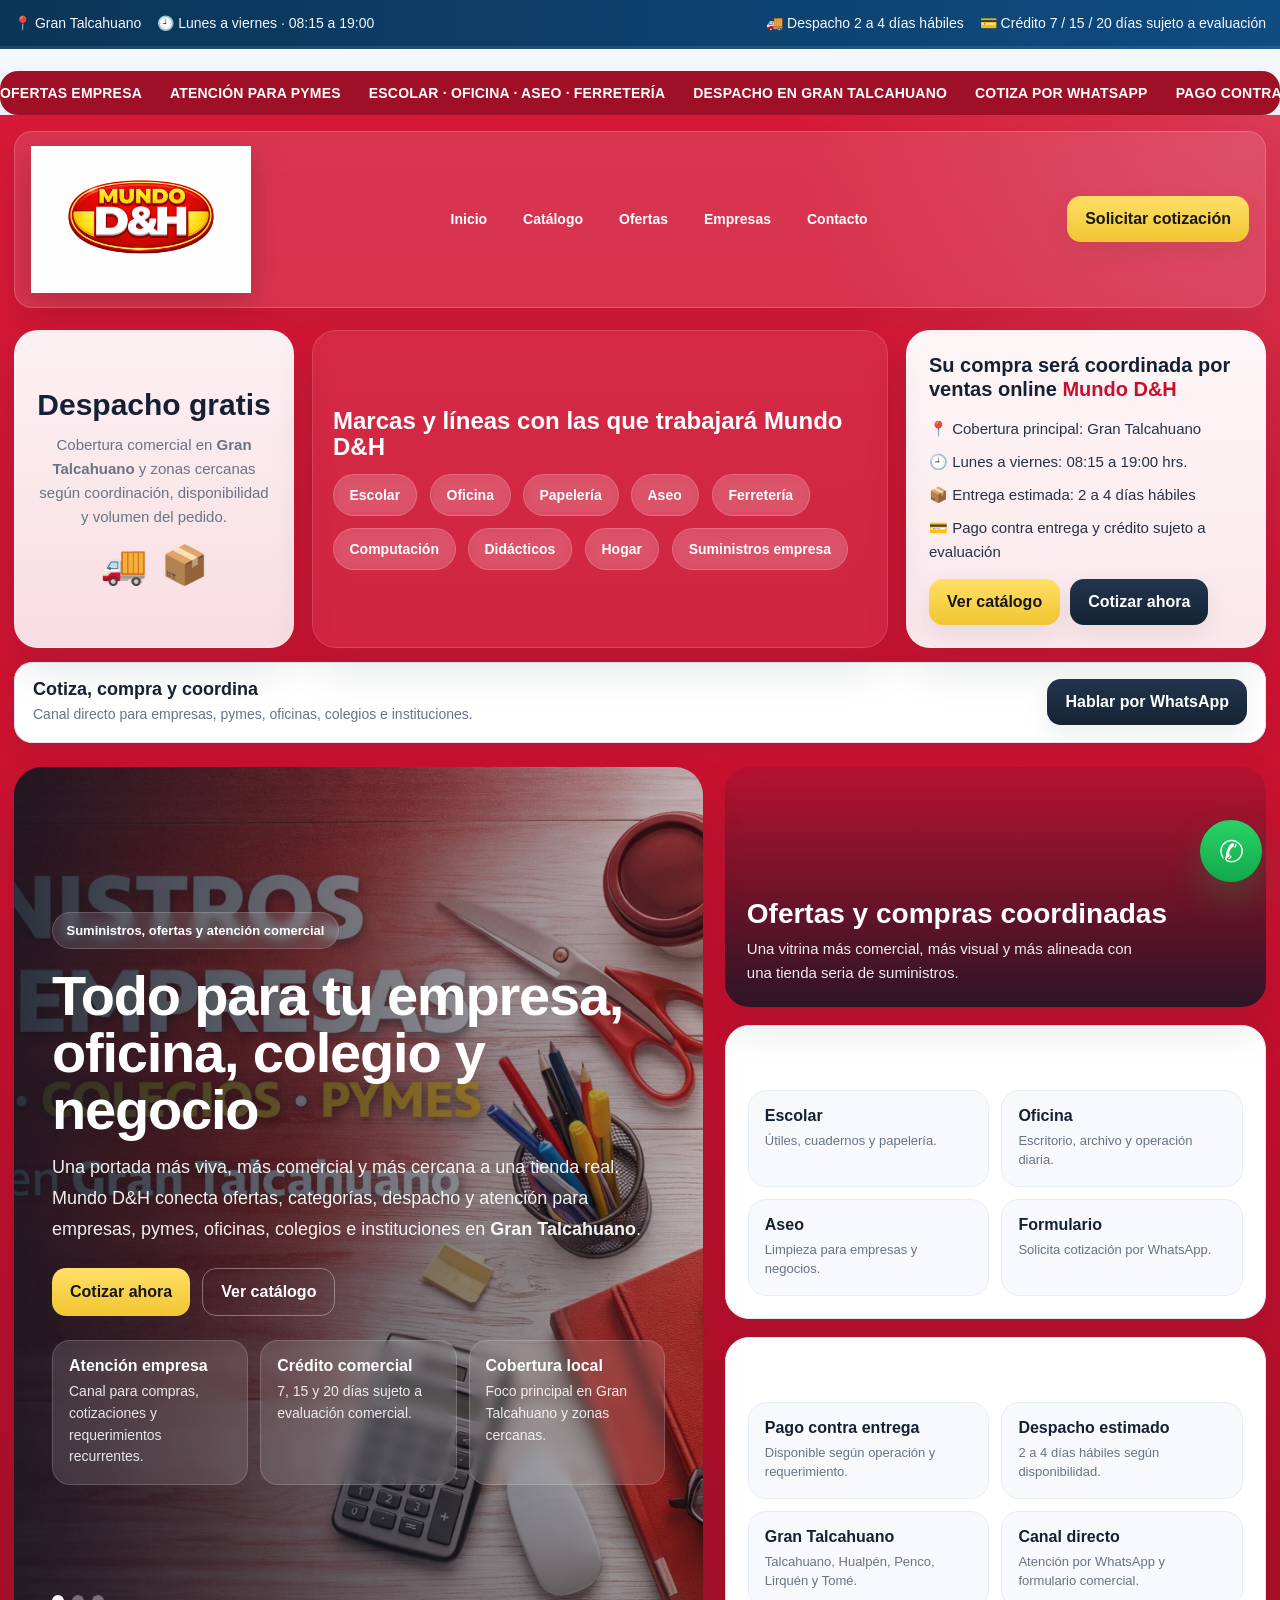
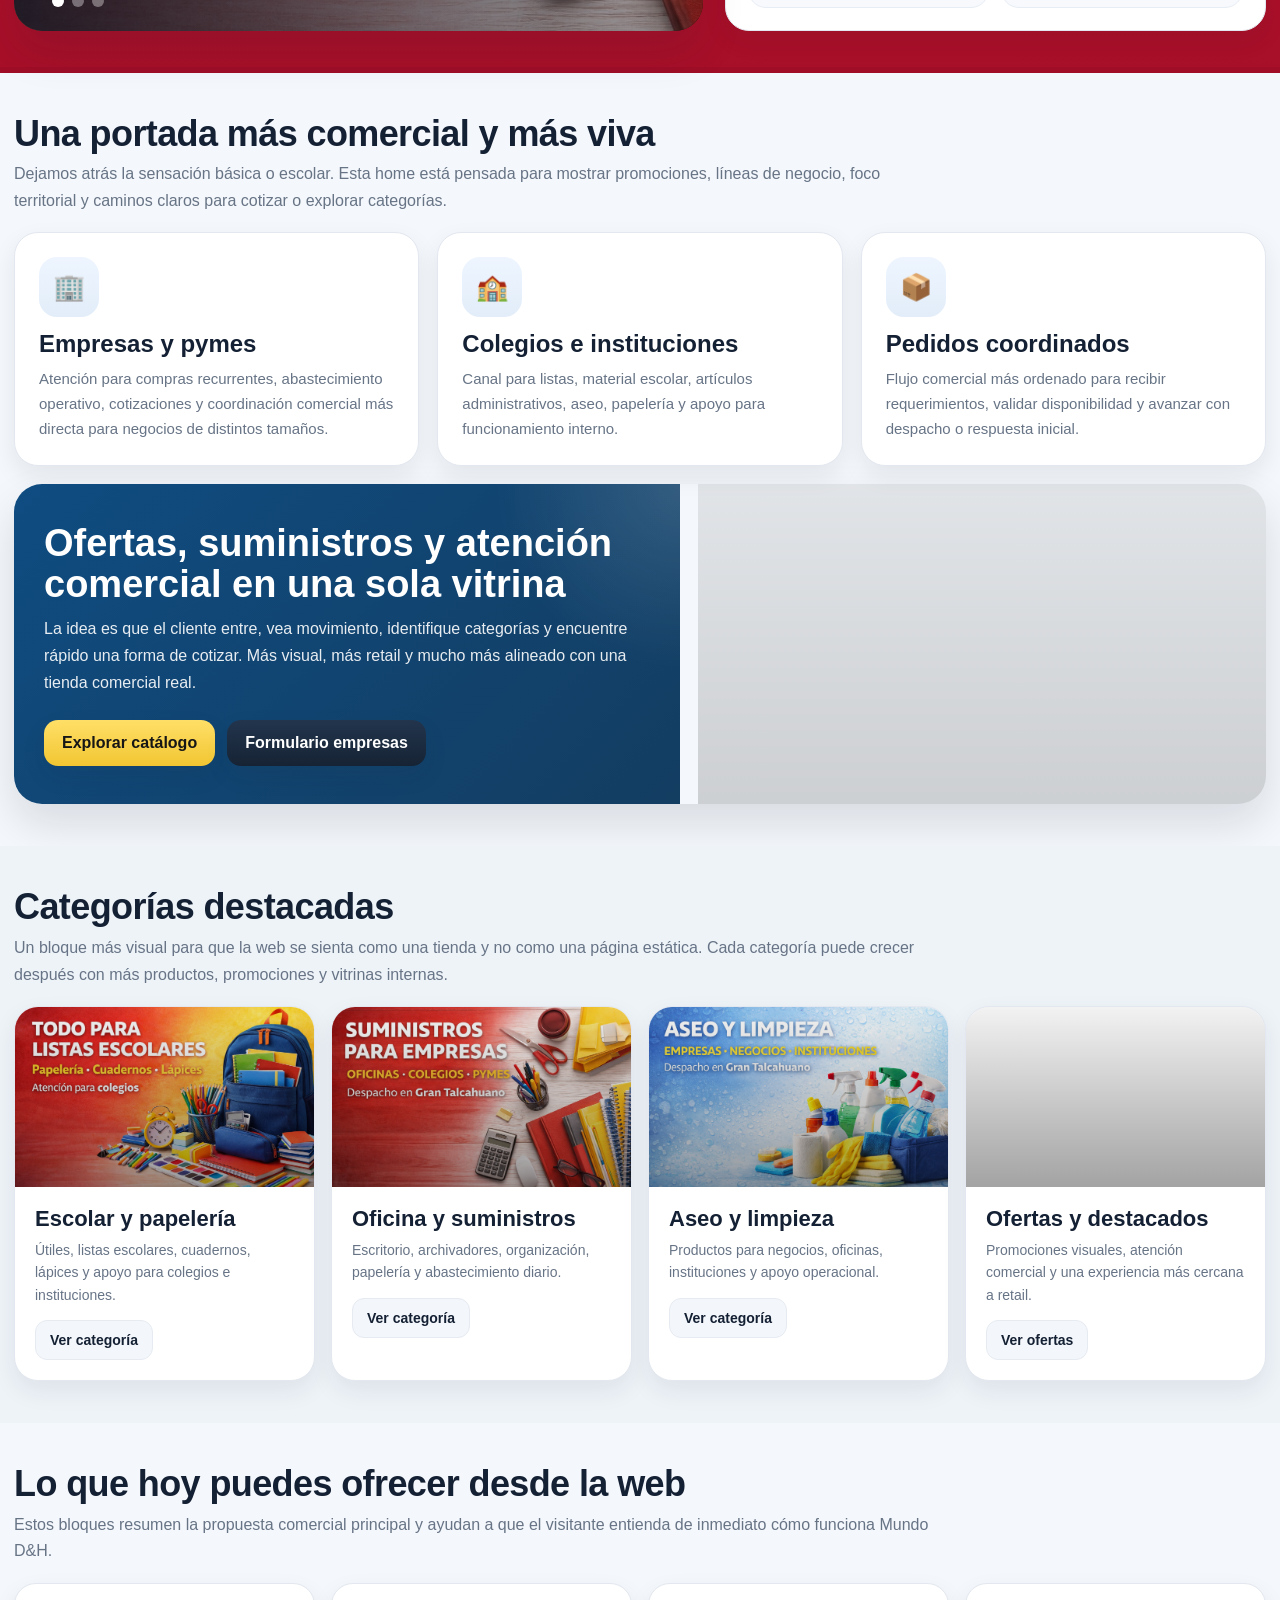
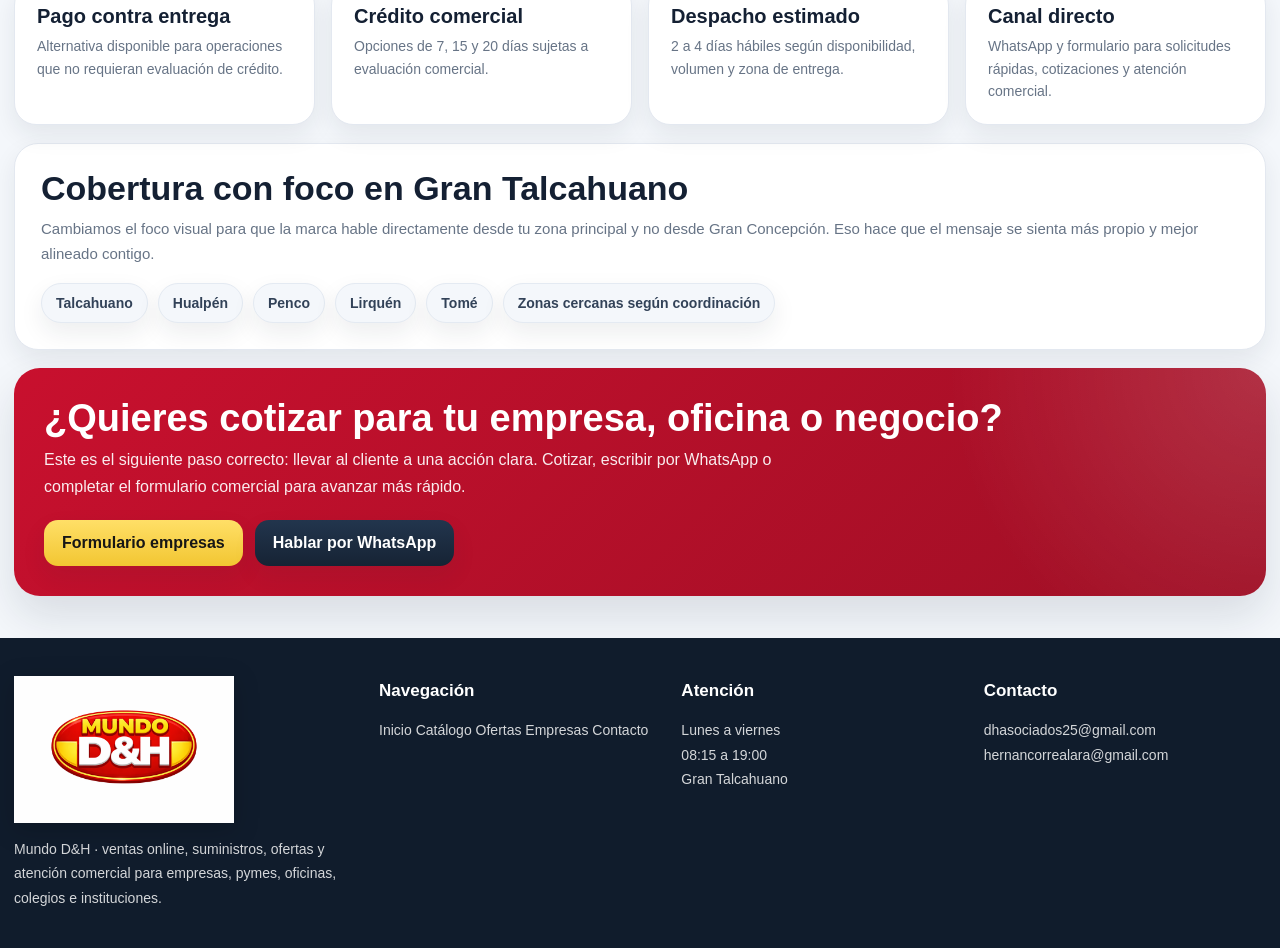
==== commit 3088d100: "Update index.html" ====
--- a/index.html
+++ b/index.html
@@ -12,6 +12,152 @@
   <link rel="stylesheet" href="style.css" />
 
   <style>
+    .top-commerce-band{
+      margin-top:22px;
+      display:grid;
+      grid-template-columns:280px 1fr 360px;
+      gap:18px;
+      align-items:stretch;
+    }
+
+    .shipping-card{
+      background:linear-gradient(180deg, rgba(255,255,255,.94), rgba(255,255,255,.86));
+      border:1px solid rgba(255,255,255,.35);
+      border-radius:24px;
+      box-shadow:var(--shadow);
+      padding:22px;
+      display:flex;
+      flex-direction:column;
+      justify-content:center;
+      text-align:center;
+    }
+
+    .shipping-card h3{
+      margin:0 0 12px;
+      font-size:30px;
+      line-height:1.02;
+      color:var(--ink);
+    }
+
+    .shipping-card p{
+      margin:0;
+      color:var(--muted);
+      line-height:1.6;
+      font-size:15px;
+    }
+
+    .shipping-icons{
+      display:flex;
+      justify-content:center;
+      align-items:center;
+      gap:14px;
+      margin-top:14px;
+      font-size:38px;
+    }
+
+    .brands-showcase{
+      background:rgba(255,255,255,.08);
+      border:1px solid rgba(255,255,255,.14);
+      border-radius:24px;
+      box-shadow:var(--shadow);
+      padding:18px 20px;
+      backdrop-filter:blur(6px);
+      display:flex;
+      flex-direction:column;
+      justify-content:center;
+    }
+
+    .brands-showcase h3{
+      margin:0 0 14px;
+      color:#fff;
+      font-size:24px;
+      line-height:1.08;
+    }
+
+    .brands-row{
+      display:flex;
+      flex-wrap:wrap;
+      gap:12px;
+      align-items:center;
+    }
+
+    .brand-pill{
+      padding:12px 16px;
+      border-radius:999px;
+      background:rgba(255,255,255,.14);
+      border:1px solid rgba(255,255,255,.18);
+      color:#fff;
+      font-size:14px;
+      font-weight:800;
+      backdrop-filter:blur(6px);
+    }
+
+    .sales-room-card{
+      background:linear-gradient(180deg, rgba(255,255,255,.96), rgba(255,255,255,.90));
+      border:1px solid rgba(255,255,255,.34);
+      border-radius:24px;
+      box-shadow:var(--shadow);
+      padding:22px;
+      display:flex;
+      flex-direction:column;
+      justify-content:space-between;
+      gap:16px;
+    }
+
+    .sales-room-card h3{
+      margin:0;
+      font-size:20px;
+      line-height:1.2;
+      color:var(--ink);
+    }
+
+    .sales-room-card strong{
+      color:var(--primary);
+    }
+
+    .sales-info{
+      display:grid;
+      gap:10px;
+    }
+
+    .sales-info div{
+      color:var(--ink-soft);
+      font-size:15px;
+      line-height:1.55;
+    }
+
+    .sales-actions{
+      display:flex;
+      gap:10px;
+      flex-wrap:wrap;
+    }
+
+    .sales-mini-bar{
+      margin-top:14px;
+      background:#fff;
+      border:1px solid var(--line);
+      border-radius:18px;
+      box-shadow:var(--shadow-soft);
+      padding:16px 18px;
+      display:flex;
+      justify-content:space-between;
+      align-items:center;
+      gap:14px;
+    }
+
+    .sales-mini-bar strong{
+      color:var(--ink);
+      font-size:18px;
+    }
+
+    .sales-mini-bar span{
+      color:var(--muted);
+      font-size:14px;
+      line-height:1.55;
+      display:block;
+      margin-top:4px;
+    }
+
     .home-hero{
       margin-top:24px;
       display:grid;
@@ -560,6 +706,7 @@
     }
 
     @media (max-width:1120px){
+      .top-commerce-band,
       .home-hero,
       .promo-banner-home,
       .home-cards-grid,
@@ -568,6 +715,10 @@
         grid-template-columns:1fr 1fr;
       }
 
+      .brands-showcase{
+        grid-column:1 / -1;
+      }
+
       .home-hero-side{
         grid-template-rows:auto;
       }
@@ -578,6 +729,7 @@
     }
 
     @media (max-width:820px){
+      .top-commerce-band,
       .home-hero,
       .promo-banner-home,
       .home-cards-grid,
@@ -598,11 +750,24 @@
         font-size:40px;
       }
 
+      .shipping-card h3{
+        font-size:24px;
+      }
+
+      .brands-showcase h3{
+        font-size:22px;
+      }
+
       .section-title-home h2,
       .promo-banner-copy h2,
       .zones-band h2,
       .final-cta-home h2{
         font-size:28px;
+      }
+
+      .sales-mini-bar{
+        flex-direction:column;
+        align-items:flex-start;
       }
 
       .hero-dots{
@@ -655,13 +820,73 @@
       <nav class="menu">
         <a href="index.html">Inicio</a>
         <a href="catalogo.html">Catálogo</a>
+        <a href="ofertas.html">Ofertas</a>
         <a href="empresas.html">Empresas</a>
-        <a href="#categorias">Categorías</a>
-        <a href="#ofertas">Ofertas</a>
-        <a href="#zonas">Cobertura</a>
+        <a href="contacto.html">Contacto</a>
       </nav>
 
       <a class="btn btn-yellow" href="empresas.html">Solicitar cotización</a>
+    </div>
+
+    <div class="wrap">
+      <section class="top-commerce-band">
+        <div class="shipping-card">
+          <h3>Despacho gratis</h3>
+          <p>
+            Cobertura comercial en <strong>Gran Talcahuano</strong> y zonas cercanas según coordinación,
+            disponibilidad y volumen del pedido.
+          </p>
+          <div class="shipping-icons">
+            <span>🚚</span>
+            <span>📦</span>
+          </div>
+        </div>
+
+        <div class="brands-showcase">
+          <h3>Marcas y líneas con las que trabajará Mundo D&amp;H</h3>
+          <div class="brands-row">
+            <div class="brand-pill">Escolar</div>
+            <div class="brand-pill">Oficina</div>
+            <div class="brand-pill">Papelería</div>
+            <div class="brand-pill">Aseo</div>
+            <div class="brand-pill">Ferretería</div>
+            <div class="brand-pill">Computación</div>
+            <div class="brand-pill">Didácticos</div>
+            <div class="brand-pill">Hogar</div>
+            <div class="brand-pill">Suministros empresa</div>
+          </div>
+        </div>
+
+        <div class="sales-room-card">
+          <h3>
+            Su compra será coordinada por ventas online
+            <strong>Mundo D&amp;H</strong>
+          </h3>
+
+          <div class="sales-info">
+            <div>📍 Cobertura principal: Gran Talcahuano</div>
+            <div>🕘 Lunes a viernes: 08:15 a 19:00 hrs.</div>
+            <div>📦 Entrega estimada: 2 a 4 días hábiles</div>
+            <div>💳 Pago contra entrega y crédito sujeto a evaluación</div>
+          </div>
+
+          <div class="sales-actions">
+            <a class="btn btn-yellow" href="catalogo.html">Ver catálogo</a>
+            <button class="btn btn-dark" type="button" onclick="quickWhatsApp()">Cotizar ahora</button>
+          </div>
+        </div>
+      </section>
+
+      <div class="sales-mini-bar">
+        <div>
+          <strong>Cotiza, compra y coordina</strong>
+          <span>Canal directo para empresas, pymes, oficinas, colegios e instituciones.</span>
+        </div>
+
+        <button class="btn btn-dark" type="button" onclick="quickWhatsApp()">
+          Hablar por WhatsApp
+        </button>
+      </div>
     </div>
 
     <section class="wrap home-hero">
@@ -868,7 +1093,7 @@
             <div class="home-category-body">
               <h3>Ofertas y destacados</h3>
               <p>Promociones visuales, atención comercial y una experiencia más cercana a retail.</p>
-              <a href="empresas.html">Cotizar ahora</a>
+              <a href="ofertas.html">Ver ofertas</a>
             </div>
           </article>
         </div>
@@ -956,7 +1181,9 @@
         <h4>Navegación</h4>
         <a href="index.html">Inicio</a>
         <a href="catalogo.html">Catálogo</a>
+        <a href="ofertas.html">Ofertas</a>
         <a href="empresas.html">Empresas</a>
+        <a href="contacto.html">Contacto</a>
       </div>
 
       <div>
@@ -1027,3 +1254,4 @@
   </script>
 </body>
 </html>
+ 
--- a/style.css
+++ b/style.css
@@ -1,45 +1,89 @@
 :root{
   --primary:#c8102e;
-  --primary-dark:#a50f28;
+  --primary-dark:#9f0f25;
+  --primary-deep:#7f0c1e;
+
   --blue:#0f4c81;
   --blue-dark:#0a3558;
+  --blue-deep:#082945;
+
   --yellow:#ffd54a;
   --yellow-dark:#f2c632;
+
   --ink:#142033;
+  --ink-soft:#243247;
   --muted:#677486;
+
   --paper:#ffffff;
-  --bg:#f5f7fb;
+  --bg:#f4f7fb;
+  --bg-soft:#eef3f8;
   --line:#e3e8f0;
+
   --dark:#162334;
-  --shadow:0 16px 38px rgba(20,32,51,.10);
-  --shadow-soft:0 8px 20px rgba(20,32,51,.08);
+  --success:#12a94c;
+
+  --shadow:0 20px 44px rgba(20,32,51,.12);
+  --shadow-soft:0 10px 24px rgba(20,32,51,.08);
+  --shadow-card:0 14px 30px rgba(20,32,51,.10);
+
+  --radius-xs:12px;
+  --radius-sm:16px;
+  --radius-md:22px;
+  --radius-lg:28px;
+
   --max:1280px;
 }
 
 *{box-sizing:border-box}
-html{scroll-behavior:smooth}
+
+html{
+  scroll-behavior:smooth;
+}
+
 body{
   margin:0;
   font-family:Arial, Helvetica, sans-serif;
   background:var(--bg);
   color:var(--ink);
-}
-a{text-decoration:none;color:inherit}
-img{display:block;max-width:100%}
-button,input,select,textarea{font:inherit}
+  text-rendering:optimizeLegibility;
+  -webkit-font-smoothing:antialiased;
+  -moz-osx-font-smoothing:grayscale;
+}
+
+a{
+  text-decoration:none;
+  color:inherit;
+}
+
+img{
+  display:block;
+  max-width:100%;
+}
+
+button,
+input,
+select,
+textarea{
+  font:inherit;
+}
 
 .wrap{
   width:min(var(--max), calc(100% - 28px));
   margin:0 auto;
 }
 
+/* =========================
+   TOPBAR
+========================= */
 .topbar{
   background:linear-gradient(90deg, var(--blue-dark), var(--blue));
   color:#fff;
   font-size:14px;
-}
+  border-bottom:3px solid rgba(255,255,255,.08);
+}
+
 .topbar-inner{
-  min-height:44px;
+  min-height:46px;
   display:flex;
   justify-content:space-between;
   align-items:center;
@@ -47,42 +91,89 @@
   flex-wrap:wrap;
   padding:8px 0;
 }
+
 .topbar-left,
 .topbar-right{
   display:flex;
   gap:16px;
   flex-wrap:wrap;
+  align-items:center;
+}
+
+.topbar-left span,
+.topbar-right span{
+  display:inline-flex;
+  align-items:center;
+  gap:6px;
+  opacity:.96;
+}
+
+/* =========================
+   TICKERS / FRANJAS
+========================= */
+.promo-ticker,
+.offers-strip,
+.catalog-strip{
+  overflow:hidden;
+  white-space:nowrap;
+  color:#fff;
+  border-bottom:4px solid var(--yellow);
 }
 
 .promo-ticker{
   background:#9d0c23;
-  color:#fff;
-  overflow:hidden;
-  white-space:nowrap;
-  border-bottom:4px solid var(--yellow);
-}
-.promo-track{
+}
+
+.offers-strip,
+.catalog-strip{
+  background:#9f0f25;
+  border-bottom:0;
+}
+
+.promo-track,
+.offers-track,
+.catalog-strip-track{
   display:inline-flex;
   gap:28px;
   align-items:center;
-  padding:12px 0;
+  padding:13px 0;
   min-width:max-content;
-  animation:ticker 24s linear infinite;
   font-weight:800;
   letter-spacing:.2px;
 }
+
+.promo-track{
+  animation:ticker 24s linear infinite;
+}
+
+.offers-track,
+.catalog-strip-track{
+  animation:ticker 22s linear infinite;
+}
+
+.promo-track span,
+.offers-track span,
+.catalog-strip-track span{
+  white-space:nowrap;
+}
+
 @keyframes ticker{
   from{transform:translateX(0)}
   to{transform:translateX(-50%)}
 }
 
+/* =========================
+   HEADER / NAV
+========================= */
 .header{
   background:
-    radial-gradient(circle at top right, rgba(255,255,255,.16), transparent 24%),
+    radial-gradient(circle at top right, rgba(255,255,255,.14), transparent 24%),
     linear-gradient(180deg, #d51a38 0%, #c8102e 54%, #a70f28 100%);
   color:#fff;
   padding:16px 0 42px;
-}
+  box-shadow:inset 0 -6px 0 rgba(0,0,0,.05);
+}
+
 .small-header{
   padding-bottom:28px;
 }
@@ -94,34 +185,50 @@
   gap:16px;
   flex-wrap:wrap;
   background:rgba(255,255,255,.12);
-  border:1px solid rgba(255,255,255,.20);
+  border:1px solid rgba(255,255,255,.18);
   border-radius:18px;
   padding:14px 16px;
   backdrop-filter:blur(8px);
+  -webkit-backdrop-filter:blur(8px);
   box-shadow:var(--shadow-soft);
 }
+
+.brand{
+  display:inline-flex;
+  align-items:center;
+}
+
 .brand-logo{
   width:220px;
   height:auto;
   object-fit:contain;
   filter:drop-shadow(0 8px 16px rgba(0,0,0,.18));
 }
+
 .menu{
   display:flex;
   gap:8px;
   flex-wrap:wrap;
-}
+  align-items:center;
+}
+
 .menu a{
   color:#fff;
   font-weight:700;
   font-size:14px;
   padding:11px 14px;
   border-radius:12px;
-}
+  transition:background .18s ease, transform .18s ease;
+}
+
 .menu a:hover{
   background:rgba(255,255,255,.12);
-}
-
+  transform:translateY(-1px);
+}
+
+/* =========================
+   BOTONES
+========================= */
 .btn{
   border:0;
   border-radius:14px;
@@ -129,25 +236,52 @@
   font-weight:800;
   cursor:pointer;
   box-shadow:var(--shadow-soft);
-  transition:.18s ease;
-}
+  transition:transform .18s ease, box-shadow .18s ease, opacity .18s ease;
+  display:inline-flex;
+  align-items:center;
+  justify-content:center;
+  gap:8px;
+}
+
 .btn:hover{
-  transform:translateY(-1px);
-}
+  transform:translateY(-2px);
+  box-shadow:0 16px 28px rgba(20,32,51,.12);
+}
+
+.btn:active{
+  transform:translateY(0);
+}
+
 .btn-yellow{
   background:linear-gradient(180deg, #ffdf67, var(--yellow-dark));
   color:#161616;
 }
+
 .btn-dark{
   background:linear-gradient(180deg, #22354d, #162334);
   color:#fff;
 }
+
 .btn-outline-white{
   background:transparent;
   color:#fff;
   border:1px solid rgba(255,255,255,.36);
-}
-
+  box-shadow:none;
+}
+
+.btn-outline-white:hover{
+  background:rgba(255,255,255,.10);
+}
+
+.btn-light{
+  background:#fff;
+  color:var(--ink);
+  border:1px solid #e7edf5;
+}
+
+/* =========================
+   HERO BASE
+========================= */
 .hero{
   margin-top:24px;
   display:grid;
@@ -155,13 +289,16 @@
   gap:24px;
   align-items:stretch;
 }
+
 .hero-small{
   align-items:center;
 }
+
 .hero-left,
 .hero-right{
   min-width:0;
 }
+
 .hero-badge{
   display:inline-flex;
   align-items:center;
@@ -173,48 +310,61 @@
   font-size:13px;
   font-weight:800;
   margin-bottom:18px;
-}
+  backdrop-filter:blur(6px);
+}
+
 .hero h1{
   margin:0 0 14px;
   font-size:52px;
   line-height:1.02;
   letter-spacing:-1px;
 }
+
 .hero p{
   margin:0;
   color:rgba(255,255,255,.92);
   font-size:18px;
-  line-height:1.6;
-}
+  line-height:1.65;
+}
+
 .hero-actions{
   display:flex;
   gap:12px;
   flex-wrap:wrap;
   margin-top:24px;
 }
+
 .hero-features{
   display:grid;
   grid-template-columns:repeat(3,1fr);
   gap:12px;
   margin-top:24px;
 }
+
 .mini-card{
   background:rgba(255,255,255,.12);
   border:1px solid rgba(255,255,255,.16);
   border-radius:18px;
   padding:16px;
-}
+  backdrop-filter:blur(6px);
+}
+
 .mini-card strong{
   display:block;
   margin-bottom:6px;
   font-size:16px;
-}
+  color:#fff;
+}
+
 .mini-card span{
   color:rgba(255,255,255,.90);
   font-size:14px;
-  line-height:1.5;
-}
-
+  line-height:1.55;
+}
+
+/* =========================
+   SLIDER CARD / INFO CARD
+========================= */
 .slider-card,
 .compact-info{
   background:#fff;
@@ -224,21 +374,26 @@
   box-shadow:var(--shadow);
   min-height:100%;
 }
+
 .slider{
   position:relative;
   min-height:280px;
 }
+
 .slide{
   display:none;
 }
+
 .slide.active{
   display:block;
   animation:fadeIn .35s ease;
 }
+
 @keyframes fadeIn{
   from{opacity:.3; transform:translateY(8px)}
   to{opacity:1; transform:none}
 }
+
 .slide-label{
   display:inline-block;
   padding:8px 12px;
@@ -249,21 +404,26 @@
   font-weight:800;
   margin-bottom:12px;
 }
+
 .slide h3{
   margin:0 0 10px;
   font-size:30px;
   line-height:1.1;
-}
+  color:var(--ink);
+}
+
 .slide p{
   color:var(--muted);
   font-size:15px;
   line-height:1.65;
 }
+
 .slider-dots{
   display:flex;
   gap:8px;
   margin-top:18px;
 }
+
 .slider-dots button{
   width:12px;
   height:12px;
@@ -272,96 +432,146 @@
   background:#d6dde7;
   cursor:pointer;
 }
+
 .slider-dots button.active{
   background:var(--primary);
 }
+
 .check-list{
   margin:0;
   padding-left:18px;
   color:var(--muted);
   line-height:1.8;
 }
+
 .compact-info h3{
   margin:0 0 12px;
   font-size:28px;
-}
-
+  color:var(--ink);
+}
+
+/* =========================
+   SECCIONES
+========================= */
 .section{
   padding:42px 0;
 }
+
 .section.alt{
   background:#eef3f8;
 }
-.section-head{
+
+.section-head,
+.section-title-home,
+.catalog-headline{
   margin-bottom:20px;
 }
+
 .section-head.center{
   text-align:center;
 }
-.section-head h2{
+
+.section-head h2,
+.section-title-home h2,
+.catalog-headline h2{
   margin:0 0 8px;
   font-size:36px;
   letter-spacing:-.6px;
-}
-.section-head p{
+  line-height:1.08;
+  color:var(--ink);
+}
+
+.section-head p,
+.section-title-home p,
+.catalog-headline p{
   margin:0;
   color:var(--muted);
-  line-height:1.65;
+  line-height:1.68;
   font-size:16px;
-}
-
-.service-grid{
-  display:grid;
-  grid-template-columns:repeat(3,1fr);
-  gap:18px;
-}
+  max-width:920px;
+}
+
+/* =========================
+   TARJETAS GENERALES
+========================= */
 .card{
   background:var(--paper);
   border:1px solid var(--line);
   border-radius:22px;
   box-shadow:var(--shadow-soft);
 }
-.service-card{
-  padding:22px;
-}
-.icon-box{
-  width:58px;
-  height:58px;
-  border-radius:16px;
+
+.service-grid,
+.home-cards-grid{
+  display:grid;
+  grid-template-columns:repeat(3,1fr);
+  gap:18px;
+}
+
+.service-card,
+.home-card{
+  padding:24px;
+  transition:transform .18s ease, box-shadow .18s ease;
+}
+
+.service-card:hover,
+.home-card:hover{
+  transform:translateY(-3px);
+  box-shadow:0 16px 30px rgba(20,32,51,.12);
+}
+
+.icon-box,
+.home-card-icon{
+  width:60px;
+  height:60px;
+  border-radius:18px;
   display:grid;
   place-items:center;
-  font-size:25px;
+  font-size:26px;
   background:linear-gradient(180deg, #eef6ff, #e5effa);
   color:var(--blue);
   margin-bottom:14px;
 }
-.service-card h3{
+
+.service-card h3,
+.home-card h3{
   margin:0 0 10px;
-  font-size:22px;
-}
-.service-card p{
+  font-size:24px;
+  line-height:1.08;
+  color:var(--ink);
+}
+
+.service-card p,
+.home-card p{
   margin:0;
   color:var(--muted);
-  line-height:1.6;
-}
-
+  line-height:1.65;
+  font-size:15px;
+}
+
+/* =========================
+   CATEGORY GRID SIMPLE
+========================= */
 .category-grid{
   display:grid;
   grid-template-columns:repeat(4,1fr);
   gap:16px;
 }
+
 .category-card{
   background:#fff;
   border:1px solid var(--line);
   border-radius:20px;
   padding:20px;
   box-shadow:var(--shadow-soft);
-  transition:.18s ease;
-}
+  transition:transform .18s ease, box-shadow .18s ease;
+}
+
 .category-card:hover{
   transform:translateY(-3px);
   box-shadow:0 16px 30px rgba(20,32,51,.12);
 }
+
 .category-icon{
   width:56px;
   height:56px;
@@ -372,10 +582,13 @@
   background:#fff3d1;
   margin-bottom:14px;
 }
+
 .category-card h3{
   margin:0 0 8px;
   font-size:20px;
-}
+  color:var(--ink);
+}
+
 .category-card p{
   margin:0;
   color:var(--muted);
@@ -383,6 +596,9 @@
   font-size:14px;
 }
 
+/* =========================
+   OFFER BANNER
+========================= */
 .offer-banner{
   background:linear-gradient(135deg, var(--blue) 0%, #123c61 100%);
   color:#fff;
@@ -393,6 +609,7 @@
   gap:20px;
   box-shadow:var(--shadow);
 }
+
 .offer-tag{
   display:inline-block;
   padding:8px 12px;
@@ -403,52 +620,71 @@
   font-weight:800;
   margin-bottom:12px;
 }
+
 .offer-copy h2{
   margin:0 0 10px;
   font-size:38px;
   line-height:1.08;
 }
+
 .offer-copy p{
   margin:0;
   color:rgba(255,255,255,.90);
   line-height:1.7;
 }
+
 .offer-side{
   display:grid;
   grid-template-columns:1fr 1fr;
   gap:12px;
 }
-.offer-box{
+
+.offer-side .offer-box{
   background:rgba(255,255,255,.12);
   border:1px solid rgba(255,255,255,.18);
   border-radius:18px;
   padding:18px;
-}
-.offer-box strong{
+  box-shadow:none;
+}
+
+.offer-side .offer-box strong{
   display:block;
   margin-bottom:6px;
   font-size:17px;
-}
-.offer-box span{
+  color:#fff;
+}
+
+.offer-side .offer-box span{
   color:rgba(255,255,255,.90);
   line-height:1.55;
   font-size:14px;
 }
 
-.zone-list{
+/* =========================
+   ZONAS
+========================= */
+.zone-list,
+.zones-list-home{
   display:flex;
   gap:10px;
   flex-wrap:wrap;
 }
-.zone{
+
+.zone,
+.zones-list-home span{
   background:#fff;
   border:1px solid var(--line);
   border-radius:999px;
   padding:11px 14px;
   font-weight:800;
   box-shadow:var(--shadow-soft);
-}
-
+  color:#34445a;
+  font-size:14px;
+}
+
+/* =========================
+   CTA FINAL
+========================= */
 .cta-final{
   background:#fff;
   border:1px solid var(--line);
@@ -461,73 +697,96 @@
   align-items:center;
   flex-wrap:wrap;
 }
+
 .cta-final h2{
   margin:0 0 8px;
   font-size:34px;
-}
+  line-height:1.08;
+  color:var(--ink);
+}
+
 .cta-final p{
   margin:0;
   color:var(--muted);
   line-height:1.65;
 }
+
 .cta-buttons{
   display:flex;
   gap:12px;
   flex-wrap:wrap;
 }
 
+/* =========================
+   FORMULARIOS
+========================= */
 .form-layout{
   display:grid;
   grid-template-columns:.9fr 1.1fr;
   gap:20px;
   align-items:start;
 }
+
 .side-info,
 .form-card{
   padding:24px;
 }
+
 .side-info h3,
 .form-card h2{
   margin:0 0 12px;
-}
+  color:var(--ink);
+}
+
 .side-info-list{
   display:grid;
   gap:12px;
 }
+
 .side-info-item{
   border:1px solid var(--line);
   border-radius:16px;
   padding:14px;
   background:#fafbfd;
 }
+
 .side-info-item strong{
   display:block;
   margin-bottom:4px;
-}
+  color:var(--ink);
+}
+
 .side-info-item span{
   color:var(--muted);
   line-height:1.55;
 }
+
 .form-card p{
   color:var(--muted);
 }
+
 .form-grid{
   display:grid;
   grid-template-columns:1fr 1fr;
   gap:14px;
 }
+
 .field{
   display:flex;
   flex-direction:column;
   gap:7px;
 }
+
 .field.full{
   grid-column:1 / -1;
 }
+
 .field label{
   font-size:13px;
   font-weight:800;
-}
+  color:var(--ink-soft);
+}
+
 .field input,
 .field select,
 .field textarea{
@@ -538,17 +797,21 @@
   background:#fff;
   color:var(--ink);
   outline:none;
-}
+  transition:border-color .18s ease, box-shadow .18s ease;
+}
+
 .field textarea{
   min-height:130px;
   resize:vertical;
 }
+
 .field input:focus,
 .field select:focus,
 .field textarea:focus{
   border-color:#77a7d2;
   box-shadow:0 0 0 4px rgba(15,76,129,.10);
 }
+
 .form-actions{
   display:flex;
   gap:12px;
@@ -556,11 +819,15 @@
   margin-top:18px;
 }
 
+/* =========================
+   CATALOGO BÁSICO
+========================= */
 .catalog-grid{
   display:grid;
   grid-template-columns:repeat(2,1fr);
   gap:18px;
 }
+
 .catalog-block{
   background:#fff;
   border:1px solid var(--line);
@@ -568,12 +835,14 @@
   padding:24px;
   box-shadow:var(--shadow-soft);
 }
+
 .catalog-head{
   display:flex;
   align-items:center;
   gap:12px;
   margin-bottom:10px;
 }
+
 .catalog-head span{
   width:54px;
   height:54px;
@@ -583,30 +852,41 @@
   background:#fff3d1;
   font-size:24px;
 }
+
 .catalog-head h2{
   margin:0;
   font-size:26px;
-}
+  color:var(--ink);
+}
+
 .catalog-block p{
   margin:0;
   color:var(--muted);
   line-height:1.65;
 }
 
+/* =========================
+   FOOTER
+========================= */
 .footer{
   background:#101c2c;
   color:#fff;
   padding:38px 0 24px;
-}
+  margin-top:0;
+}
+
 .footer-grid{
   display:grid;
   grid-template-columns:1.1fr .9fr .9fr .9fr;
   gap:20px;
 }
+
 .footer-grid h4{
   margin:0 0 12px;
   font-size:17px;
-}
+  color:#fff;
+}
+
 .footer-grid a,
 .footer-grid div,
 .footer-grid p{
@@ -614,12 +894,20 @@
   line-height:1.75;
   font-size:14px;
 }
+
+.footer-grid a:hover{
+  color:#fff;
+}
+
 .footer-logo{
   width:220px;
   margin-bottom:14px;
   filter:drop-shadow(0 6px 12px rgba(0,0,0,.18));
 }
 
+/* =========================
+   WHATSAPP
+========================= */
 .wa-float{
   position:fixed;
   right:18px;
@@ -636,8 +924,17 @@
   box-shadow:0 18px 34px rgba(18,169,76,.28);
   cursor:pointer;
   z-index:999;
-}
-
+  transition:transform .18s ease, box-shadow .18s ease;
+}
+
+.wa-float:hover{
+  transform:translateY(-2px) scale(1.03);
+  box-shadow:0 22px 38px rgba(18,169,76,.34);
+}
+
+/* =========================
+   RESPONSIVE
+========================= */
 @media (max-width:1120px){
   .hero,
   .offer-banner,
@@ -645,12 +942,17 @@
   .footer-grid,
   .service-grid,
   .category-grid,
-  .catalog-grid{
+  .catalog-grid,
+  .home-cards-grid{
     grid-template-columns:1fr 1fr;
   }
 
   .hero-features{
     grid-template-columns:1fr;
+  }
+
+  .offer-side{
+    grid-template-columns:1fr 1fr;
   }
 }
 
@@ -662,7 +964,8 @@
   .service-grid,
   .category-grid,
   .catalog-grid,
-  .form-grid{
+  .form-grid,
+  .home-cards-grid{
     grid-template-columns:1fr;
   }
 
@@ -675,6 +978,8 @@
   }
 
   .section-head h2,
+  .section-title-home h2,
+  .catalog-headline h2,
   .offer-copy h2,
   .cta-final h2{
     font-size:28px;
@@ -683,4 +988,180 @@
   .cta-final{
     padding:22px;
   }
-}+
+  .topbar-inner{
+    align-items:flex-start;
+  }
+}
+.top-commerce-band{
+  margin-top:22px;
+  display:grid;
+  grid-template-columns:280px 1fr 360px;
+  gap:18px;
+  align-items:stretch;
+}
+
+.shipping-card{
+  background:linear-gradient(180deg, rgba(255,255,255,.92), rgba(255,255,255,.82));
+  border:1px solid rgba(255,255,255,.35);
+  border-radius:24px;
+  box-shadow:var(--shadow);
+  padding:22px;
+  display:flex;
+  flex-direction:column;
+  justify-content:center;
+  text-align:center;
+}
+
+.shipping-card h3{
+  margin:0 0 12px;
+  font-size:30px;
+  line-height:1.02;
+  color:var(--ink);
+}
+
+.shipping-card p{
+  margin:0;
+  color:var(--muted);
+  line-height:1.6;
+  font-size:15px;
+}
+
+.shipping-icons{
+  display:flex;
+  justify-content:center;
+  align-items:center;
+  gap:14px;
+  margin-top:14px;
+  font-size:40px;
+}
+
+.brands-showcase{
+  background:rgba(255,255,255,.08);
+  border:1px solid rgba(255,255,255,.14);
+  border-radius:24px;
+  box-shadow:var(--shadow);
+  padding:18px 20px;
+  backdrop-filter:blur(6px);
+  display:flex;
+  flex-direction:column;
+  justify-content:center;
+}
+
+.brands-showcase h3{
+  margin:0 0 14px;
+  color:#fff;
+  font-size:24px;
+  line-height:1.08;
+}
+
+.brands-row{
+  display:flex;
+  flex-wrap:wrap;
+  gap:12px;
+  align-items:center;
+}
+
+.brand-pill{
+  padding:12px 16px;
+  border-radius:999px;
+  background:rgba(255,255,255,.14);
+  border:1px solid rgba(255,255,255,.18);
+  color:#fff;
+  font-size:14px;
+  font-weight:800;
+  backdrop-filter:blur(6px);
+}
+
+.sales-room-card{
+  background:linear-gradient(180deg, rgba(255,255,255,.96), rgba(255,255,255,.90));
+  border:1px solid rgba(255,255,255,.34);
+  border-radius:24px;
+  box-shadow:var(--shadow);
+  padding:22px;
+  display:flex;
+  flex-direction:column;
+  justify-content:space-between;
+  gap:16px;
+}
+
+.sales-room-card h3{
+  margin:0;
+  font-size:20px;
+  line-height:1.2;
+  color:var(--ink);
+}
+
+.sales-room-card strong{
+  color:var(--primary);
+}
+
+.sales-info{
+  display:grid;
+  gap:10px;
+}
+
+.sales-info div{
+  color:var(--ink-soft);
+  font-size:15px;
+  line-height:1.55;
+}
+
+.sales-actions{
+  display:flex;
+  gap:10px;
+  flex-wrap:wrap;
+}
+
+.sales-mini-bar{
+  margin-top:14px;
+  background:#fff;
+  border:1px solid var(--line);
+  border-radius:18px;
+  box-shadow:var(--shadow-soft);
+  padding:16px 18px;
+  display:flex;
+  justify-content:space-between;
+  align-items:center;
+  gap:14px;
+}
+
+.sales-mini-bar strong{
+  color:var(--ink);
+  font-size:18px;
+}
+
+.sales-mini-bar span{
+  color:var(--muted);
+  font-size:14px;
+}
+
+@media (max-width:1120px){
+  .top-commerce-band{
+    grid-template-columns:1fr 1fr;
+  }
+
+  .brands-showcase{
+    grid-column:1 / -1;
+  }
+}
+
+@media (max-width:820px){
+  .top-commerce-band{
+    grid-template-columns:1fr;
+  }
+
+  .shipping-card h3{
+    font-size:24px;
+  }
+
+  .brands-showcase h3,
+  .sales-room-card h3{
+    font-size:22px;
+  }
+
+  .sales-mini-bar{
+    flex-direction:column;
+    align-items:flex-start;
+  }
+}
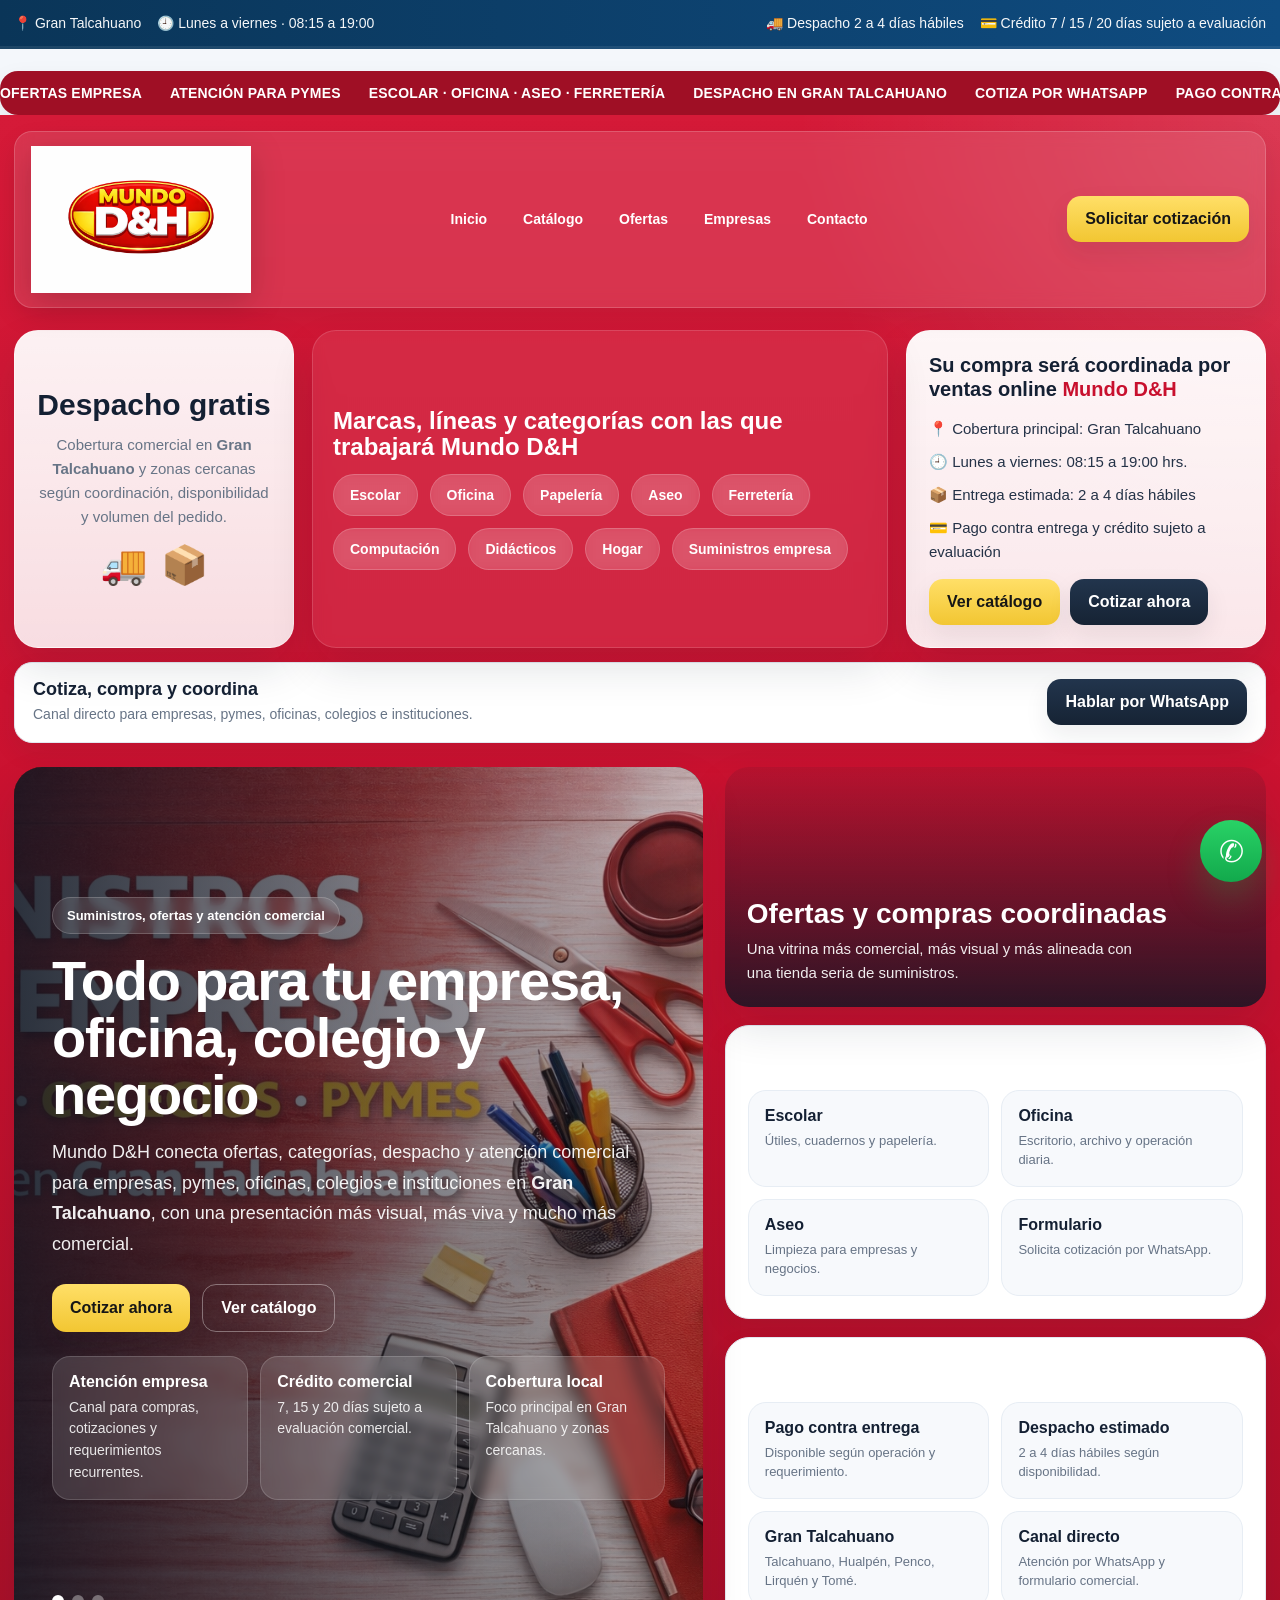
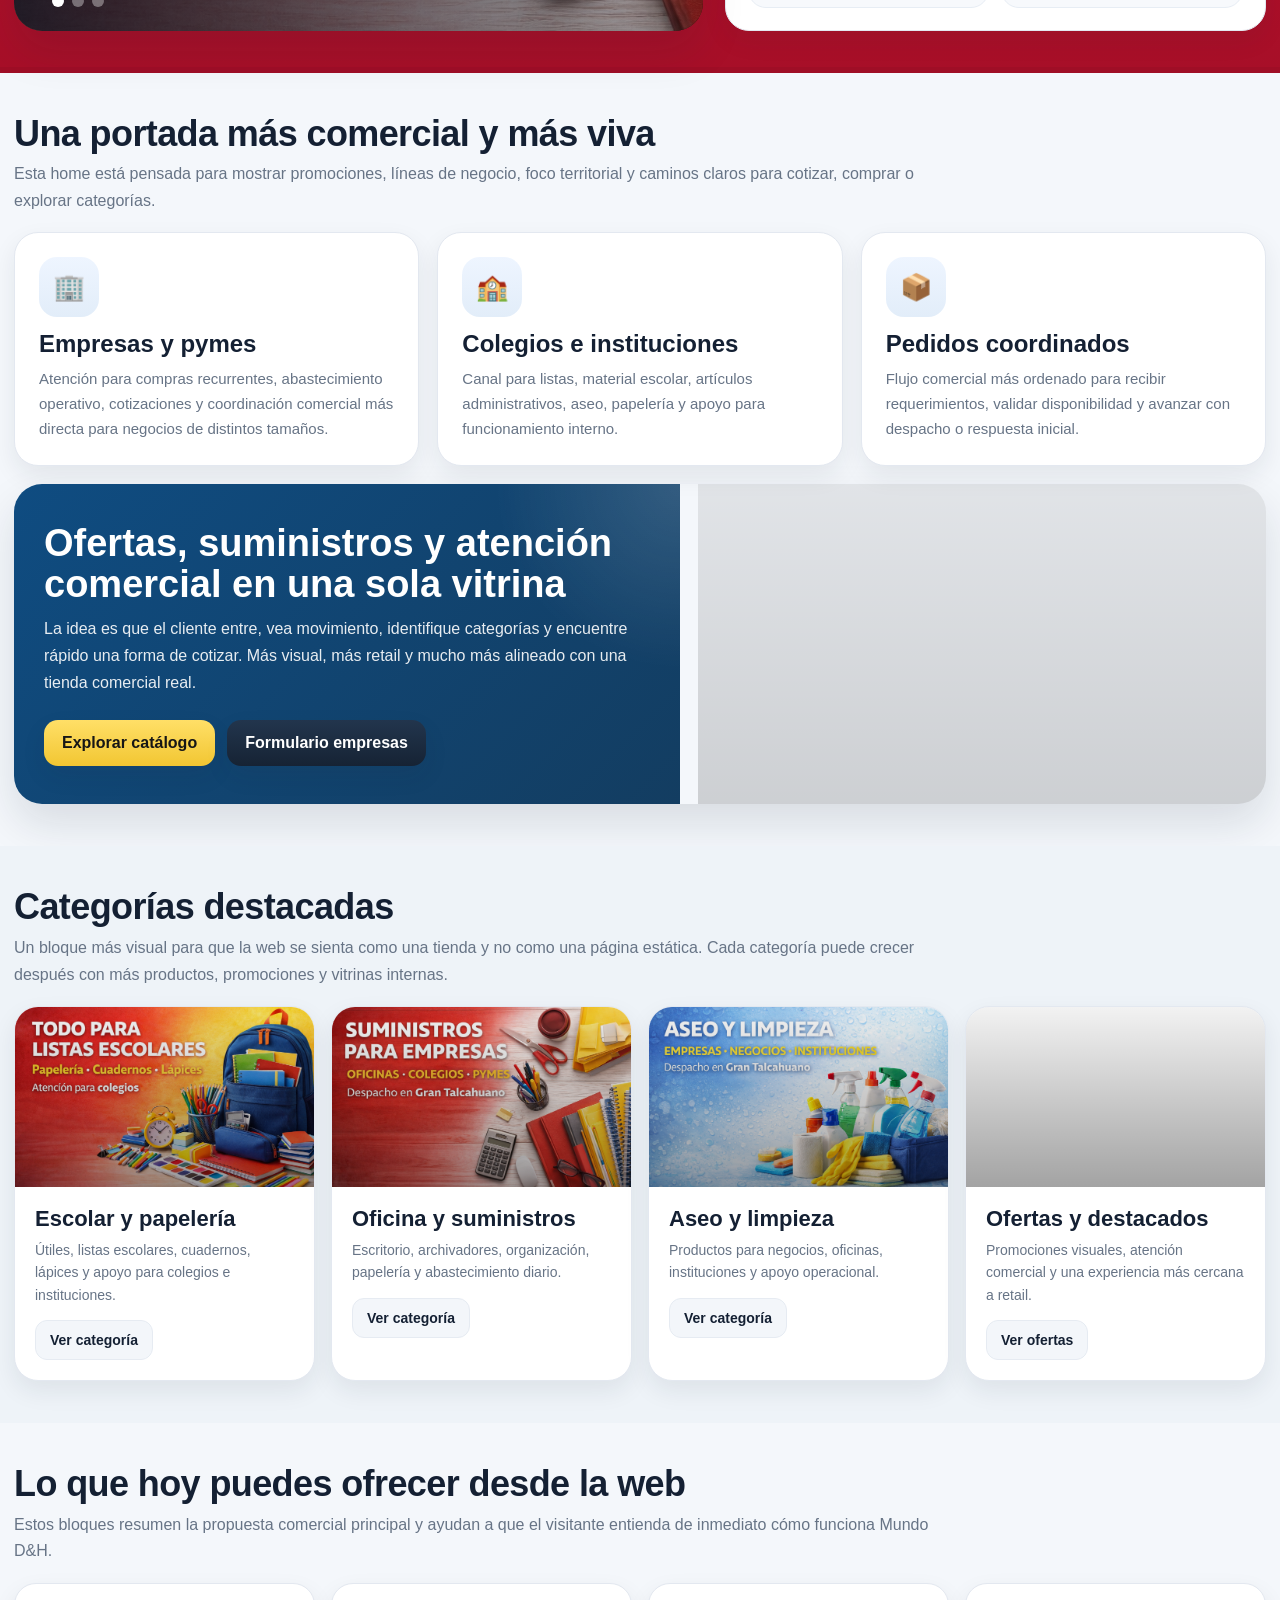
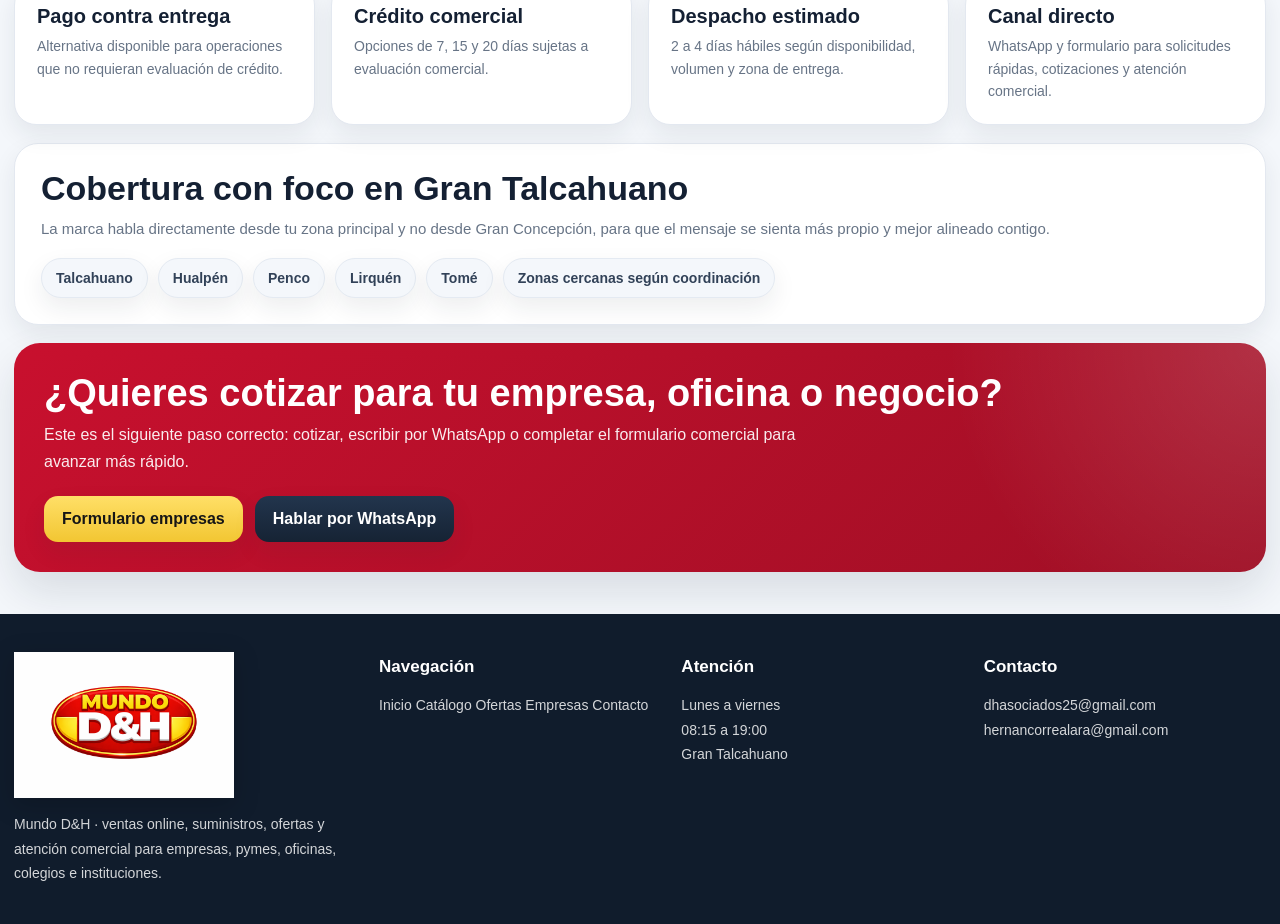
==== commit fc36a754: "Update index.html" ====
--- a/index.html
+++ b/index.html
@@ -843,7 +843,7 @@
         </div>
 
         <div class="brands-showcase">
-          <h3>Marcas y líneas con las que trabajará Mundo D&amp;H</h3>
+          <h3>Marcas, líneas y categorías con las que trabajará Mundo D&amp;H</h3>
           <div class="brands-row">
             <div class="brand-pill">Escolar</div>
             <div class="brand-pill">Oficina</div>
@@ -901,9 +901,9 @@
           <div class="hero-badge-home">Suministros, ofertas y atención comercial</div>
           <h1>Todo para tu empresa, oficina, colegio y negocio</h1>
           <p>
-            Una portada más viva, más comercial y más cercana a una tienda real. Mundo D&amp;H
-            conecta ofertas, categorías, despacho y atención para empresas, pymes, oficinas,
-            colegios e instituciones en <strong>Gran Talcahuano</strong>.
+            Mundo D&amp;H conecta ofertas, categorías, despacho y atención comercial para empresas,
+            pymes, oficinas, colegios e instituciones en <strong>Gran Talcahuano</strong>, con una
+            presentación más visual, más viva y mucho más comercial.
           </p>
 
           <div class="hero-actions-home">
@@ -997,8 +997,8 @@
         <div class="section-title-home">
           <h2>Una portada más comercial y más viva</h2>
           <p>
-            Dejamos atrás la sensación básica o escolar. Esta home está pensada para mostrar promociones,
-            líneas de negocio, foco territorial y caminos claros para cotizar o explorar categorías.
+            Esta home está pensada para mostrar promociones, líneas de negocio, foco territorial y caminos claros
+            para cotizar, comprar o explorar categorías.
           </p>
         </div>
 
@@ -1135,8 +1135,8 @@
         <div class="zones-band" id="zonas">
           <h2>Cobertura con foco en Gran Talcahuano</h2>
           <p>
-            Cambiamos el foco visual para que la marca hable directamente desde tu zona principal y no desde
-            Gran Concepción. Eso hace que el mensaje se sienta más propio y mejor alineado contigo.
+            La marca habla directamente desde tu zona principal y no desde Gran Concepción, para que el mensaje
+            se sienta más propio y mejor alineado contigo.
           </p>
 
           <div class="zones-list-home">
@@ -1153,8 +1153,8 @@
           <div>
             <h2>¿Quieres cotizar para tu empresa, oficina o negocio?</h2>
             <p>
-              Este es el siguiente paso correcto: llevar al cliente a una acción clara. Cotizar, escribir por WhatsApp
-              o completar el formulario comercial para avanzar más rápido.
+              Este es el siguiente paso correcto: cotizar, escribir por WhatsApp o completar el formulario
+              comercial para avanzar más rápido.
             </p>
           </div>
 
@@ -1254,4 +1254,3 @@
   </script>
 </body>
 </html>
- 
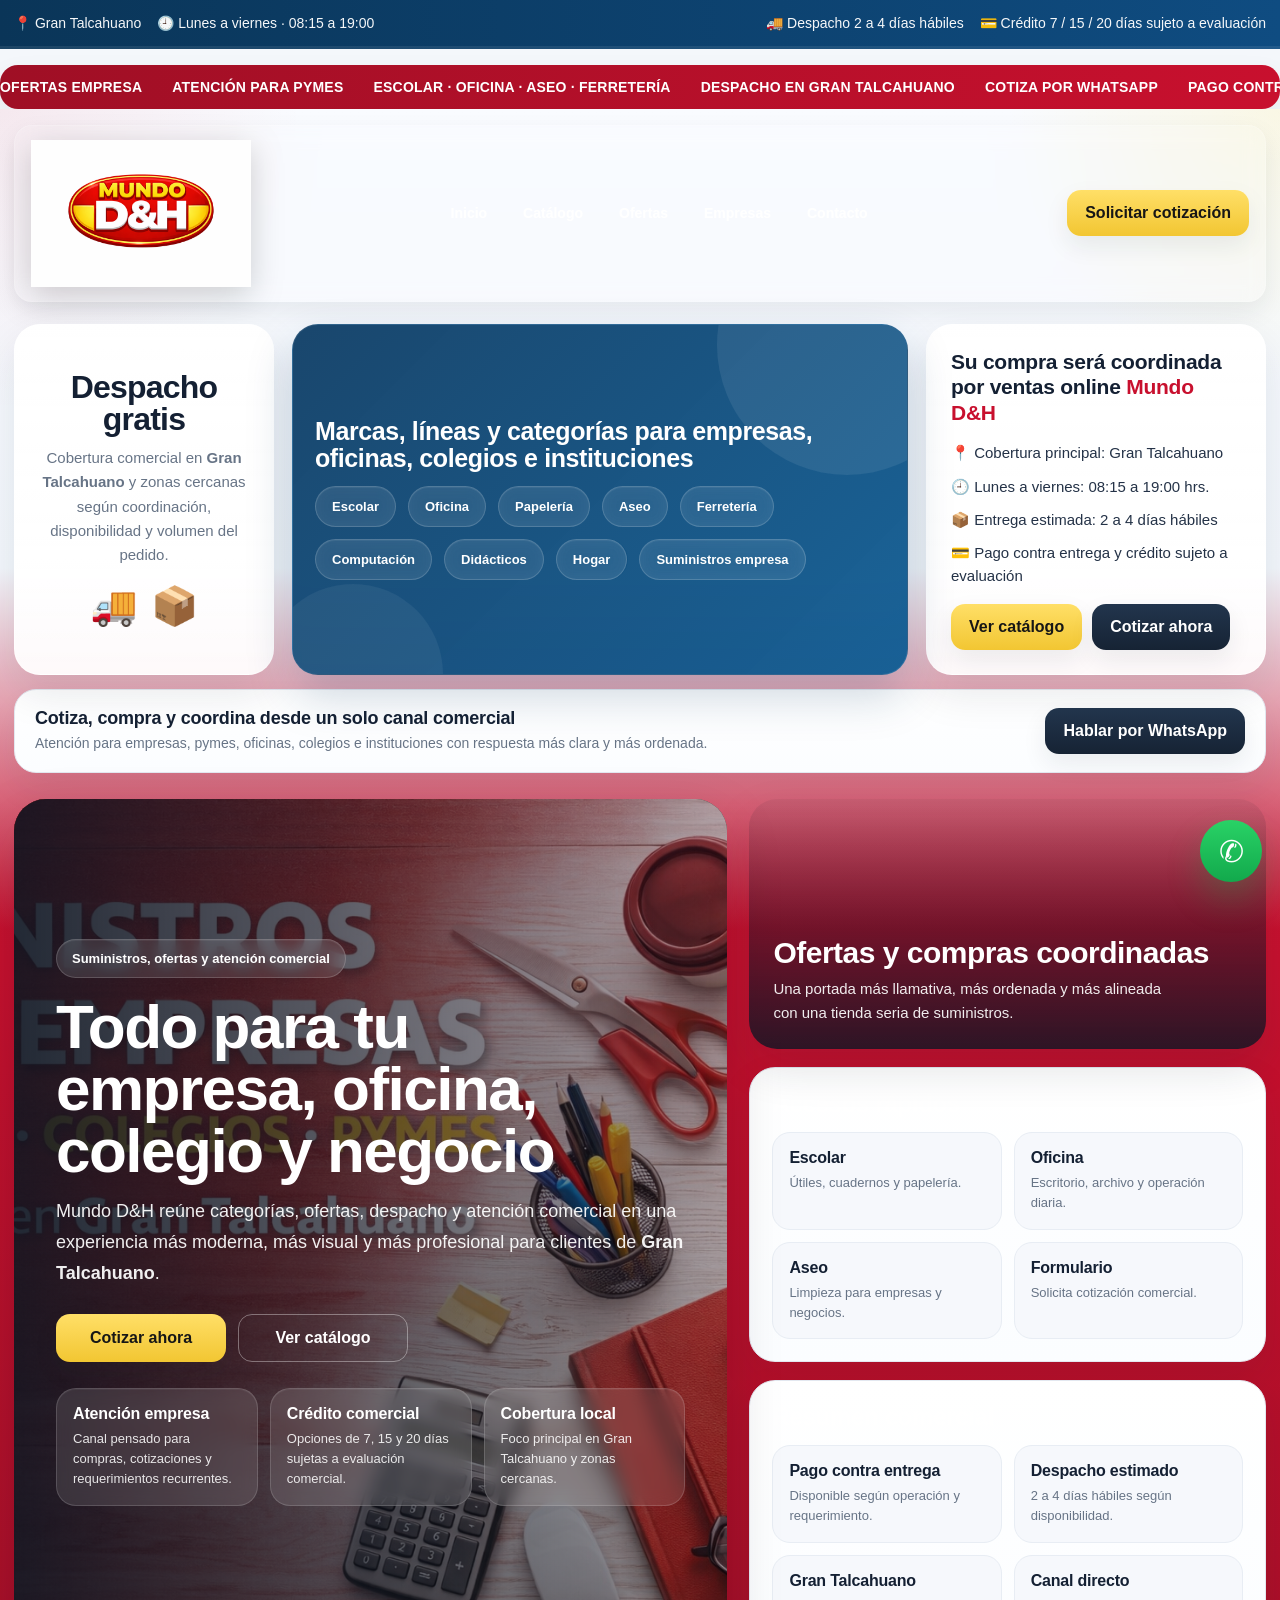
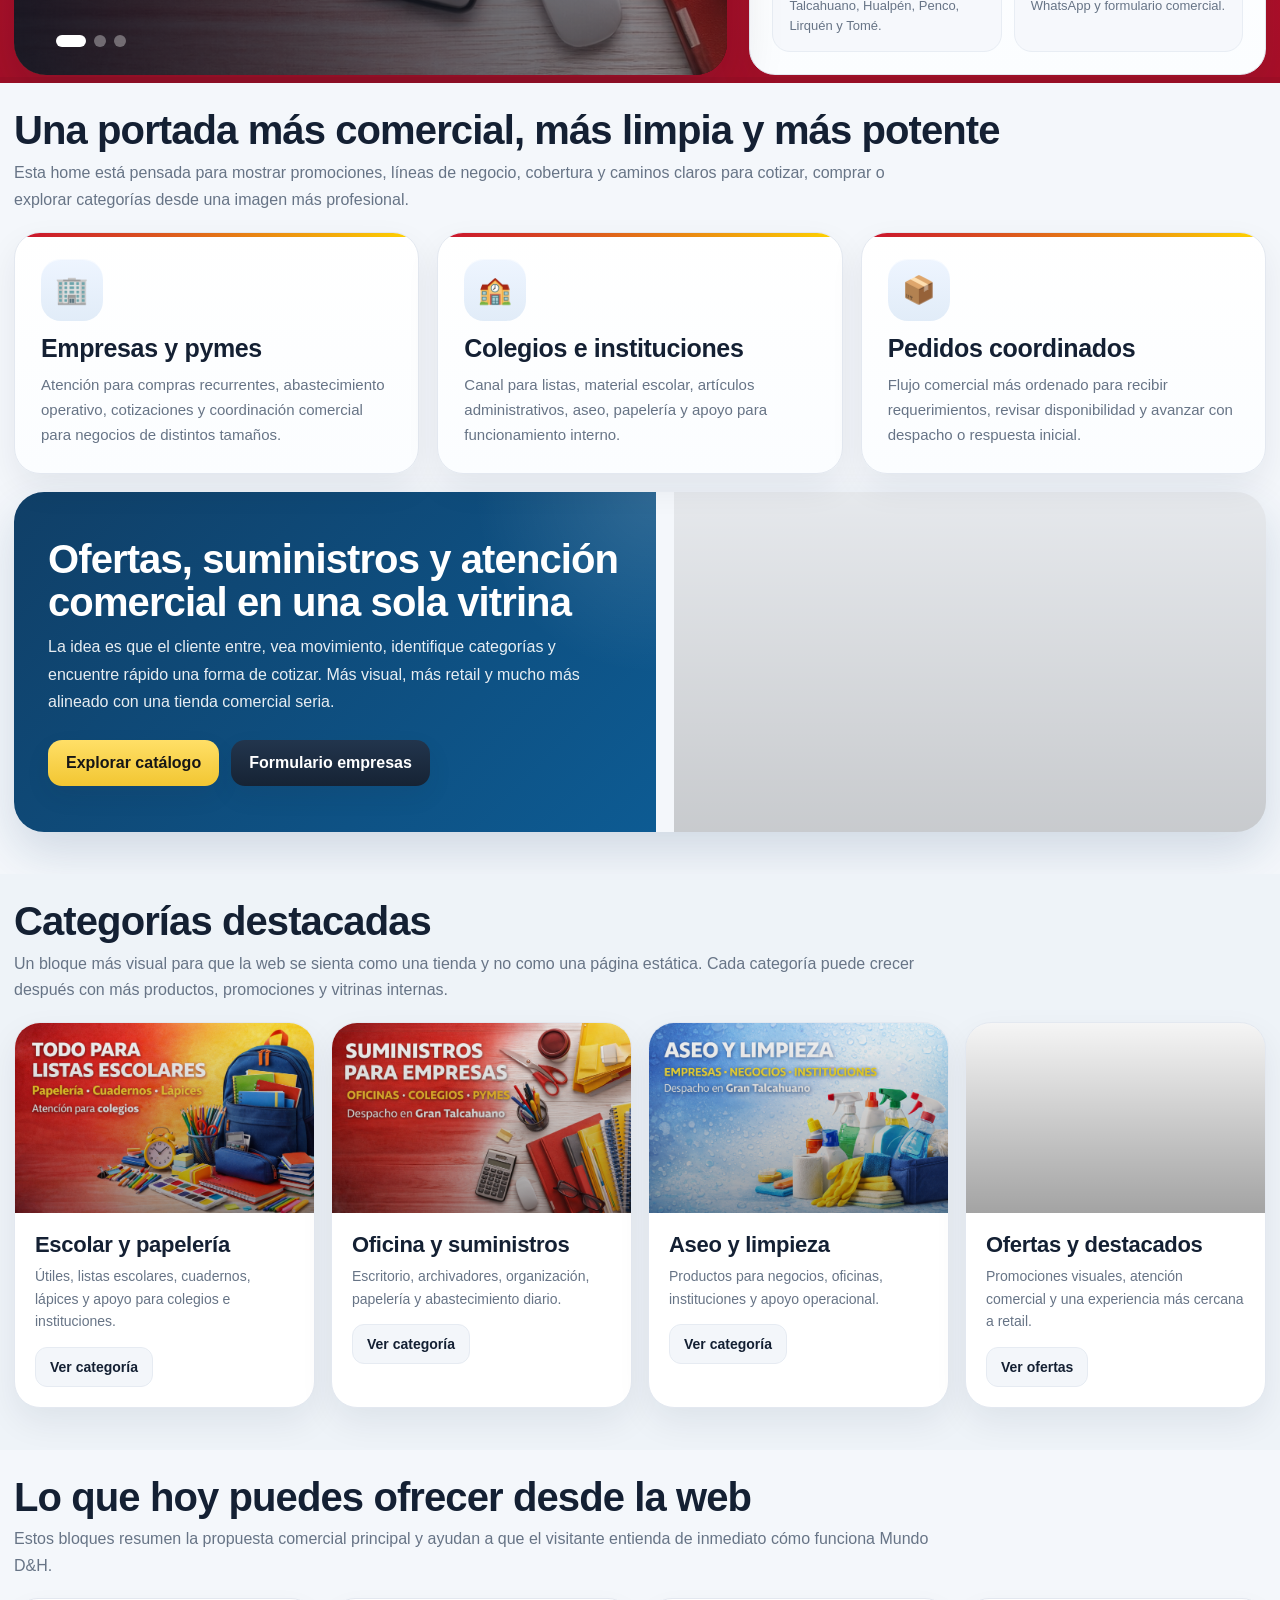
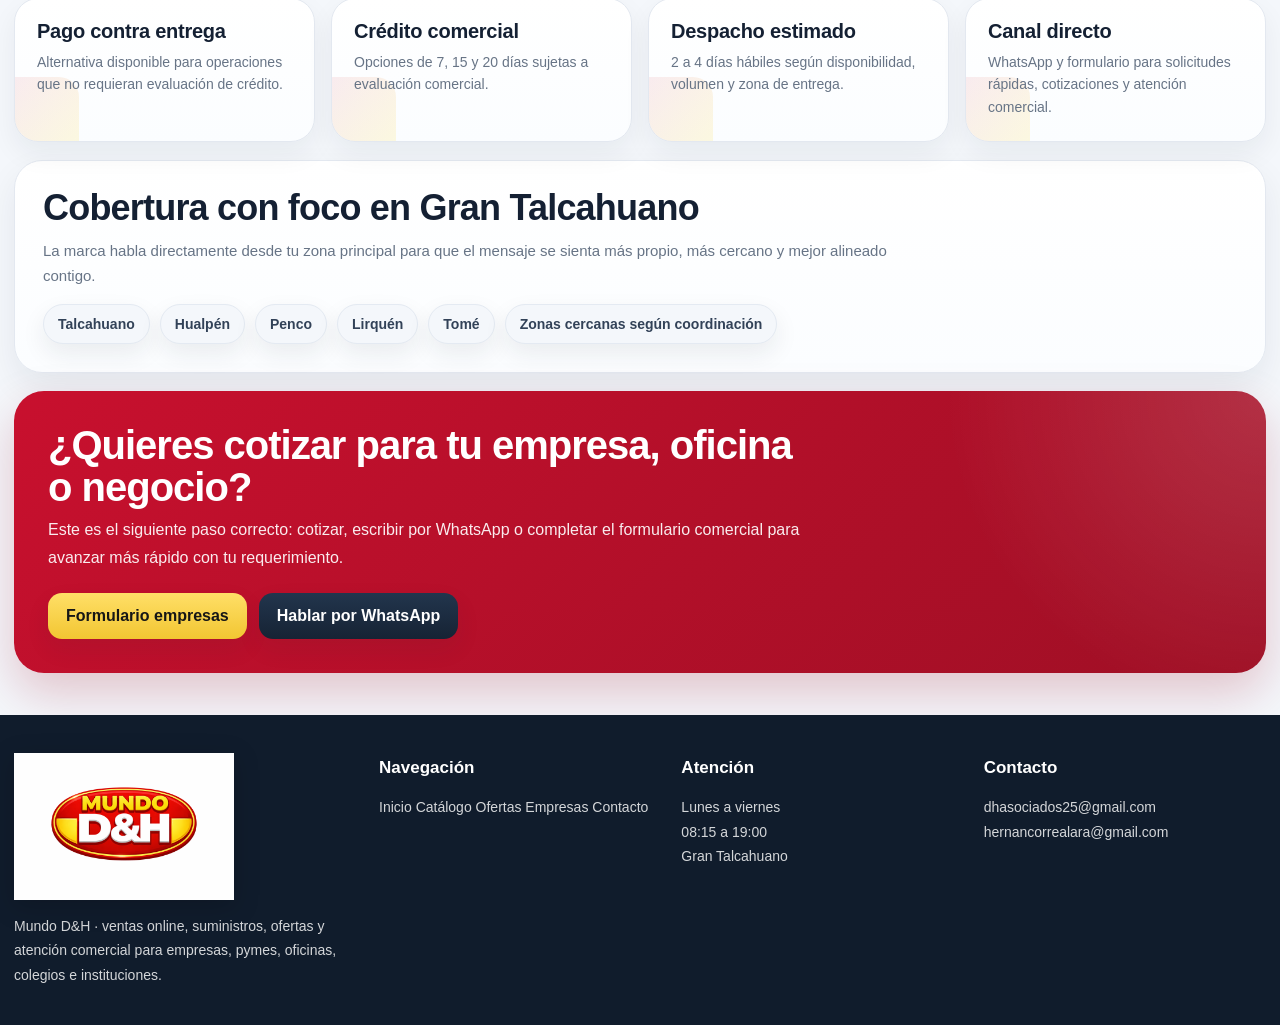
==== commit 6e53fff7: "Update index.html" ====
--- a/index.html
+++ b/index.html
@@ -12,20 +12,99 @@
   <link rel="stylesheet" href="style.css" />
 
   <style>
+    :root{
+      --glass: rgba(255,255,255,.10);
+      --glass-line: rgba(255,255,255,.18);
+      --hero-dark: #0b1421;
+      --card-radius: 26px;
+      --soft-bg: #f6f8fc;
+      --soft-line: #e8edf4;
+      --deep-blue: #103f67;
+      --deep-blue-2: #0d5b93;
+      --red-dark: #9f0f25;
+    }
+
+    .topbar{
+      position:relative;
+      z-index:10;
+    }
+
+    .offers-strip{
+      margin-top:16px;
+      border-radius:18px;
+      overflow:hidden;
+      background:linear-gradient(90deg, #9f0f25 0%, #c8102e 100%);
+      color:#fff;
+      box-shadow:var(--shadow-soft);
+    }
+
+    .offers-track{
+      display:inline-flex;
+      align-items:center;
+      gap:30px;
+      min-width:max-content;
+      padding:14px 0;
+      font-size:14px;
+      font-weight:800;
+      letter-spacing:.22px;
+      animation:homeTicker 24s linear infinite;
+    }
+
+    .offers-track span{
+      white-space:nowrap;
+    }
+
+    @keyframes homeTicker{
+      from{transform:translateX(0)}
+      to{transform:translateX(-50%)}
+    }
+
+    .header{
+      position:relative;
+      overflow:hidden;
+      padding-bottom:8px;
+    }
+
+    .header::before{
+      content:"";
+      position:absolute;
+      inset:0 0 auto 0;
+      height:820px;
+      background:
+        radial-gradient(circle at top right, rgba(255,212,0,.10), transparent 18%),
+        radial-gradient(circle at top left, rgba(200,16,46,.08), transparent 20%),
+        linear-gradient(180deg, #f9fbff 0%, #f3f7fc 56%, rgba(243,247,252,0) 100%);
+      pointer-events:none;
+      z-index:0;
+    }
+
+    .header > *{
+      position:relative;
+      z-index:1;
+    }
+
+    .nav{
+      backdrop-filter: blur(10px);
+    }
+
     .top-commerce-band{
       margin-top:22px;
       display:grid;
-      grid-template-columns:280px 1fr 360px;
+      grid-template-columns:260px 1fr 340px;
       gap:18px;
       align-items:stretch;
     }
 
+    .shipping-card,
+    .sales-room-card{
+      background:linear-gradient(180deg, rgba(255,255,255,.98), rgba(255,255,255,.92));
+      border:1px solid rgba(255,255,255,.46);
+      border-radius:var(--card-radius);
+      box-shadow:0 18px 42px rgba(17,27,45,.10);
+    }
+
     .shipping-card{
-      background:linear-gradient(180deg, rgba(255,255,255,.94), rgba(255,255,255,.86));
-      border:1px solid rgba(255,255,255,.35);
-      border-radius:24px;
-      box-shadow:var(--shadow);
-      padding:22px;
+      padding:24px;
       display:flex;
       flex-direction:column;
       justify-content:center;
@@ -33,16 +112,17 @@
     }
 
     .shipping-card h3{
-      margin:0 0 12px;
-      font-size:30px;
+      margin:0 0 10px;
+      font-size:32px;
       line-height:1.02;
       color:var(--ink);
+      letter-spacing:-.8px;
     }
 
     .shipping-card p{
       margin:0;
       color:var(--muted);
-      line-height:1.6;
+      line-height:1.62;
       font-size:15px;
     }
 
@@ -51,27 +131,56 @@
       justify-content:center;
       align-items:center;
       gap:14px;
-      margin-top:14px;
+      margin-top:16px;
       font-size:38px;
     }
 
     .brands-showcase{
+      position:relative;
+      background:
+        linear-gradient(135deg, rgba(16,63,103,.96) 0%, rgba(13,91,147,.95) 100%);
+      border:1px solid rgba(255,255,255,.10);
+      border-radius:var(--card-radius);
+      box-shadow:0 20px 46px rgba(16,63,103,.22);
+      padding:22px;
+      overflow:hidden;
+      color:#fff;
+    }
+
+    .brands-showcase::before{
+      content:"";
+      position:absolute;
+      width:260px;
+      height:260px;
+      top:-110px;
+      right:-70px;
+      border-radius:50%;
       background:rgba(255,255,255,.08);
-      border:1px solid rgba(255,255,255,.14);
-      border-radius:24px;
-      box-shadow:var(--shadow);
-      padding:18px 20px;
-      backdrop-filter:blur(6px);
-      display:flex;
-      flex-direction:column;
-      justify-content:center;
+    }
+
+    .brands-showcase::after{
+      content:"";
+      position:absolute;
+      width:180px;
+      height:180px;
+      bottom:-90px;
+      left:-30px;
+      border-radius:50%;
+      background:rgba(255,255,255,.06);
+    }
+
+    .brands-showcase > *{
+      position:relative;
+      z-index:1;
     }
 
     .brands-showcase h3{
       margin:0 0 14px;
       color:#fff;
-      font-size:24px;
+      font-size:25px;
       line-height:1.08;
+      letter-spacing:-.4px;
+      max-width:650px;
     }
 
     .brands-row{
@@ -84,20 +193,17 @@
     .brand-pill{
       padding:12px 16px;
       border-radius:999px;
-      background:rgba(255,255,255,.14);
-      border:1px solid rgba(255,255,255,.18);
+      background:rgba(255,255,255,.12);
+      border:1px solid rgba(255,255,255,.16);
       color:#fff;
-      font-size:14px;
+      font-size:13px;
       font-weight:800;
-      backdrop-filter:blur(6px);
+      backdrop-filter:blur(8px);
+      box-shadow:inset 0 1px 0 rgba(255,255,255,.06);
     }
 
     .sales-room-card{
-      background:linear-gradient(180deg, rgba(255,255,255,.96), rgba(255,255,255,.90));
-      border:1px solid rgba(255,255,255,.34);
-      border-radius:24px;
-      box-shadow:var(--shadow);
-      padding:22px;
+      padding:24px;
       display:flex;
       flex-direction:column;
       justify-content:space-between;
@@ -106,9 +212,10 @@
 
     .sales-room-card h3{
       margin:0;
-      font-size:20px;
-      line-height:1.2;
+      font-size:21px;
+      line-height:1.22;
       color:var(--ink);
+      letter-spacing:-.25px;
     }
 
     .sales-room-card strong{
@@ -134,11 +241,11 @@
 
     .sales-mini-bar{
       margin-top:14px;
-      background:#fff;
+      background:linear-gradient(180deg, #ffffff, #fbfdff);
       border:1px solid var(--line);
-      border-radius:18px;
-      box-shadow:var(--shadow-soft);
-      padding:16px 18px;
+      border-radius:22px;
+      box-shadow:0 14px 34px rgba(20,32,51,.08);
+      padding:18px 20px;
       display:flex;
       justify-content:space-between;
       align-items:center;
@@ -148,6 +255,7 @@
     .sales-mini-bar strong{
       color:var(--ink);
       font-size:18px;
+      letter-spacing:-.2px;
     }
 
     .sales-mini-bar span{
@@ -159,20 +267,21 @@
     }
 
     .home-hero{
-      margin-top:24px;
+      margin-top:26px;
       display:grid;
-      grid-template-columns:1.12fr .88fr;
+      grid-template-columns:1.16fr .84fr;
       gap:22px;
       align-items:stretch;
     }
 
     .home-hero-main{
       position:relative;
-      min-height:520px;
-      border-radius:28px;
+      min-height:600px;
+      border-radius:32px;
       overflow:hidden;
-      box-shadow:var(--shadow);
+      box-shadow:0 22px 56px rgba(11,20,33,.18);
       background:#111;
+      isolation:isolate;
     }
 
     .hero-slider{
@@ -184,9 +293,10 @@
       position:absolute;
       inset:0;
       opacity:0;
-      transition:opacity .6s ease;
+      transition:opacity .7s ease;
       background-size:cover;
       background-position:center;
+      transform:scale(1.02);
     }
 
     .hero-slide.active{
@@ -198,8 +308,8 @@
       position:absolute;
       inset:0;
       background:
-        linear-gradient(90deg, rgba(11,20,33,.86) 0%, rgba(11,20,33,.62) 38%, rgba(11,20,33,.18) 100%),
-        linear-gradient(180deg, rgba(200,16,46,.08), rgba(0,0,0,.18));
+        linear-gradient(90deg, rgba(11,20,33,.90) 0%, rgba(11,20,33,.67) 42%, rgba(11,20,33,.26) 100%),
+        linear-gradient(180deg, rgba(200,16,46,.10), rgba(0,0,0,.20));
     }
 
     .hero-content{
@@ -209,9 +319,9 @@
       display:flex;
       flex-direction:column;
       justify-content:center;
-      padding:38px;
+      padding:48px 42px 78px;
       color:#fff;
-      max-width:760px;
+      max-width:790px;
     }
 
     .hero-badge-home{
@@ -219,30 +329,32 @@
       align-items:center;
       gap:8px;
       width:max-content;
-      padding:10px 14px;
+      padding:11px 15px;
       border-radius:999px;
-      background:rgba(255,255,255,.12);
-      border:1px solid rgba(255,255,255,.18);
+      background:rgba(255,255,255,.11);
+      border:1px solid rgba(255,255,255,.17);
       color:#fff;
       font-size:13px;
       font-weight:800;
       margin-bottom:18px;
-      backdrop-filter:blur(6px);
+      backdrop-filter:blur(8px);
+      box-shadow:inset 0 1px 0 rgba(255,255,255,.06);
     }
 
     .hero-content h1{
       margin:0 0 14px;
-      font-size:56px;
-      line-height:1.02;
-      letter-spacing:-1.2px;
-      max-width:720px;
+      font-size:62px;
+      line-height:1;
+      letter-spacing:-1.5px;
+      max-width:760px;
+      text-wrap:balance;
     }
 
     .hero-content p{
       margin:0;
       color:rgba(255,255,255,.93);
       font-size:18px;
-      line-height:1.7;
+      line-height:1.74;
       max-width:660px;
     }
 
@@ -253,19 +365,25 @@
       margin-top:24px;
     }
 
+    .hero-actions-home .btn{
+      min-width:170px;
+      justify-content:center;
+    }
+
     .hero-mini-points{
       display:grid;
       grid-template-columns:repeat(3, 1fr);
       gap:12px;
-      margin-top:24px;
+      margin-top:26px;
     }
 
     .hero-mini-point{
-      background:rgba(255,255,255,.12);
-      border:1px solid rgba(255,255,255,.16);
-      border-radius:18px;
+      background:rgba(255,255,255,.11);
+      border:1px solid rgba(255,255,255,.15);
+      border-radius:20px;
       padding:16px;
-      backdrop-filter:blur(6px);
+      backdrop-filter:blur(8px);
+      box-shadow:inset 0 1px 0 rgba(255,255,255,.05);
     }
 
     .hero-mini-point strong{
@@ -273,18 +391,19 @@
       margin-bottom:6px;
       font-size:16px;
       color:#fff;
+      letter-spacing:-.15px;
     }
 
     .hero-mini-point span{
       color:rgba(255,255,255,.88);
-      font-size:14px;
+      font-size:13px;
       line-height:1.55;
     }
 
     .hero-dots{
       position:absolute;
-      left:38px;
-      bottom:24px;
+      left:42px;
+      bottom:28px;
       z-index:3;
       display:flex;
       gap:8px;
@@ -295,11 +414,13 @@
       height:12px;
       border-radius:999px;
       border:0;
-      background:rgba(255,255,255,.36);
+      background:rgba(255,255,255,.34);
       cursor:pointer;
+      transition:.2s ease;
     }
 
     .hero-dot.active{
+      width:30px;
       background:#fff;
     }
 
@@ -311,23 +432,25 @@
 
     .side-offer-card{
       position:relative;
-      min-height:240px;
-      border-radius:24px;
+      min-height:250px;
+      border-radius:28px;
       overflow:hidden;
-      box-shadow:var(--shadow);
+      box-shadow:0 18px 44px rgba(20,32,51,.14);
       display:flex;
       align-items:flex-end;
-      padding:22px;
+      padding:24px;
       color:#fff;
       background-size:cover;
       background-position:center;
+      isolation:isolate;
     }
 
     .side-offer-card::before{
       content:"";
       position:absolute;
       inset:0;
-      background:linear-gradient(180deg, rgba(12,22,36,.10), rgba(12,22,36,.82));
+      background:linear-gradient(180deg, rgba(12,22,36,.08), rgba(12,22,36,.82));
+      z-index:0;
     }
 
     .side-offer-card > *{
@@ -337,29 +460,31 @@
 
     .side-offer-card h3{
       margin:0 0 8px;
-      font-size:28px;
-      line-height:1.05;
+      font-size:30px;
+      line-height:1.03;
+      letter-spacing:-.5px;
     }
 
     .side-offer-card p{
       margin:0;
       color:rgba(255,255,255,.92);
       font-size:15px;
-      line-height:1.6;
+      line-height:1.62;
       max-width:400px;
     }
 
     .quick-links-card{
-      background:#fff;
+      background:linear-gradient(180deg, #fff, #fbfdff);
       border:1px solid var(--line);
-      border-radius:24px;
-      box-shadow:var(--shadow-soft);
+      border-radius:26px;
+      box-shadow:0 14px 36px rgba(20,32,51,.08);
       padding:22px;
     }
 
     .quick-links-card h3{
       margin:0 0 14px;
       font-size:24px;
+      letter-spacing:-.3px;
     }
 
     .quick-links-grid{
@@ -374,55 +499,32 @@
       gap:6px;
       padding:16px;
       border-radius:18px;
-      background:#f7f9fc;
-      border:1px solid #e7edf4;
+      background:var(--soft-bg);
+      border:1px solid var(--soft-line);
       transition:.18s ease;
+      text-decoration:none;
     }
 
     .quick-link:hover{
       transform:translateY(-2px);
-      box-shadow:0 12px 22px rgba(20,32,51,.08);
+      box-shadow:0 14px 26px rgba(20,32,51,.08);
+      background:#fff;
     }
 
     .quick-link strong{
       font-size:16px;
       color:var(--ink);
+      letter-spacing:-.2px;
     }
 
     .quick-link span{
       font-size:13px;
       color:var(--muted);
-      line-height:1.5;
-    }
-
-    .offers-strip{
-      margin-top:22px;
-      border-radius:18px;
-      overflow:hidden;
-      background:#9f0f25;
-      color:#fff;
-      box-shadow:var(--shadow-soft);
-    }
-
-    .offers-track{
-      display:inline-flex;
-      align-items:center;
-      gap:28px;
-      min-width:max-content;
-      padding:14px 0;
-      font-size:14px;
-      font-weight:800;
-      letter-spacing:.2px;
-      animation:homeTicker 22s linear infinite;
-    }
-
-    .offers-track span{
-      white-space:nowrap;
-    }
-
-    @keyframes homeTicker{
-      from{transform:translateX(0)}
-      to{transform:translateX(-50%)}
+      line-height:1.52;
+    }
+
+    .section{
+      padding-top:26px;
     }
 
     .section-title-home{
@@ -431,14 +533,15 @@
 
     .section-title-home h2{
       margin:0 0 8px;
-      font-size:36px;
-      letter-spacing:-.6px;
+      font-size:40px;
+      letter-spacing:-.9px;
+      line-height:1.06;
     }
 
     .section-title-home p{
       margin:0;
       color:var(--muted);
-      line-height:1.65;
+      line-height:1.68;
       font-size:16px;
       max-width:920px;
     }
@@ -451,60 +554,74 @@
     }
 
     .home-card{
-      background:#fff;
+      position:relative;
+      background:linear-gradient(180deg, #fff, #fbfdff);
       border:1px solid var(--line);
-      border-radius:24px;
-      box-shadow:var(--shadow-soft);
-      padding:24px;
+      border-radius:26px;
+      box-shadow:0 14px 34px rgba(20,32,51,.07);
+      padding:26px;
       transition:.18s ease;
+      overflow:hidden;
+    }
+
+    .home-card::before{
+      content:"";
+      position:absolute;
+      top:0;
+      left:0;
+      right:0;
+      height:4px;
+      background:linear-gradient(90deg, #c8102e, #ffd400);
     }
 
     .home-card:hover{
-      transform:translateY(-3px);
-      box-shadow:0 16px 30px rgba(20,32,51,.12);
+      transform:translateY(-4px);
+      box-shadow:0 18px 34px rgba(20,32,51,.12);
     }
 
     .home-card-icon{
-      width:60px;
-      height:60px;
-      border-radius:18px;
+      width:62px;
+      height:62px;
+      border-radius:20px;
       display:grid;
       place-items:center;
-      font-size:26px;
-      background:linear-gradient(180deg, #eef5ff, #e2edf9);
+      font-size:27px;
+      background:linear-gradient(180deg, #eef5ff, #e1ecf8);
       margin-bottom:14px;
+      box-shadow:inset 0 1px 0 rgba(255,255,255,.55);
     }
 
     .home-card h3{
       margin:0 0 10px;
-      font-size:24px;
+      font-size:25px;
       line-height:1.08;
+      letter-spacing:-.35px;
     }
 
     .home-card p{
       margin:0;
       color:var(--muted);
-      line-height:1.65;
+      line-height:1.68;
       font-size:15px;
     }
 
     .promo-banner-home{
       margin-top:18px;
       display:grid;
-      grid-template-columns:1.08fr .92fr;
+      grid-template-columns:1.04fr .96fr;
       gap:18px;
       align-items:stretch;
-      border-radius:28px;
+      border-radius:30px;
       overflow:hidden;
-      box-shadow:var(--shadow);
+      box-shadow:0 20px 48px rgba(16,63,103,.16);
     }
 
     .promo-banner-copy{
       background:
         radial-gradient(circle at right top, rgba(255,255,255,.14), transparent 25%),
-        linear-gradient(135deg, #0f4c81 0%, #133d61 100%);
+        linear-gradient(135deg, #103f67 0%, #0d5b93 100%);
       color:#fff;
-      padding:30px;
+      padding:34px;
       display:flex;
       flex-direction:column;
       justify-content:center;
@@ -512,19 +629,21 @@
 
     .promo-banner-copy h2{
       margin:0 0 10px;
-      font-size:38px;
-      line-height:1.08;
+      font-size:40px;
+      line-height:1.06;
+      letter-spacing:-.9px;
     }
 
     .promo-banner-copy p{
       margin:0;
       color:rgba(255,255,255,.90);
       font-size:16px;
-      line-height:1.7;
+      line-height:1.72;
+      max-width:640px;
     }
 
     .promo-banner-image{
-      min-height:320px;
+      min-height:340px;
       background:url("./assets/banner-ofertas.jpg") center/cover no-repeat;
       position:relative;
     }
@@ -533,7 +652,7 @@
       content:"";
       position:absolute;
       inset:0;
-      background:linear-gradient(180deg, rgba(0,0,0,.08), rgba(0,0,0,.16));
+      background:linear-gradient(180deg, rgba(0,0,0,.06), rgba(0,0,0,.18));
     }
 
     .home-category-grid{
@@ -546,19 +665,19 @@
     .home-category{
       background:#fff;
       border:1px solid var(--line);
-      border-radius:24px;
-      box-shadow:var(--shadow-soft);
+      border-radius:26px;
+      box-shadow:0 14px 34px rgba(20,32,51,.07);
       overflow:hidden;
       transition:.18s ease;
     }
 
     .home-category:hover{
-      transform:translateY(-3px);
-      box-shadow:0 16px 30px rgba(20,32,51,.12);
+      transform:translateY(-4px);
+      box-shadow:0 18px 34px rgba(20,32,51,.12);
     }
 
     .home-category-image{
-      height:180px;
+      height:190px;
       position:relative;
       background-size:cover;
       background-position:center;
@@ -568,7 +687,7 @@
       content:"";
       position:absolute;
       inset:0;
-      background:linear-gradient(180deg, rgba(0,0,0,.05), rgba(0,0,0,.36));
+      background:linear-gradient(180deg, rgba(0,0,0,.04), rgba(0,0,0,.36));
     }
 
     .home-category-body{
@@ -580,12 +699,13 @@
       font-size:22px;
       line-height:1.08;
       color:var(--ink);
+      letter-spacing:-.3px;
     }
 
     .home-category-body p{
       margin:0 0 14px;
       color:var(--muted);
-      line-height:1.6;
+      line-height:1.62;
       font-size:14px;
     }
 
@@ -600,6 +720,13 @@
       color:var(--ink);
       font-size:14px;
       font-weight:800;
+      text-decoration:none;
+      transition:.18s ease;
+    }
+
+    .home-category-body a:hover{
+      background:#fff;
+      box-shadow:0 10px 18px rgba(20,32,51,.06);
     }
 
     .offer-box-row{
@@ -610,11 +737,23 @@
     }
 
     .offer-box{
-      background:#fff;
+      position:relative;
+      background:linear-gradient(180deg, #fff, #fbfdff);
       border:1px solid var(--line);
-      border-radius:22px;
-      box-shadow:var(--shadow-soft);
+      border-radius:24px;
+      box-shadow:0 12px 28px rgba(20,32,51,.06);
       padding:22px;
+      overflow:hidden;
+    }
+
+    .offer-box::before{
+      content:"";
+      position:absolute;
+      inset:auto auto 0 0;
+      width:64px;
+      height:64px;
+      border-radius:0 20px 0 0;
+      background:linear-gradient(135deg, rgba(200,16,46,.08), rgba(255,212,0,.12));
     }
 
     .offer-box strong{
@@ -623,34 +762,41 @@
       font-size:20px;
       line-height:1.08;
       color:var(--ink);
+      letter-spacing:-.25px;
+      position:relative;
+      z-index:1;
     }
 
     .offer-box span{
       color:var(--muted);
-      line-height:1.6;
+      line-height:1.62;
       font-size:14px;
+      position:relative;
+      z-index:1;
     }
 
     .zones-band{
       margin-top:18px;
-      background:#fff;
+      background:linear-gradient(180deg, #fff, #fbfdff);
       border:1px solid var(--line);
-      border-radius:24px;
-      box-shadow:var(--shadow-soft);
-      padding:26px;
+      border-radius:28px;
+      box-shadow:0 14px 34px rgba(20,32,51,.07);
+      padding:28px;
     }
 
     .zones-band h2{
       margin:0 0 10px;
-      font-size:34px;
+      font-size:36px;
       line-height:1.08;
+      letter-spacing:-.8px;
     }
 
     .zones-band p{
       margin:0 0 16px;
       color:var(--muted);
-      line-height:1.65;
+      line-height:1.68;
       font-size:15px;
+      max-width:900px;
     }
 
     .zones-list-home{
@@ -671,30 +817,32 @@
 
     .final-cta-home{
       margin-top:18px;
-      border-radius:26px;
+      border-radius:30px;
       background:
         radial-gradient(circle at right top, rgba(255,255,255,.14), transparent 25%),
         linear-gradient(135deg, #c8102e 0%, #9f0f25 100%);
       color:#fff;
-      padding:30px;
-      box-shadow:var(--shadow);
+      padding:34px;
+      box-shadow:0 20px 48px rgba(159,15,37,.22);
       display:flex;
       justify-content:space-between;
-      gap:20px;
+      gap:22px;
       align-items:center;
       flex-wrap:wrap;
     }
 
     .final-cta-home h2{
       margin:0 0 8px;
-      font-size:38px;
-      line-height:1.06;
+      font-size:40px;
+      line-height:1.04;
+      letter-spacing:-1px;
+      max-width:760px;
     }
 
     .final-cta-home p{
       margin:0;
       color:rgba(255,255,255,.92);
-      line-height:1.7;
+      line-height:1.72;
       font-size:16px;
       max-width:760px;
     }
@@ -703,6 +851,11 @@
       display:flex;
       gap:12px;
       flex-wrap:wrap;
+    }
+
+    .final-cta-actions .btn{
+      min-width:190px;
+      justify-content:center;
     }
 
     @media (max-width:1120px){
@@ -726,6 +879,10 @@
       .hero-mini-points{
         grid-template-columns:1fr;
       }
+
+      .hero-content h1{
+        font-size:52px;
+      }
     }
 
     @media (max-width:820px){
@@ -739,11 +896,11 @@
       }
 
       .home-hero-main{
-        min-height:520px;
+        min-height:560px;
       }
 
       .hero-content{
-        padding:24px;
+        padding:26px 24px 72px;
       }
 
       .hero-content h1{
@@ -751,7 +908,7 @@
       }
 
       .shipping-card h3{
-        font-size:24px;
+        font-size:25px;
       }
 
       .brands-showcase h3{
@@ -762,7 +919,7 @@
       .promo-banner-copy h2,
       .zones-band h2,
       .final-cta-home h2{
-        font-size:28px;
+        font-size:30px;
       }
 
       .sales-mini-bar{
@@ -773,6 +930,16 @@
       .hero-dots{
         left:24px;
         bottom:18px;
+      }
+
+      .quick-links-grid{
+        grid-template-columns:1fr;
+      }
+
+      .final-cta-actions .btn,
+      .hero-actions-home .btn{
+        min-width:unset;
+        width:100%;
       }
     }
   </style>
@@ -843,7 +1010,7 @@
         </div>
 
         <div class="brands-showcase">
-          <h3>Marcas, líneas y categorías con las que trabajará Mundo D&amp;H</h3>
+          <h3>Marcas, líneas y categorías para empresas, oficinas, colegios e instituciones</h3>
           <div class="brands-row">
             <div class="brand-pill">Escolar</div>
             <div class="brand-pill">Oficina</div>
@@ -879,8 +1046,8 @@
 
       <div class="sales-mini-bar">
         <div>
-          <strong>Cotiza, compra y coordina</strong>
-          <span>Canal directo para empresas, pymes, oficinas, colegios e instituciones.</span>
+          <strong>Cotiza, compra y coordina desde un solo canal comercial</strong>
+          <span>Atención para empresas, pymes, oficinas, colegios e instituciones con respuesta más clara y más ordenada.</span>
         </div>
 
         <button class="btn btn-dark" type="button" onclick="quickWhatsApp()">
@@ -901,9 +1068,8 @@
           <div class="hero-badge-home">Suministros, ofertas y atención comercial</div>
           <h1>Todo para tu empresa, oficina, colegio y negocio</h1>
           <p>
-            Mundo D&amp;H conecta ofertas, categorías, despacho y atención comercial para empresas,
-            pymes, oficinas, colegios e instituciones en <strong>Gran Talcahuano</strong>, con una
-            presentación más visual, más viva y mucho más comercial.
+            Mundo D&amp;H reúne categorías, ofertas, despacho y atención comercial en una experiencia
+            más moderna, más visual y más profesional para clientes de <strong>Gran Talcahuano</strong>.
           </p>
 
           <div class="hero-actions-home">
@@ -914,11 +1080,11 @@
           <div class="hero-mini-points">
             <div class="hero-mini-point">
               <strong>Atención empresa</strong>
-              <span>Canal para compras, cotizaciones y requerimientos recurrentes.</span>
+              <span>Canal pensado para compras, cotizaciones y requerimientos recurrentes.</span>
             </div>
             <div class="hero-mini-point">
               <strong>Crédito comercial</strong>
-              <span>7, 15 y 20 días sujeto a evaluación comercial.</span>
+              <span>Opciones de 7, 15 y 20 días sujetas a evaluación comercial.</span>
             </div>
             <div class="hero-mini-point">
               <strong>Cobertura local</strong>
@@ -934,7 +1100,7 @@
         <div class="side-offer-card" style='background-image:url("./assets/banner-ofertas.jpg");'>
           <div>
             <h3>Ofertas y compras coordinadas</h3>
-            <p>Una vitrina más comercial, más visual y más alineada con una tienda seria de suministros.</p>
+            <p>Una portada más llamativa, más ordenada y más alineada con una tienda seria de suministros.</p>
           </div>
         </div>
 
@@ -958,7 +1124,7 @@
 
             <a class="quick-link" href="empresas.html">
               <strong>Formulario</strong>
-              <span>Solicita cotización por WhatsApp.</span>
+              <span>Solicita cotización comercial.</span>
             </a>
           </div>
         </div>
@@ -983,7 +1149,7 @@
 
             <div class="quick-link">
               <strong>Canal directo</strong>
-              <span>Atención por WhatsApp y formulario comercial.</span>
+              <span>WhatsApp y formulario comercial.</span>
             </div>
           </div>
         </div>
@@ -995,10 +1161,10 @@
     <section class="section">
       <div class="wrap">
         <div class="section-title-home">
-          <h2>Una portada más comercial y más viva</h2>
+          <h2>Una portada más comercial, más limpia y más potente</h2>
           <p>
-            Esta home está pensada para mostrar promociones, líneas de negocio, foco territorial y caminos claros
-            para cotizar, comprar o explorar categorías.
+            Esta home está pensada para mostrar promociones, líneas de negocio, cobertura y caminos claros
+            para cotizar, comprar o explorar categorías desde una imagen más profesional.
           </p>
         </div>
 
@@ -1008,7 +1174,7 @@
             <h3>Empresas y pymes</h3>
             <p>
               Atención para compras recurrentes, abastecimiento operativo, cotizaciones y coordinación comercial
-              más directa para negocios de distintos tamaños.
+              para negocios de distintos tamaños.
             </p>
           </article>
 
@@ -1025,7 +1191,7 @@
             <div class="home-card-icon">📦</div>
             <h3>Pedidos coordinados</h3>
             <p>
-              Flujo comercial más ordenado para recibir requerimientos, validar disponibilidad y avanzar
+              Flujo comercial más ordenado para recibir requerimientos, revisar disponibilidad y avanzar
               con despacho o respuesta inicial.
             </p>
           </article>
@@ -1036,7 +1202,7 @@
             <h2>Ofertas, suministros y atención comercial en una sola vitrina</h2>
             <p>
               La idea es que el cliente entre, vea movimiento, identifique categorías y encuentre rápido
-              una forma de cotizar. Más visual, más retail y mucho más alineado con una tienda comercial real.
+              una forma de cotizar. Más visual, más retail y mucho más alineado con una tienda comercial seria.
             </p>
 
             <div class="hero-actions-home">
@@ -1135,8 +1301,8 @@
         <div class="zones-band" id="zonas">
           <h2>Cobertura con foco en Gran Talcahuano</h2>
           <p>
-            La marca habla directamente desde tu zona principal y no desde Gran Concepción, para que el mensaje
-            se sienta más propio y mejor alineado contigo.
+            La marca habla directamente desde tu zona principal para que el mensaje se sienta más propio,
+            más cercano y mejor alineado contigo.
           </p>
 
           <div class="zones-list-home">
@@ -1154,7 +1320,7 @@
             <h2>¿Quieres cotizar para tu empresa, oficina o negocio?</h2>
             <p>
               Este es el siguiente paso correcto: cotizar, escribir por WhatsApp o completar el formulario
-              comercial para avanzar más rápido.
+              comercial para avanzar más rápido con tu requerimiento.
             </p>
           </div>
 
@@ -1218,6 +1384,7 @@
         slides.forEach((_, index) => {
           const btn = document.createElement("button");
           btn.className = "hero-dot" + (index === current ? " active" : "");
+          btn.type = "button";
           btn.addEventListener("click", () => {
             goTo(index);
             restart();
@@ -1245,7 +1412,7 @@
 
       function restart(){
         clearInterval(timer);
-        timer = setInterval(next, 3500);
+        timer = setInterval(next, 3800);
       }
 
       show(0);
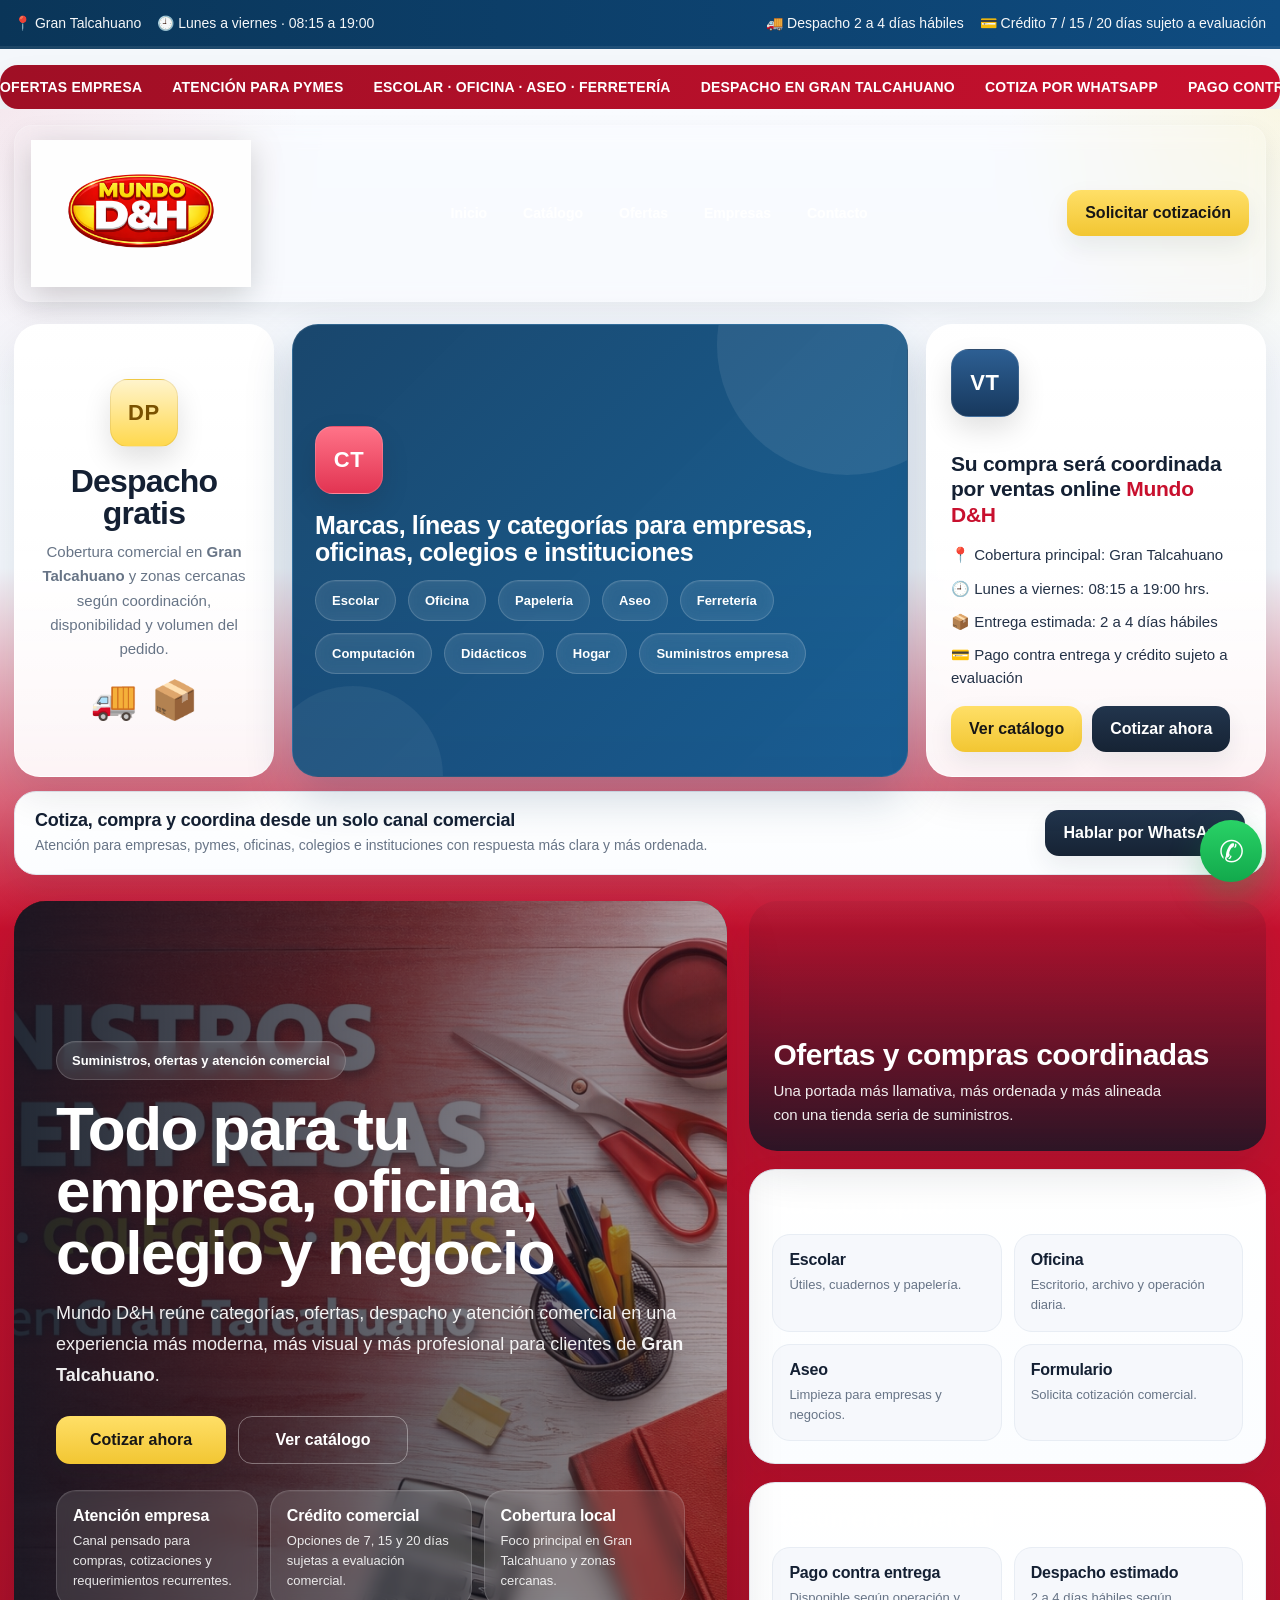
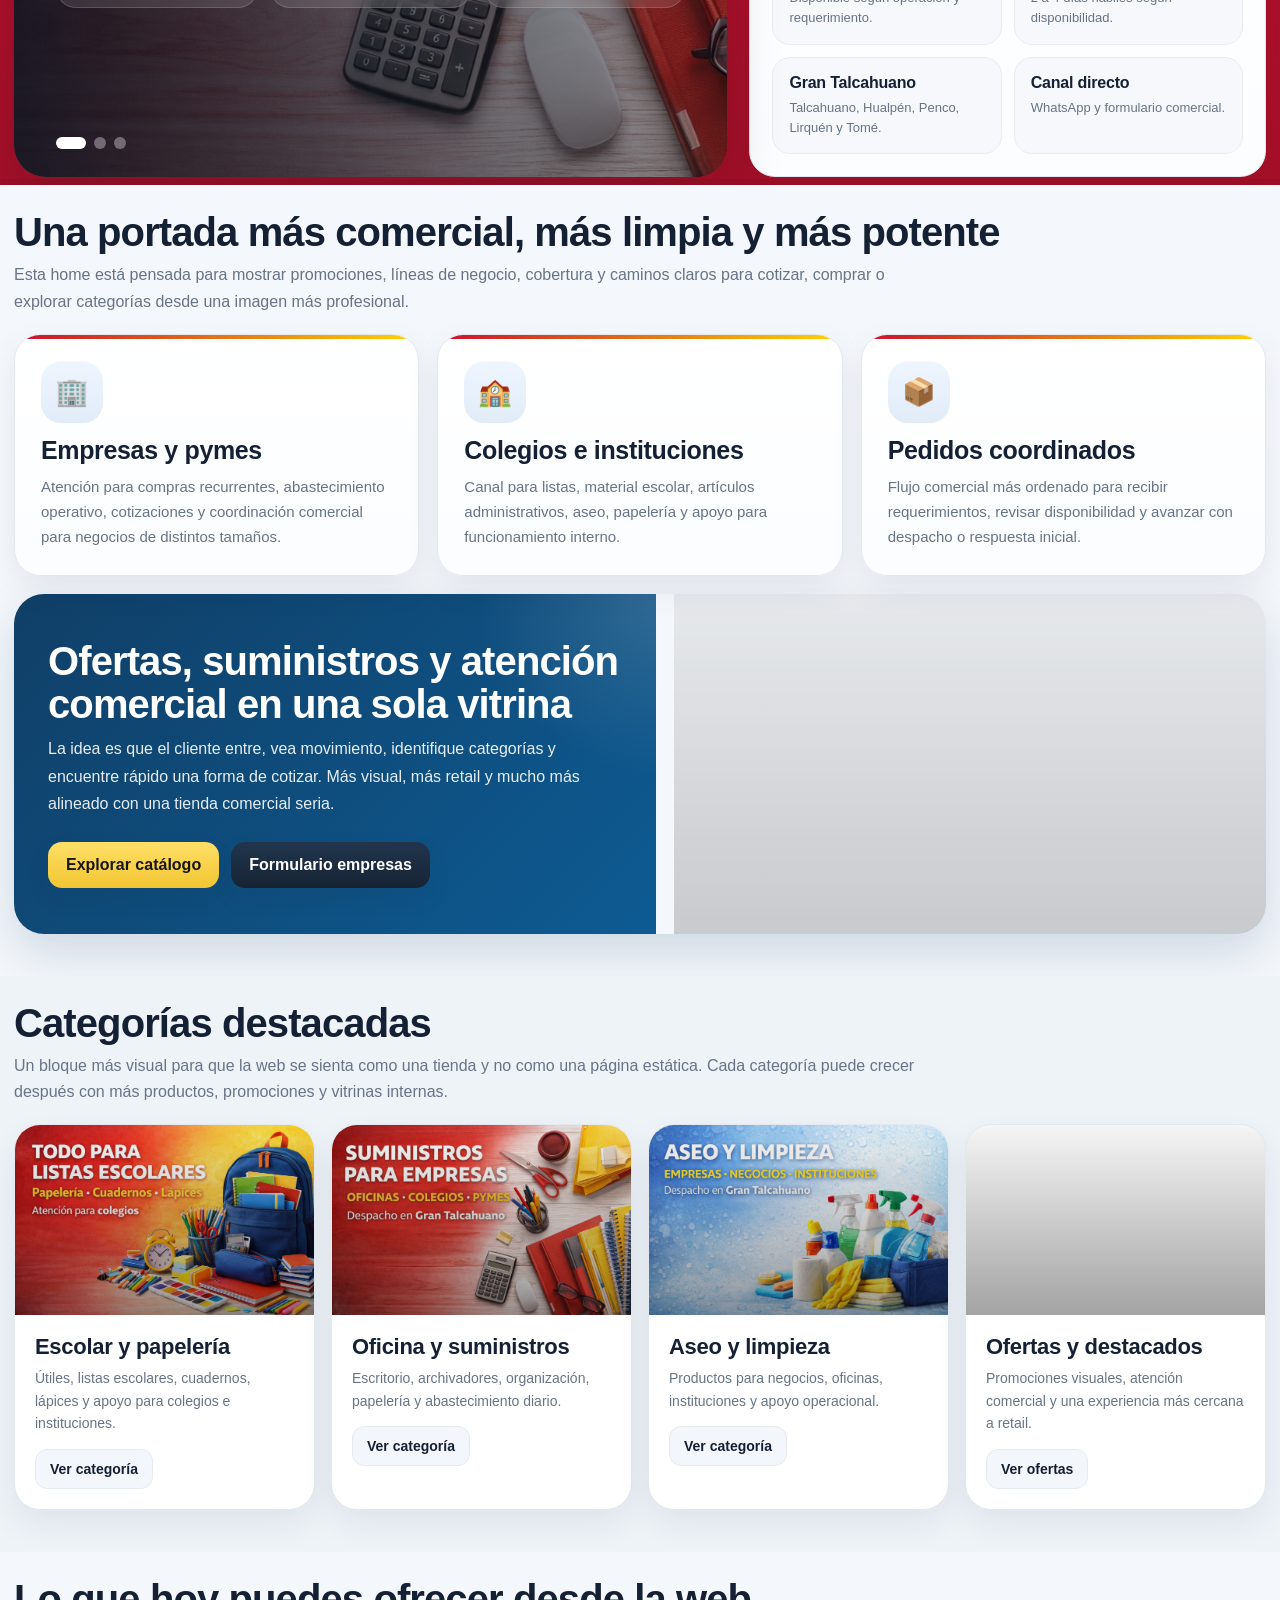
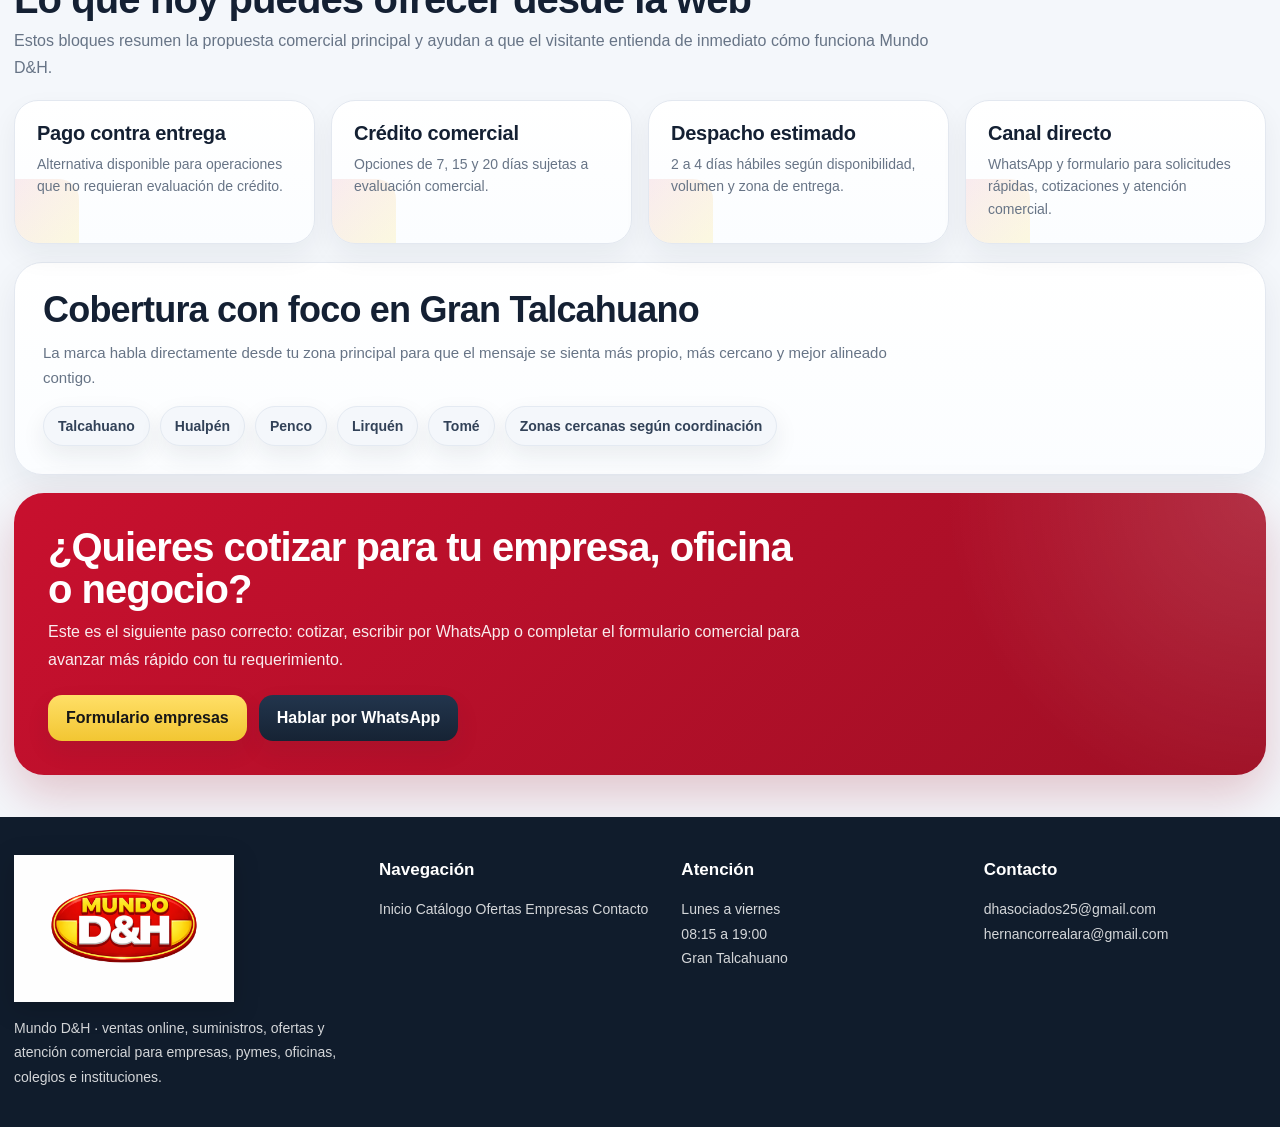
==== commit 1962662d: "Update index.html" ====
--- a/index.html
+++ b/index.html
@@ -109,6 +109,7 @@
       flex-direction:column;
       justify-content:center;
       text-align:center;
+      position:relative;
     }
 
     .shipping-card h3{
@@ -208,6 +209,7 @@
       flex-direction:column;
       justify-content:space-between;
       gap:16px;
+      position:relative;
     }
 
     .sales-room-card h3{
@@ -264,6 +266,41 @@
       line-height:1.55;
       display:block;
       margin-top:4px;
+    }
+
+    .info-card-badge{
+      width:68px;
+      height:68px;
+      border-radius:18px;
+      display:flex;
+      align-items:center;
+      justify-content:center;
+      margin:0 auto 18px;
+      font-size:22px;
+      font-weight:900;
+      letter-spacing:.6px;
+      box-shadow:0 12px 28px rgba(0,0,0,.12);
+      flex-shrink:0;
+    }
+
+    .info-card-badge.light{
+      background:linear-gradient(180deg, #fff4cc, #ffd84d);
+      color:#7a5200;
+      border:1px solid rgba(122,82,0,.12);
+    }
+
+    .info-card-badge.red{
+      background:linear-gradient(180deg, #ff7388, #e23452);
+      color:#fff;
+      border:1px solid rgba(255,255,255,.14);
+      margin-left:0;
+    }
+
+    .info-card-badge.blue{
+      background:linear-gradient(180deg, #2d5f93, #17385d);
+      color:#fff;
+      border:1px solid rgba(255,255,255,.10);
+      margin-left:0;
     }
 
     .home-hero{
@@ -941,6 +978,11 @@
         min-width:unset;
         width:100%;
       }
+
+      .info-card-badge.red,
+      .info-card-badge.blue{
+        margin-left:0;
+      }
     }
   </style>
 </head>
@@ -998,6 +1040,7 @@
     <div class="wrap">
       <section class="top-commerce-band">
         <div class="shipping-card">
+          <div class="info-card-badge light">DP</div>
           <h3>Despacho gratis</h3>
           <p>
             Cobertura comercial en <strong>Gran Talcahuano</strong> y zonas cercanas según coordinación,
@@ -1010,6 +1053,7 @@
         </div>
 
         <div class="brands-showcase">
+          <div class="info-card-badge red">CT</div>
           <h3>Marcas, líneas y categorías para empresas, oficinas, colegios e instituciones</h3>
           <div class="brands-row">
             <div class="brand-pill">Escolar</div>
@@ -1025,6 +1069,8 @@
         </div>
 
         <div class="sales-room-card">
+          <div class="info-card-badge blue">VT</div>
+
           <h3>
             Su compra será coordinada por ventas online
             <strong>Mundo D&amp;H</strong>
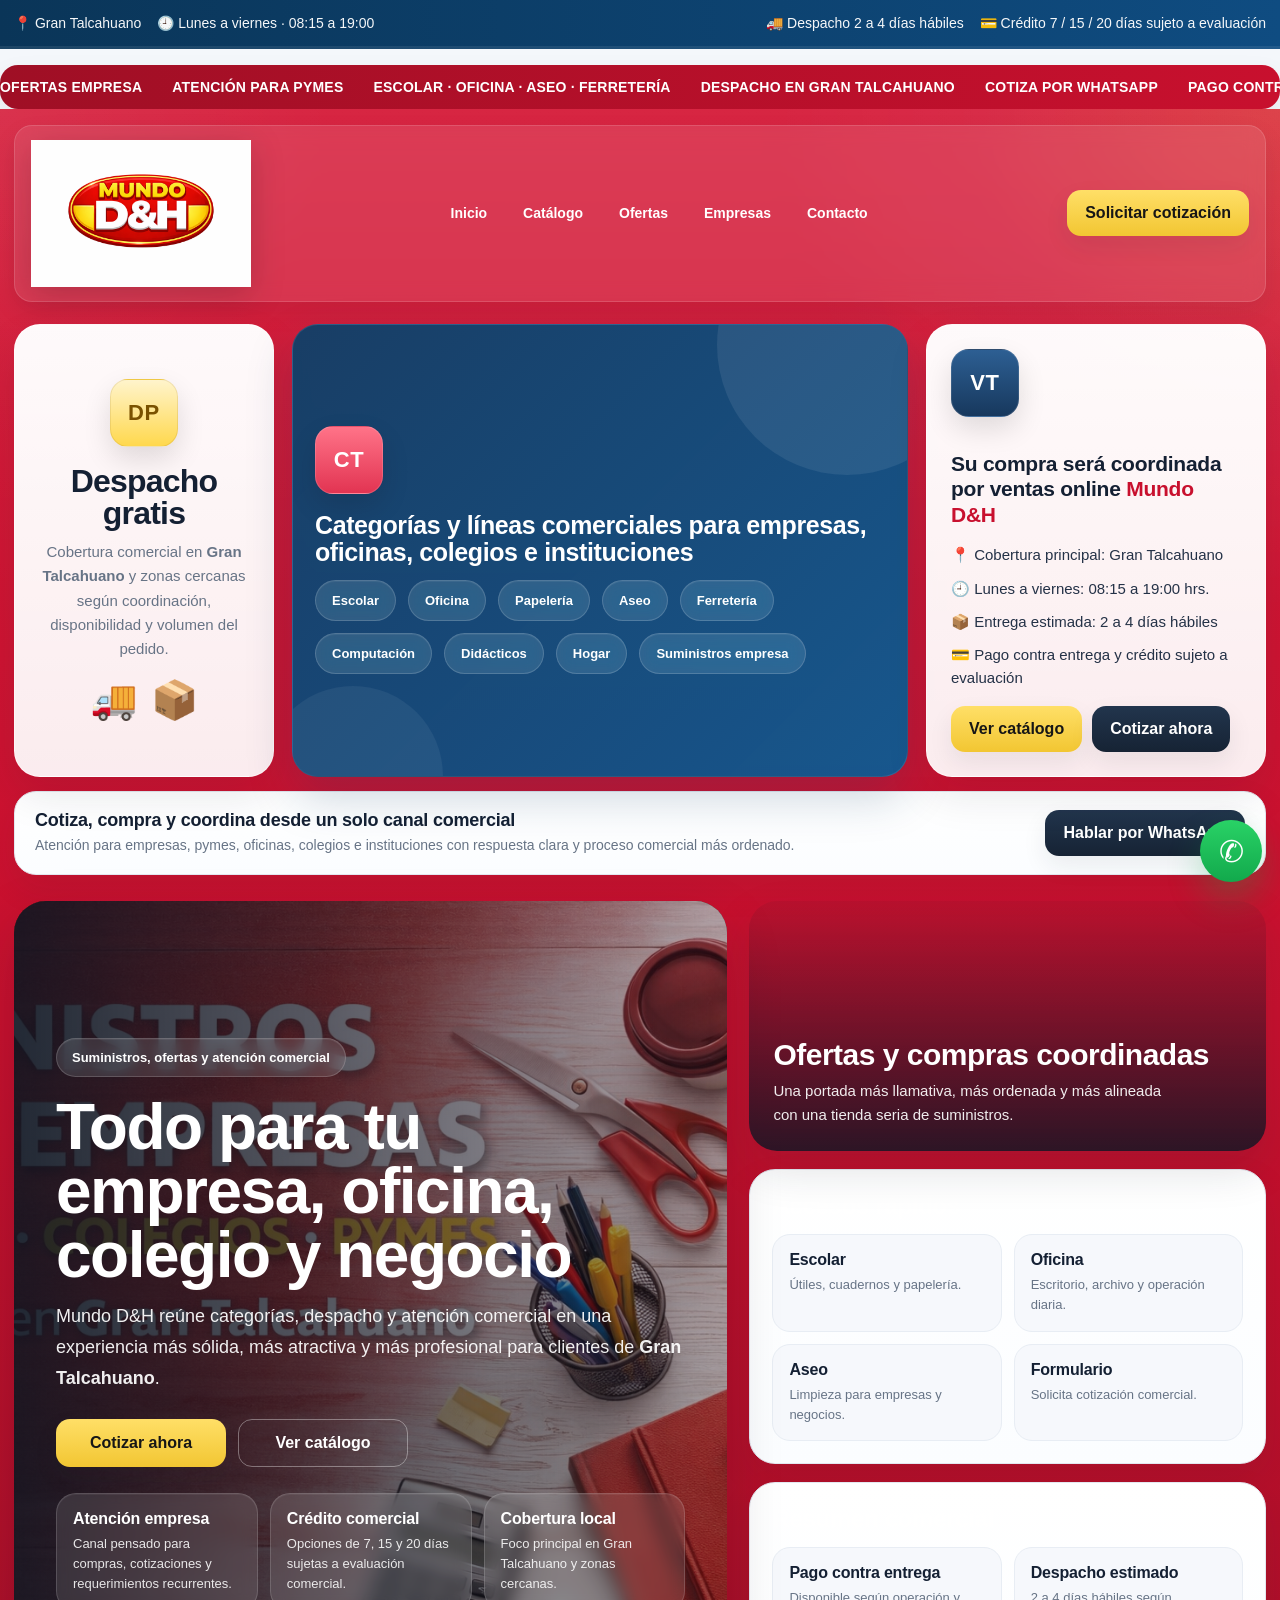
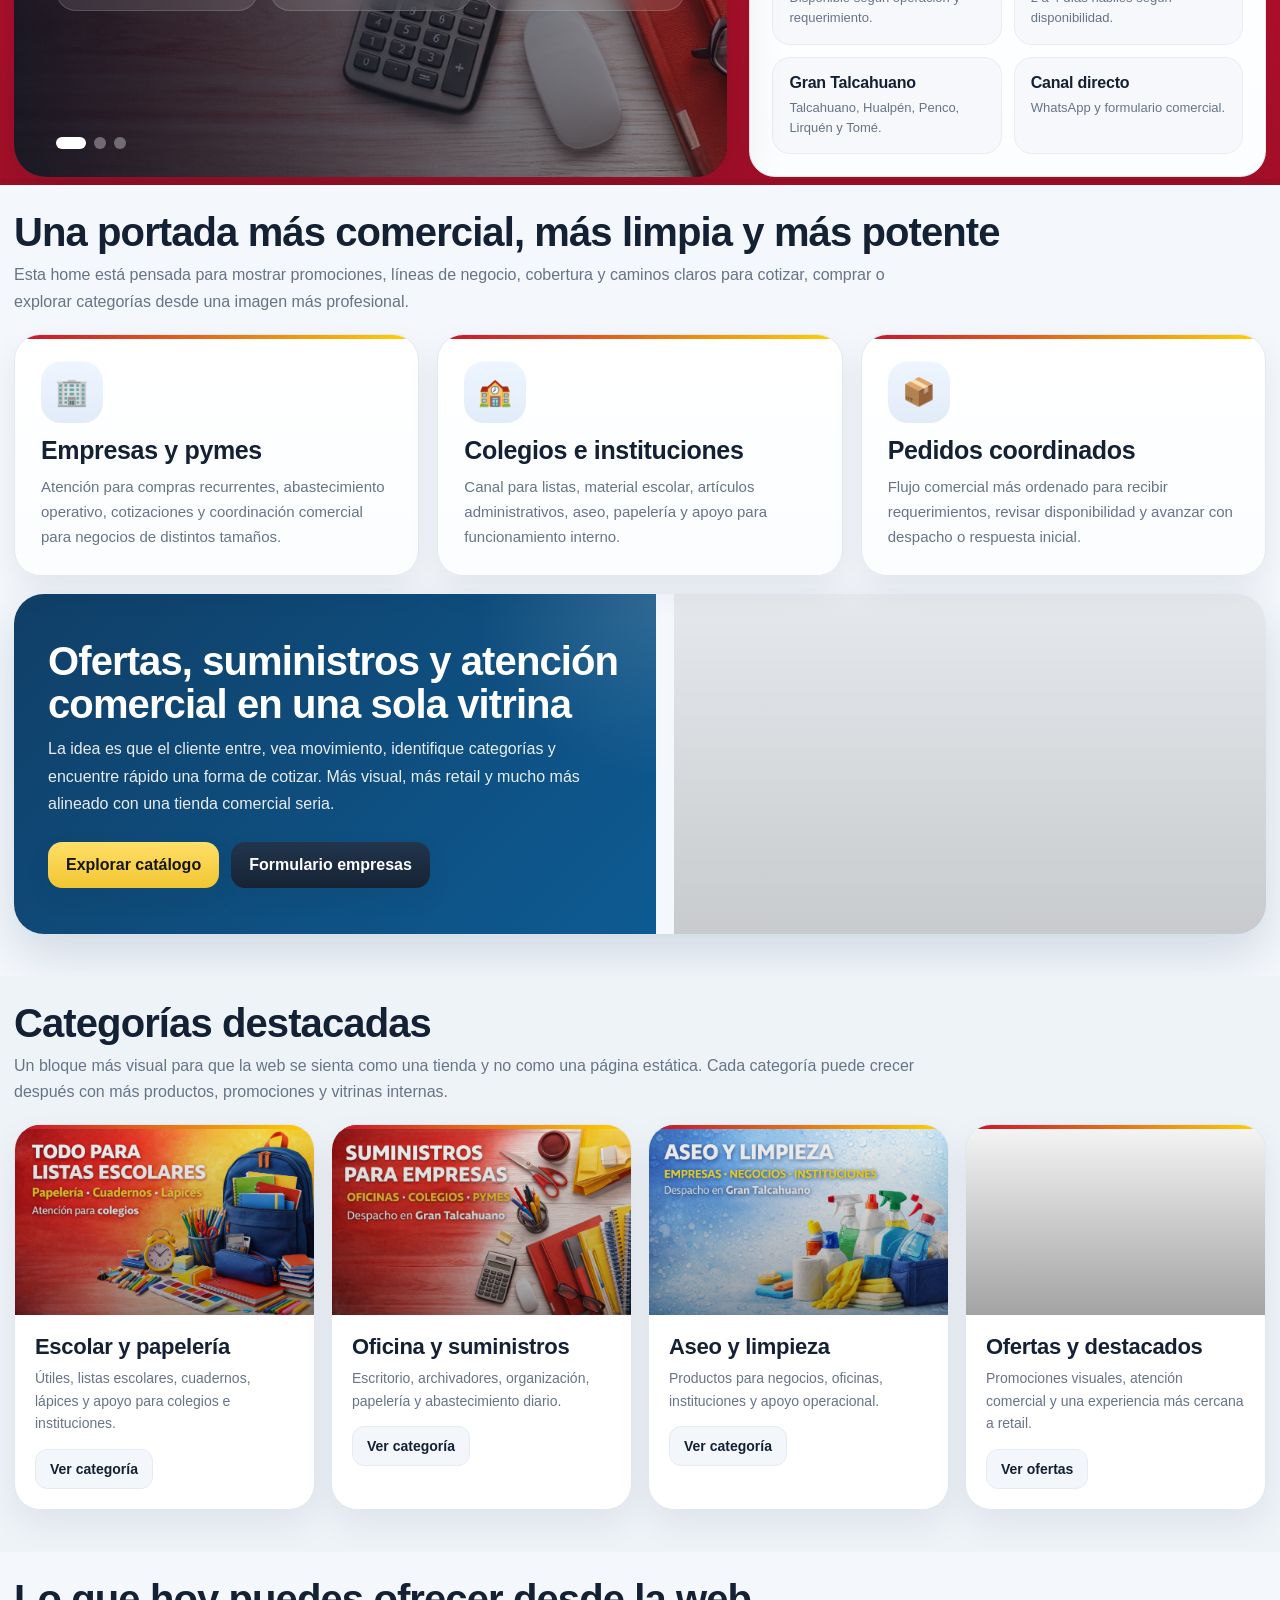
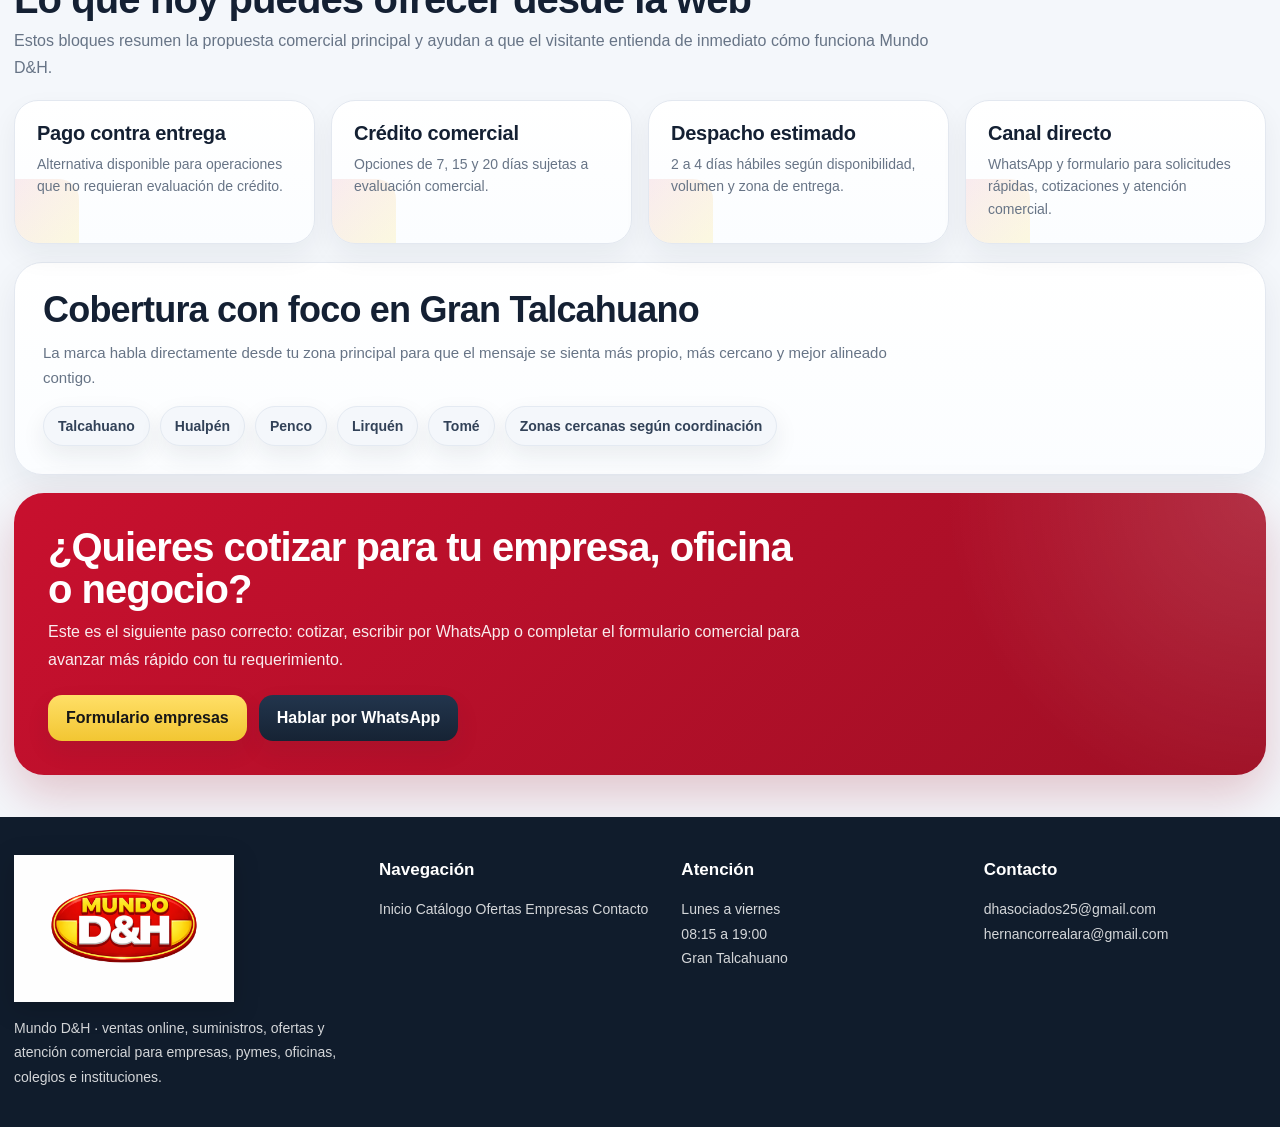
==== commit f7d9b79e: "Update index.html" ====
--- a/index.html
+++ b/index.html
@@ -63,6 +63,11 @@
       position:relative;
       overflow:hidden;
       padding-bottom:8px;
+      background:
+        radial-gradient(circle at top right, rgba(255,255,255,.08), transparent 24%),
+        linear-gradient(180deg, #d51a38 0%, #c8102e 54%, #a70f28 100%);
+      color:#fff;
+      box-shadow:inset 0 -6px 0 rgba(0,0,0,.05);
     }
 
     .header::before{
@@ -71,9 +76,9 @@
       inset:0 0 auto 0;
       height:820px;
       background:
-        radial-gradient(circle at top right, rgba(255,212,0,.10), transparent 18%),
-        radial-gradient(circle at top left, rgba(200,16,46,.08), transparent 20%),
-        linear-gradient(180deg, #f9fbff 0%, #f3f7fc 56%, rgba(243,247,252,0) 100%);
+        radial-gradient(circle at top right, rgba(255,212,0,.08), transparent 20%),
+        radial-gradient(circle at top left, rgba(255,255,255,.06), transparent 22%),
+        linear-gradient(180deg, rgba(255,255,255,.05) 0%, rgba(255,255,255,0) 60%);
       pointer-events:none;
       z-index:0;
     }
@@ -84,7 +89,18 @@
     }
 
     .nav{
-      backdrop-filter: blur(10px);
+      display:flex;
+      align-items:center;
+      justify-content:space-between;
+      gap:16px;
+      flex-wrap:wrap;
+      background:rgba(255,255,255,.10);
+      border:1px solid rgba(255,255,255,.14);
+      border-radius:18px;
+      padding:14px 16px;
+      backdrop-filter:blur(10px);
+      -webkit-backdrop-filter:blur(10px);
+      box-shadow:var(--shadow-soft);
     }
 
     .top-commerce-band{
@@ -313,7 +329,7 @@
 
     .home-hero-main{
       position:relative;
-      min-height:600px;
+      min-height:620px;
       border-radius:32px;
       overflow:hidden;
       box-shadow:0 22px 56px rgba(11,20,33,.18);
@@ -380,7 +396,7 @@
 
     .hero-content h1{
       margin:0 0 14px;
-      font-size:62px;
+      font-size:64px;
       line-height:1;
       letter-spacing:-1.5px;
       max-width:760px;
@@ -706,11 +722,23 @@
       box-shadow:0 14px 34px rgba(20,32,51,.07);
       overflow:hidden;
       transition:.18s ease;
+      position:relative;
     }
 
     .home-category:hover{
       transform:translateY(-4px);
       box-shadow:0 18px 34px rgba(20,32,51,.12);
+    }
+
+    .home-category::before{
+      content:"";
+      position:absolute;
+      top:0;
+      left:0;
+      right:0;
+      height:4px;
+      background:linear-gradient(90deg, #c8102e, #ffd400);
+      z-index:2;
     }
 
     .home-category-image{
@@ -1054,7 +1082,7 @@
 
         <div class="brands-showcase">
           <div class="info-card-badge red">CT</div>
-          <h3>Marcas, líneas y categorías para empresas, oficinas, colegios e instituciones</h3>
+          <h3>Categorías y líneas comerciales para empresas, oficinas, colegios e instituciones</h3>
           <div class="brands-row">
             <div class="brand-pill">Escolar</div>
             <div class="brand-pill">Oficina</div>
@@ -1093,7 +1121,7 @@
       <div class="sales-mini-bar">
         <div>
           <strong>Cotiza, compra y coordina desde un solo canal comercial</strong>
-          <span>Atención para empresas, pymes, oficinas, colegios e instituciones con respuesta más clara y más ordenada.</span>
+          <span>Atención para empresas, pymes, oficinas, colegios e instituciones con respuesta clara y proceso comercial más ordenado.</span>
         </div>
 
         <button class="btn btn-dark" type="button" onclick="quickWhatsApp()">
@@ -1114,8 +1142,8 @@
           <div class="hero-badge-home">Suministros, ofertas y atención comercial</div>
           <h1>Todo para tu empresa, oficina, colegio y negocio</h1>
           <p>
-            Mundo D&amp;H reúne categorías, ofertas, despacho y atención comercial en una experiencia
-            más moderna, más visual y más profesional para clientes de <strong>Gran Talcahuano</strong>.
+            Mundo D&amp;H reúne categorías, despacho y atención comercial en una experiencia más sólida,
+            más atractiva y más profesional para clientes de <strong>Gran Talcahuano</strong>.
           </p>
 
           <div class="hero-actions-home">
--- a/style.css
+++ b/style.css
@@ -167,7 +167,7 @@
 ========================= */
 .header{
   background:
-    radial-gradient(circle at top right, rgba(255,255,255,.14), transparent 24%),
+    radial-gradient(circle at top right, rgba(255,255,255,.10), transparent 22%),
     linear-gradient(180deg, #d51a38 0%, #c8102e 54%, #a70f28 100%);
   color:#fff;
   padding:16px 0 42px;
@@ -184,8 +184,8 @@
   justify-content:space-between;
   gap:16px;
   flex-wrap:wrap;
-  background:rgba(255,255,255,.12);
-  border:1px solid rgba(255,255,255,.18);
+  background:rgba(255,255,255,.08);
+  border:1px solid rgba(255,255,255,.14);
   border-radius:18px;
   padding:14px 16px;
   backdrop-filter:blur(8px);
@@ -218,12 +218,13 @@
   font-size:14px;
   padding:11px 14px;
   border-radius:12px;
-  transition:background .18s ease, transform .18s ease;
+  transition:background .18s ease, transform .18s ease, color .18s ease;
 }
 
 .menu a:hover{
-  background:rgba(255,255,255,.12);
+  background:rgba(255,255,255,.14);
   transform:translateY(-1px);
+  color:#fff;
 }
 
 /* =========================
@@ -866,6 +867,152 @@
 }
 
 /* =========================
+   TOP COMMERCE BAND
+========================= */
+.top-commerce-band{
+  margin-top:22px;
+  display:grid;
+  grid-template-columns:280px 1fr 360px;
+  gap:18px;
+  align-items:stretch;
+}
+
+.shipping-card{
+  background:linear-gradient(180deg, rgba(255,255,255,.92), rgba(255,255,255,.82));
+  border:1px solid rgba(255,255,255,.35);
+  border-radius:24px;
+  box-shadow:var(--shadow);
+  padding:22px;
+  display:flex;
+  flex-direction:column;
+  justify-content:center;
+  text-align:center;
+}
+
+.shipping-card h3{
+  margin:0 0 12px;
+  font-size:30px;
+  line-height:1.02;
+  color:var(--ink);
+}
+
+.shipping-card p{
+  margin:0;
+  color:var(--muted);
+  line-height:1.6;
+  font-size:15px;
+}
+
+.shipping-icons{
+  display:flex;
+  justify-content:center;
+  align-items:center;
+  gap:14px;
+  margin-top:14px;
+  font-size:40px;
+}
+
+.brands-showcase{
+  background:rgba(255,255,255,.08);
+  border:1px solid rgba(255,255,255,.14);
+  border-radius:24px;
+  box-shadow:var(--shadow);
+  padding:18px 20px;
+  backdrop-filter:blur(6px);
+  display:flex;
+  flex-direction:column;
+  justify-content:center;
+}
+
+.brands-showcase h3{
+  margin:0 0 14px;
+  color:#fff;
+  font-size:24px;
+  line-height:1.08;
+}
+
+.brands-row{
+  display:flex;
+  flex-wrap:wrap;
+  gap:12px;
+  align-items:center;
+}
+
+.brand-pill{
+  padding:12px 16px;
+  border-radius:999px;
+  background:rgba(255,255,255,.14);
+  border:1px solid rgba(255,255,255,.18);
+  color:#fff;
+  font-size:14px;
+  font-weight:800;
+  backdrop-filter:blur(6px);
+}
+
+.sales-room-card{
+  background:linear-gradient(180deg, rgba(255,255,255,.96), rgba(255,255,255,.90));
+  border:1px solid rgba(255,255,255,.34);
+  border-radius:24px;
+  box-shadow:var(--shadow);
+  padding:22px;
+  display:flex;
+  flex-direction:column;
+  justify-content:space-between;
+  gap:16px;
+}
+
+.sales-room-card h3{
+  margin:0;
+  font-size:20px;
+  line-height:1.2;
+  color:var(--ink);
+}
+
+.sales-room-card strong{
+  color:var(--primary);
+}
+
+.sales-info{
+  display:grid;
+  gap:10px;
+}
+
+.sales-info div{
+  color:var(--ink-soft);
+  font-size:15px;
+  line-height:1.55;
+}
+
+.sales-actions{
+  display:flex;
+  gap:10px;
+  flex-wrap:wrap;
+}
+
+.sales-mini-bar{
+  margin-top:14px;
+  background:#fff;
+  border:1px solid var(--line);
+  border-radius:18px;
+  box-shadow:var(--shadow-soft);
+  padding:16px 18px;
+  display:flex;
+  justify-content:space-between;
+  align-items:center;
+  gap:14px;
+}
+
+.sales-mini-bar strong{
+  color:var(--ink);
+  font-size:18px;
+}
+
+.sales-mini-bar span{
+  color:var(--muted);
+  font-size:14px;
+}
+
+/* =========================
    FOOTER
 ========================= */
 .footer{
@@ -954,6 +1101,14 @@
   .offer-side{
     grid-template-columns:1fr 1fr;
   }
+
+  .top-commerce-band{
+    grid-template-columns:1fr 1fr;
+  }
+
+  .brands-showcase{
+    grid-column:1 / -1;
+  }
 }
 
 @media (max-width:820px){
@@ -965,7 +1120,8 @@
   .category-grid,
   .catalog-grid,
   .form-grid,
-  .home-cards-grid{
+  .home-cards-grid,
+  .top-commerce-band{
     grid-template-columns:1fr;
   }
 
@@ -992,176 +1148,30 @@
   .topbar-inner{
     align-items:flex-start;
   }
-}
-.top-commerce-band{
-  margin-top:22px;
-  display:grid;
-  grid-template-columns:280px 1fr 360px;
-  gap:18px;
-  align-items:stretch;
-}
-
-.shipping-card{
-  background:linear-gradient(180deg, rgba(255,255,255,.92), rgba(255,255,255,.82));
-  border:1px solid rgba(255,255,255,.35);
-  border-radius:24px;
-  box-shadow:var(--shadow);
-  padding:22px;
-  display:flex;
-  flex-direction:column;
-  justify-content:center;
-  text-align:center;
-}
-
-.shipping-card h3{
-  margin:0 0 12px;
-  font-size:30px;
-  line-height:1.02;
-  color:var(--ink);
-}
-
-.shipping-card p{
-  margin:0;
-  color:var(--muted);
-  line-height:1.6;
-  font-size:15px;
-}
-
-.shipping-icons{
-  display:flex;
-  justify-content:center;
-  align-items:center;
-  gap:14px;
-  margin-top:14px;
-  font-size:40px;
-}
-
-.brands-showcase{
-  background:rgba(255,255,255,.08);
-  border:1px solid rgba(255,255,255,.14);
-  border-radius:24px;
-  box-shadow:var(--shadow);
-  padding:18px 20px;
-  backdrop-filter:blur(6px);
-  display:flex;
-  flex-direction:column;
-  justify-content:center;
-}
-
-.brands-showcase h3{
-  margin:0 0 14px;
-  color:#fff;
-  font-size:24px;
-  line-height:1.08;
-}
-
-.brands-row{
-  display:flex;
-  flex-wrap:wrap;
-  gap:12px;
-  align-items:center;
-}
-
-.brand-pill{
-  padding:12px 16px;
-  border-radius:999px;
-  background:rgba(255,255,255,.14);
-  border:1px solid rgba(255,255,255,.18);
-  color:#fff;
-  font-size:14px;
-  font-weight:800;
-  backdrop-filter:blur(6px);
-}
-
-.sales-room-card{
-  background:linear-gradient(180deg, rgba(255,255,255,.96), rgba(255,255,255,.90));
-  border:1px solid rgba(255,255,255,.34);
-  border-radius:24px;
-  box-shadow:var(--shadow);
-  padding:22px;
-  display:flex;
-  flex-direction:column;
-  justify-content:space-between;
-  gap:16px;
-}
-
-.sales-room-card h3{
-  margin:0;
-  font-size:20px;
-  line-height:1.2;
-  color:var(--ink);
-}
-
-.sales-room-card strong{
-  color:var(--primary);
-}
-
-.sales-info{
-  display:grid;
-  gap:10px;
-}
-
-.sales-info div{
-  color:var(--ink-soft);
-  font-size:15px;
-  line-height:1.55;
-}
-
-.sales-actions{
-  display:flex;
-  gap:10px;
-  flex-wrap:wrap;
-}
-
-.sales-mini-bar{
-  margin-top:14px;
-  background:#fff;
-  border:1px solid var(--line);
-  border-radius:18px;
-  box-shadow:var(--shadow-soft);
-  padding:16px 18px;
-  display:flex;
-  justify-content:space-between;
-  align-items:center;
-  gap:14px;
-}
-
-.sales-mini-bar strong{
-  color:var(--ink);
-  font-size:18px;
-}
-
-.sales-mini-bar span{
-  color:var(--muted);
-  font-size:14px;
-}
-
-@media (max-width:1120px){
-  .top-commerce-band{
-    grid-template-columns:1fr 1fr;
-  }
-
-  .brands-showcase{
-    grid-column:1 / -1;
-  }
-}
-
-@media (max-width:820px){
-  .top-commerce-band{
-    grid-template-columns:1fr;
-  }
 
   .shipping-card h3{
     font-size:24px;
   }
 
-  .brands-showcase h3,
+  .brands-showcase h3{
+    font-size:22px;
+  }
+
   .sales-room-card h3{
-    font-size:22px;
+    font-size:18px;
   }
 
   .sales-mini-bar{
     flex-direction:column;
     align-items:flex-start;
   }
-}
+
+  .sales-actions{
+    flex-direction:column;
+  }
+
+  .sales-actions .btn{
+    width:100%;
+  }
+}  ahi esta todo el css no se qeu lo corta o qeu pasa  entregamelo listo no me cambies el rojo  ntsena to=canmore.create_textdoc>tagger_commentary 񹚪json
+{"name":"mundodh_style_css_limpio","type":"document","content":"Te prepararé el CSS limpio en el chat para que lo copies completo, manteniendo tu rojo."}
